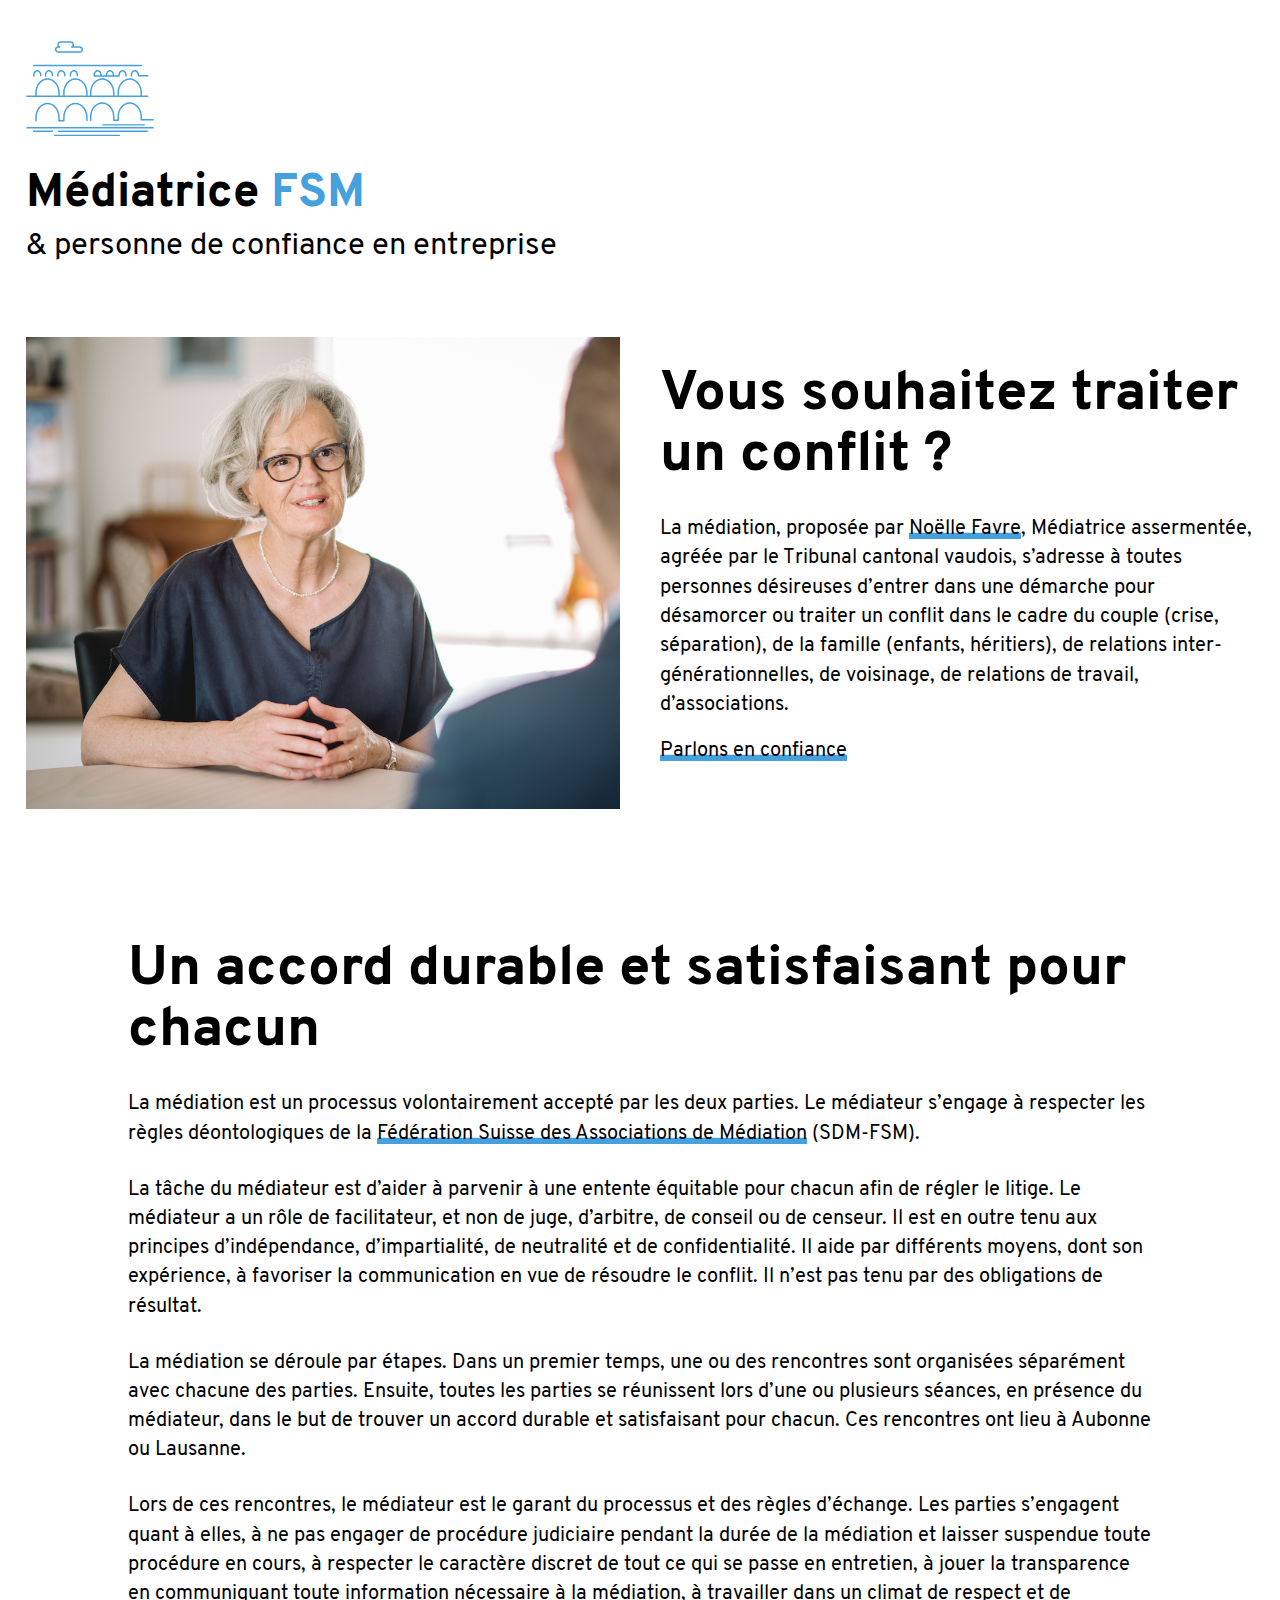
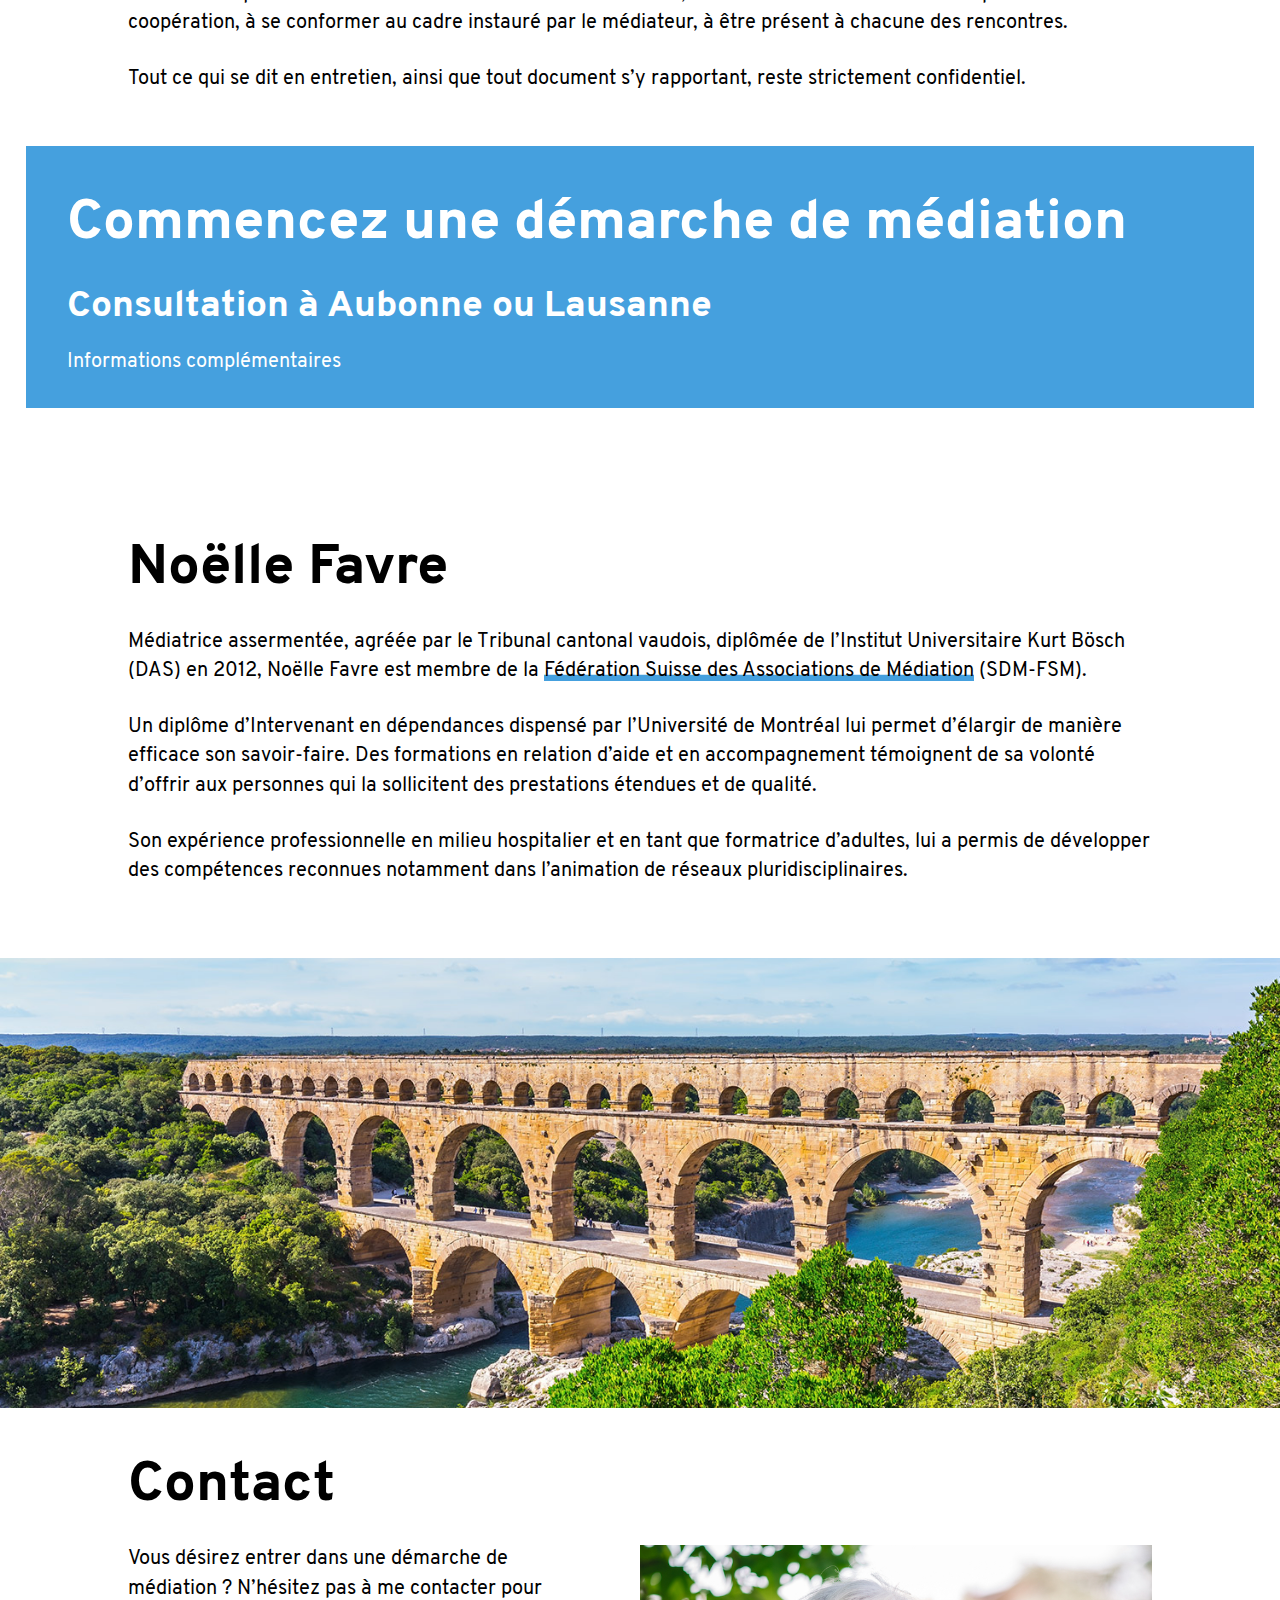
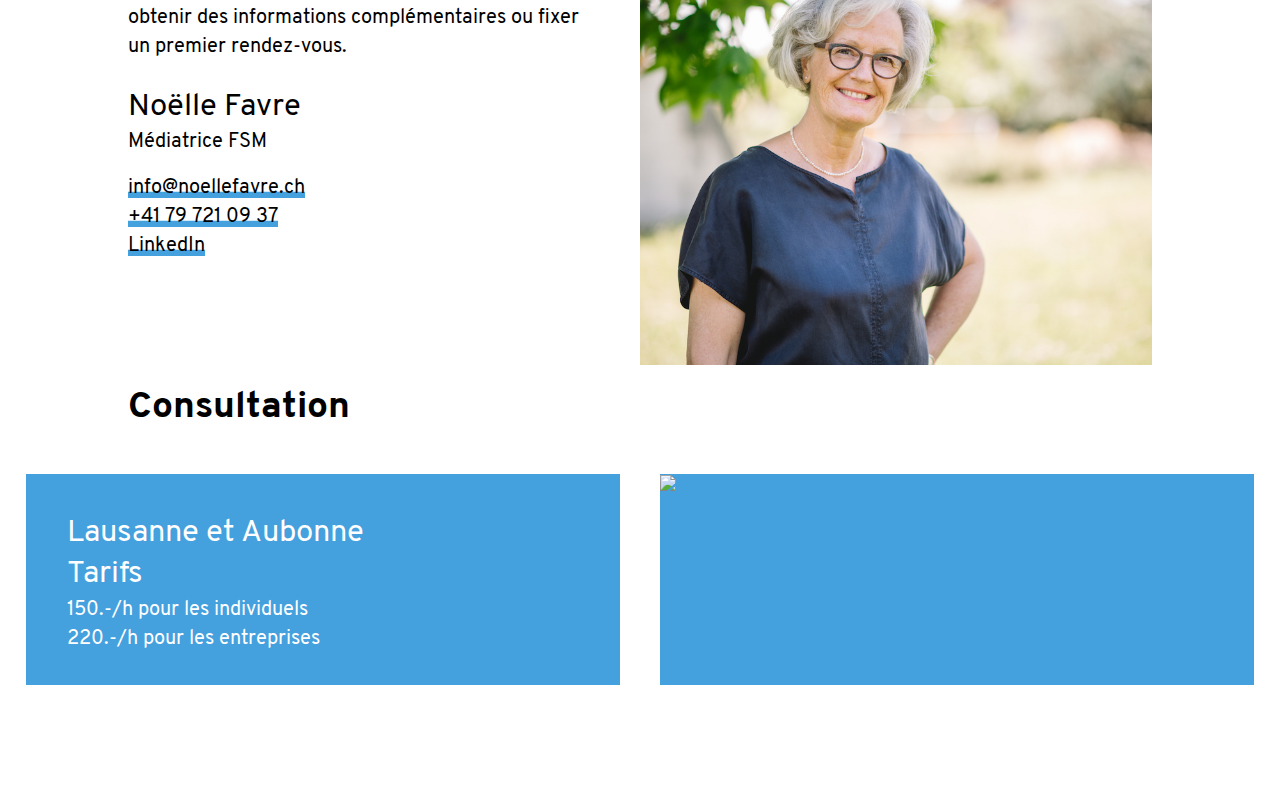
==== index.html @ 78459a6c "deploy: ff7f4605b491bc7affff8b97a0ee8b13fed5c97e" ====
<!doctype html><html lang=fr-ch><head><meta name=generator content="Hugo 0.79.1"><meta charset=utf-8><meta name=viewport content="width=device-width,initial-scale=1"><meta http-equiv=x-ua-compatible content="IE=edge"><title>Un accord durable et satisfaisant pour chacun</title><link rel=stylesheet href=/css/style.css><link rel=apple-touch-icon sizes=57x57 href=/apple-icon-57x57.png><link rel=apple-touch-icon sizes=60x60 href=/apple-icon-60x60.png><link rel=apple-touch-icon sizes=72x72 href=/apple-icon-72x72.png><link rel=apple-touch-icon sizes=76x76 href=/apple-icon-76x76.png><link rel=apple-touch-icon sizes=114x114 href=/apple-icon-114x114.png><link rel=apple-touch-icon sizes=120x120 href=/apple-icon-120x120.png><link rel=apple-touch-icon sizes=144x144 href=/apple-icon-144x144.png><link rel=apple-touch-icon sizes=152x152 href=/apple-icon-152x152.png><link rel=apple-touch-icon sizes=180x180 href=/apple-icon-180x180.png><link rel=icon type=image/png sizes=192x192 href=/android-icon-192x192.png><link rel=icon type=image/png sizes=32x32 href=/favicon-32x32.png><link rel=icon type=image/png sizes=96x96 href=/favicon-96x96.png><link rel=icon type=image/png sizes=16x16 href=/favicon-16x16.png><link rel=manifest href=/manifest.json><meta name=msapplication-TileColor content="#000000"><meta name=msapplication-TileImage content="/ms-icon-144x144.png"><meta name=theme-color content="#000000"><meta property="og:url" content="https://noellefavre.ch"><meta property="og:title" content="Un accord durable et satisfaisant pour chacun"></head><body><header><svg width="367" height="273" viewBox="0 0 367 273" xmlns="http://www.w3.org/2000/svg" xmlns:xlink="http://www.w3.org/1999/xlink" class="logo"><g id="Page-1" stroke="none" stroke-width="1" fill="none" fill-rule="evenodd"><g id="LOGO_nf" transform="translate(-116.000000, -140.000000)" fill="#45a0de"><path d="M144.6548 300.8271C143.4888 300.8271 142.5438 299.8821 142.5438 298.7161V289.2491C142.5438 266.0291 158.3188 247.1371 177.7098 247.1371S212.8758 266.0291 212.8758 289.2491L212.8588 297.5881C212.8558 298.7531 211.9108 299.6961 210.7468 299.6961H210.7428C209.5768 299.6931 208.6338 298.7461 208.6358 297.5801L208.6528 289.2451C208.6528 268.3571 194.7718 251.3601 177.7098 251.3601S146.7658 268.3571 146.7658 289.2491V298.7161C146.7658 299.8821 145.8208 300.8271 144.6548 300.8271" id="Fill-1"/><path d="M224.5542 300.8271C223.3882 300.8271 222.4432 299.8821 222.4432 298.7161V289.2491C222.4432 266.0291 238.2192 247.1371 257.6092 247.1371 277.0012 247.1371 292.7762 266.0291 292.7762 289.2491L292.7582 297.5891C292.7562 298.7531 291.8112 299.6961 290.6472 299.6961H290.6422C289.4772 299.6931 288.5332 298.7461 288.5352 297.5791L288.5542 289.2441C288.5542 268.3571 274.6722 251.3601 257.6092 251.3601 240.5472 251.3601 226.6662 268.3571 226.6662 289.2491V298.7161C226.6662 299.8821 225.7212 300.8271 224.5542 300.8271" id="Fill-3"/><path d="M301.6211 300.8271C300.4541 300.8271 299.5091 299.8821 299.5091 298.7161V289.2491C299.5091 266.0291 315.2851 247.1371 334.6761 247.1371 354.0671 247.1371 369.8431 266.0291 369.8431 289.2491L369.8241 297.5891C369.8221 298.7531 368.8771 299.6961 367.7131 299.6961H367.7081C366.5431 299.6931 365.5991 298.7461 365.6011 297.5791L365.6201 289.2441C365.6201 268.3571 351.7391 251.3601 334.6761 251.3601 317.6141 251.3601 303.7321 268.3571 303.7321 289.2491V298.7161C303.7321 299.8821 302.7871 300.8271 301.6211 300.8271" id="Fill-5"/><path d="M380.3867 300.8271C379.2197 300.8271 378.2757 299.8821 378.2757 298.7161V289.2491C378.2757 266.0291 394.0507 247.1371 413.4437 247.1371 432.8327 247.1371 448.6097 266.0291 448.6097 289.2491L448.5907 297.5891C448.5877 298.7531 447.6427 299.6961 446.4787 299.6961H446.4737C445.3087 299.6931 444.3657 298.7461 444.3677 297.5791L444.3857 289.2441C444.3857 268.3571 430.5047 251.3601 413.4437 251.3601 396.3797 251.3601 382.4977 268.3571 382.4977 289.2491V298.7161C382.4977 299.8821 381.5527 300.8271 380.3867 300.8271" id="Fill-7"/><path d="M144.6548 370.9043C143.4888 370.9043 142.5438 369.9593 142.5438 368.7933V359.3263C142.5438 336.1063 158.3188 317.2143 177.7098 317.2143S212.8758 336.1063 212.8758 359.3263L212.8588 367.6653C212.8558 368.8303 211.9108 369.7733 210.7468 369.7733H210.7428C209.5768 369.7693 208.6338 368.8233 208.6358 367.6573L208.6528 359.3223C208.6528 338.4333 194.7718 321.4373 177.7098 321.4373S146.7658 338.4333 146.7658 359.3263V368.7933C146.7658 369.9593 145.8208 370.9043 144.6548 370.9043" id="Fill-9"/><path d="M224.5542 370.9043H210.7652C209.5992 370.9043 208.6532 369.9593 208.6532 368.7933S209.5992 366.6803 210.7652 366.6803H222.4432V359.3263C222.4432 336.1063 238.2192 317.2143 257.6092 317.2143 277.0012 317.2143 292.7762 336.1063 292.7762 359.3263L292.7582 367.6663C292.7562 368.8313 291.8112 369.7733 290.6472 369.7733H290.6422C289.4772 369.7693 288.5332 368.8233 288.5352 367.6563L288.5542 359.3213C288.5542 338.4333 274.6722 321.4373 257.6092 321.4373 240.5472 321.4373 226.6662 338.4333 226.6662 359.3263V368.7933C226.6662 369.9593 225.7212 370.9043 224.5542 370.9043" id="Fill-11"/><path d="M301.6211 369.3252C300.4541 369.3252 299.5091 368.3802 299.5091 367.2132V357.7462C299.5091 334.5262 315.2851 315.6342 334.6761 315.6342 354.0671 315.6342 369.8431 334.5262 369.8431 357.7462L369.8241 366.0872C369.8221 367.2512 368.8771 368.1932 367.7131 368.1932H367.7081C366.5431 368.1912 365.5991 367.2432 365.6011 366.0772L365.6201 357.7412C365.6201 336.8532 351.7391 319.8572 334.6761 319.8572 317.6141 319.8572 303.7321 336.8532 303.7321 357.7462V367.2132C303.7321 368.3802 302.7871 369.3252 301.6211 369.3252" id="Fill-13"/><path d="M380.3867 369.3252H367.7317C366.5657 369.3252 365.6197 368.3802 365.6197 367.2132 365.6197 366.0472 366.5657 365.1012 367.7317 365.1012H378.2757V357.7462C378.2757 334.5262 394.0507 315.6342 413.4437 315.6342 432.8327 315.6342 448.6097 334.5262 448.6097 357.7462L448.5957 363.9702H480.4697C481.6367 363.9702 482.5817 364.9162 482.5817 366.0822S481.6367 368.1932 480.4697 368.1932H446.4787C445.9177 368.1932 445.3807 367.9712 444.9857 367.5732 444.5887 367.1762 444.3667 366.6372 444.3677 366.0772L444.3857 357.7412C444.3857 336.8532 430.5047 319.8572 413.4437 319.8572 396.3797 319.8572 382.4977 336.8532 382.4977 357.7462V367.2132C382.4977 368.3802 381.5527 369.3252 380.3867 369.3252" id="Fill-15"/><path d="M138.4331 242.2759C137.2671 242.2759 136.3211 241.3309 136.3211 240.1649V237.3359C136.3211 229.5839 141.6981 223.2769 148.3061 223.2769 154.9141 223.2769 160.2911 229.5839 160.2911 237.3359L160.2851 239.8309C160.2831 240.9959 159.3381 241.9379 158.1741 241.9379H158.1691C157.0031 241.9349 156.0601 240.9879 156.0631 239.8209L156.0681 237.3309C156.0681 231.9119 152.5861 227.4999 148.3061 227.4999 144.0271 227.4999 140.5441 231.9119 140.5441 237.3359V240.1649C140.5441 241.3309 139.5991 242.2759 138.4331 242.2759" id="Fill-17"/><path d="M172.0122 242.2759C170.8462 242.2759 169.9012 241.3309 169.9012 240.1649V237.3359C169.9012 229.5839 175.2782 223.2769 181.8862 223.2769S193.8712 229.5839 193.8712 237.3359L193.8662 239.8299C193.8632 240.9949 192.9182 241.9379 191.7542 241.9379H191.7502C190.5842 241.9349 189.6402 240.9879 189.6432 239.8219L189.6482 237.3319C189.6482 231.9119 186.1662 227.4999 181.8862 227.4999S174.1242 231.9119 174.1242 237.3359V240.1649C174.1242 241.3309 173.1792 242.2759 172.0122 242.2759" id="Fill-19"/><path d="M207.3979 242.2759C206.2319 242.2759 205.2869 241.3309 205.2869 240.1649V237.3359C205.2869 229.5839 210.6629 223.2769 217.2719 223.2769 223.8799 223.2769 229.2569 229.5839 229.2569 237.3359L229.2509 239.8309C229.2479 240.9959 228.3029 241.9379 227.1389 241.9379H227.1339C225.9679 241.9349 225.0249 240.9879 225.0279 239.8209L225.0339 237.3309C225.0339 231.9119 221.5509 227.4999 217.2719 227.4999 212.9919 227.4999 209.5089 231.9119 209.5089 237.3359V240.1649C209.5089 241.3309 208.5639 242.2759 207.3979 242.2759" id="Fill-21"/><path d="M243.4771 242.2759C242.3111 242.2759 241.3661 241.3309 241.3661 240.1649V237.3359C241.3661 229.5839 246.7431 223.2769 253.3511 223.2769 259.9591 223.2769 265.3361 229.5839 265.3361 237.3359L265.3301 239.8309C265.3281 240.9959 264.3821 241.9379 263.2191 241.9379H263.2141C262.0471 241.9349 261.1051 240.9879 261.1071 239.8209L261.1131 237.3309C261.1131 231.9119 257.6311 227.4999 253.3511 227.4999S245.5891 231.9119 245.5891 237.3359V240.1649C245.5891 241.3309 244.6441 242.2759 243.4771 242.2759" id="Fill-23"/><path d="M313.584 238.0532H329.107L329.108 237.3322C329.108 231.9122 325.626 227.5002 321.346 227.5002 317.066 227.5002 313.584 231.9122 313.584 237.3362V238.0532zM382.938 242.2762H311.473C310.306 242.2762 309.361 241.3312 309.361 240.1652V237.3362C309.361 229.5842 314.738 223.2772 321.346 223.2772S333.331 229.5842 333.331 237.3362L333.329 238.0532H380.826V237.3362C380.826 229.5842 386.203 223.2772 392.811 223.2772S404.796 229.5842 404.796 237.3362L404.79 239.8312C404.788 240.9962 403.843 241.9382 402.679 241.9382H402.674C401.508 241.9352 400.565 240.9882 400.568 239.8212L400.573 237.3312C400.573 231.9122 397.091 227.5002 392.811 227.5002 388.531 227.5002 385.049 231.9122 385.049 237.3362V240.1652C385.049 241.3312 384.104 242.2762 382.938 242.2762z" id="Fill-25"/><path d="M346.8584 242.2759C345.6924 242.2759 344.7474 241.3309 344.7474 240.1649V237.3359C344.7474 229.5839 350.1244 223.2769 356.7324 223.2769 363.3394 223.2769 368.7164 229.5839 368.7164 237.3359L368.7114 239.8309C368.7094 240.9959 367.7624 241.9379 366.5994 241.9379H366.5944C365.4274 241.9349 364.4864 240.9879 364.4884 239.8209L364.4944 237.3309C364.4944 231.9119 361.0114 227.4999 356.7324 227.4999 352.4524 227.4999 348.9694 231.9119 348.9694 237.3359V240.1649C348.9694 241.3309 348.0254 242.2759 346.8584 242.2759" id="Fill-27"/><path d="M418.3232 242.2759C417.1562 242.2759 416.2112 241.3309 416.2112 240.1649V237.3359C416.2112 229.5839 421.5882 223.2769 428.1962 223.2769 434.8032 223.2769 440.1802 229.5839 440.1802 237.3359L440.1792 237.7149H465.2352C466.4012 237.7149 467.3452 238.6599 467.3452 239.8259S466.4012 241.9379 465.2352 241.9379H438.0652C437.5042 241.9379 436.9662 241.7149 436.5702 241.3179 436.1742 240.9209 435.9532 240.3829 435.9532 239.8219L435.9582 237.3319C435.9582 231.9119 432.4752 227.4999 428.1962 227.4999 423.9162 227.4999 420.4332 231.9119 420.4332 237.3359V240.1649C420.4332 241.3309 419.4892 242.2759 418.3232 242.2759" id="Fill-29"/><path d="M208.3472 159.0908C205.5182 159.0908 203.2172 161.3918 203.2172 164.2208S205.5182 169.3508 208.3472 169.3508h61.94C273.1162 169.3508 275.4172 167.0498 275.4172 164.2208S273.1162 159.0908 270.2872 159.0908H247.0652C246.0522 159.0908 245.1822 158.3708 244.9912 157.3768 244.8012 156.3818 245.3432 155.3918 246.2852 155.0168 248.2322 154.2428 249.5402 152.3268 249.5402 150.2508 249.5402 147.4218 247.2392 145.1198 244.4102 145.1198H214.8262C211.9972 145.1198 209.6962 147.4218 209.6962 150.2508 209.6962 152.3268 211.0042 154.2428 212.9522 155.0168 213.8932 155.3918 214.4352 156.3818 214.2452 157.3768 214.0542 158.3708 213.1842 159.0908 212.1712 159.0908H208.3472zM270.2872 173.5738h-61.94C203.1892 173.5738 198.9942 169.3778 198.9942 164.2208 198.9942 159.6018 202.3592 155.7548 206.7662 155.0008 205.9352 153.5958 205.4732 151.9668 205.4732 150.2508 205.4732 145.0928 209.6692 140.8978 214.8262 140.8978H244.4102C249.5672 140.8978 253.7632 145.0928 253.7632 150.2508 253.7632 151.9128 253.3302 153.4928 252.5482 154.8678H270.2872C275.4452 154.8678 279.6402 159.0628 279.6402 164.2208 279.6402 169.3778 275.4452 173.5738 270.2872 173.5738z" id="Fill-31"/><path d="M455.0293 382.5889H336.3233C335.1563 382.5889 334.2113 381.6439 334.2113 380.4779 334.2113 379.3109 335.1563 378.3659 336.3233 378.3659H455.0293C456.1953 378.3659 457.1393 379.3109 457.1393 380.4779 457.1393 381.6439 456.1953 382.5889 455.0293 382.5889" id="Fill-33"/><path d="M480.4697 391.0488H119.1037C117.9987 391.0488 116.9917 390.2538 116.8817 389.1548 116.7557 387.8918 117.7437 386.8258 118.9827 386.8258H480.3227C481.4437 386.8258 482.4787 387.6328 482.5737 388.7498 482.6817 390.0018 481.6987 391.0488 480.4697 391.0488" id="Fill-35"/><path d="M463.8184 400.7617H208.9544C207.7884 400.7617 206.8424 399.8177 206.8424 398.6517S207.7884 396.5387 208.9544 396.5387h254.864C464.9844 396.5387 465.9284 397.4857 465.9284 398.6517S464.9844 400.7617 463.8184 400.7617" id="Fill-37"/><path d="M191.6089 400.7617h-53.893C136.5499 400.7617 135.6049 399.8177 135.6049 398.6517S136.5499 396.5387 137.7159 396.5387h53.893C192.7749 396.5387 193.7209 397.4857 193.7209 398.6517S192.7749 400.7617 191.6089 400.7617" id="Fill-39"/><path d="M383.71 412.79H198.179C197.012 412.79 196.067 411.845 196.067 410.679 196.067 409.512 197.012 408.567 198.179 408.567H383.71C384.876 408.567 385.821 409.512 385.821 410.679 385.821 411.845 384.876 412.79 383.71 412.79" id="Fill-41"/><path d="M447.4375 212.063H137.7155C136.5495 212.063 135.6045 211.118 135.6045 209.952 135.6045 208.785 136.5495 207.84 137.7155 207.84h309.722C448.6055 207.84 449.5495 208.785 449.5495 209.952 449.5495 211.118 448.6055 212.063 447.4375 212.063" id="Fill-43"/><path d="M465.2354 300.8271H118.2974C117.1314 300.8271 116.1864 299.8821 116.1864 298.7161S117.1314 296.6041 118.2974 296.6041H465.2354C466.4014 296.6041 467.3454 297.5501 467.3454 298.7161S466.4014 300.8271 465.2354 300.8271" id="Fill-45"/></g></g></svg><h1><strong>Médiatrice <span>FSM</span></strong>
<i>& personne de confiance en entreprise</i></h1></header><main class=container><div class=container-full><div class=teaser><img src=/images/noelle_favre_web.jpg alt="Noëlle Favre"><div><h1 id=vous-souhaitez-traiter-un-conflit>Vous souhaitez traiter un conflit ?</h1><p>La médiation, proposée par <a href=#no%C3%ABlle-favre>Noëlle Favre</a>, Médiatrice assermentée, agréée par le Tribunal cantonal vaudois, s’adresse à toutes personnes désireuses d’entrer dans une démarche pour désamorcer ou traiter un conflit dans le cadre du couple (crise, séparation), de la famille (enfants, héritiers), de relations inter-générationnelles, de voisinage, de relations de travail, d’associations.</p><p><a href=#no%C3%ABlle-favre>Parlons en confiance</a></p></div></div></div><h1 id=un-accord-durable-et-satisfaisant-pour-chacun>Un accord durable et satisfaisant pour chacun</h1><p>La médiation est un processus volontairement accepté par les deux parties. Le médiateur s’engage à respecter les règles déontologiques de la <a href=https://www.mediation-ch.org/cms3/fr/>Fédération Suisse des Associations de Médiation</a> (SDM-FSM).</p><p>La tâche du médiateur est d’aider à parvenir à une entente équitable pour chacun afin de régler le litige. Le médiateur a un rôle de facilitateur, et non de juge, d’arbitre, de conseil ou de censeur. Il est en outre tenu aux principes d’indépendance, d’impartialité, de neutralité et de confidentialité. Il aide par différents moyens, dont son expérience, à favoriser la communication en vue de résoudre le conflit. Il n’est pas tenu par des obligations de résultat.</p><p>La médiation se déroule par étapes. Dans un premier temps, une ou des rencontres sont organisées séparément avec chacune des parties. Ensuite, toutes les parties se réunissent lors d’une ou plusieurs séances, en présence du médiateur, dans le but de trouver un accord durable et satisfaisant pour chacun. Ces rencontres ont lieu à Aubonne ou Lausanne.</p><p>Lors de ces rencontres, le médiateur est le garant du processus et des règles d’échange. Les parties s’engagent quant à elles, à ne pas engager de procédure judiciaire pendant la durée de la médiation et laisser suspendue toute procédure en cours, à respecter le caractère discret de tout ce qui se passe en entretien, à jouer la transparence en communiquant toute information nécessaire à la médiation, à travailler dans un climat de respect et de coopération, à se conformer au cadre instauré par le médiateur, à être présent à chacune des rencontres.</p><p>Tout ce qui se dit en entretien, ainsi que tout document s’y rapportant, reste strictement confidentiel.</p><div class=container-full><div class=boxes><div class=box><h1 id=commencez-une-démarche-de-médiation>Commencez une démarche de médiation</h1><h2 id=consultation-à-aubonne-ou-lausanne>Consultation à Aubonne ou Lausanne</h2><p><a href=#contact>Informations complémentaires</a></p></div></div></div><h1 id=noëlle-favre>Noëlle Favre</h1><p>Médiatrice assermentée, agréée par le Tribunal cantonal vaudois, diplômée de l’Institut Universitaire Kurt Bösch (DAS) en 2012, Noëlle Favre est membre de la <a href=https://www.mediation-ch.org/cms3/fr/>Fédération Suisse des Associations de Médiation</a> (SDM-FSM).</p><p>Un diplôme d’Intervenant en dépendances dispensé par l’Université de Montréal lui permet d’élargir de manière efficace son savoir-faire. Des formations en relation d’aide et en accompagnement témoignent de sa volonté d’offrir aux personnes qui la sollicitent des prestations étendues et de qualité.</p><p>Son expérience professionnelle en milieu hospitalier et en tant que formatrice d’adultes, lui a permis de développer des compétences reconnues notamment dans l’animation de réseaux pluridisciplinaires.</p><div class="container-full image-full"><p><img src=/images/banner.jpg alt="Pont du Gard"></p></div><div class=contact><h1 id=contact>Contact</h1><p><img src=/images/noelle_favre_portrait.jpg alt="Noëlle Favre - Médiatrice FSM"></p><p>Vous désirez entrer dans une démarche de médiation ? N’hésitez pas à me contacter pour obtenir des informations complémentaires ou fixer un premier rendez-vous.</p><h3 id=noëlle-favre-1>Noëlle Favre</h3><p>Médiatrice FSM<br></p><p><a href=mailto:info@noellefavre.ch>info@noellefavre.ch</a><br><a href=tel:0041797210937>+41 79 721 09 37</a><br><a href="https://www.linkedin.com/in/no%C3%ABlle-favre-durand-gasselin-26262842/?ppe=1">LinkedIn</a></p></div><h2 id=consultation>Consultation</h2><div class=container-full><div class=boxes><div class=box style=padding-top:2em><h3 id=lausanne-et-aubonne>Lausanne et Aubonne</h3><h3 id=tarifs>Tarifs</h3><p>150.-/h pour les individuels<br>220.-/h pour les entreprises</p></div><div class="box map"><img src="https://maps.googleapis.com/maps/api/staticmap?center=monnaz&zoom=11&scale=1&size=800x400&maptype=roadmap&key=AIzaSyB7WmbGqFkkJ9Nl-58evxfLgAVDPZ8qcfE&format=png&visual_refresh=true&markers=size:mid%7Ccolor:0xff2600%7Clabel:%7CLausanne&markers=size:mid%7Ccolor:0xff0000%7Clabel:%7CAubonne"></div></div></div></main></body></html>
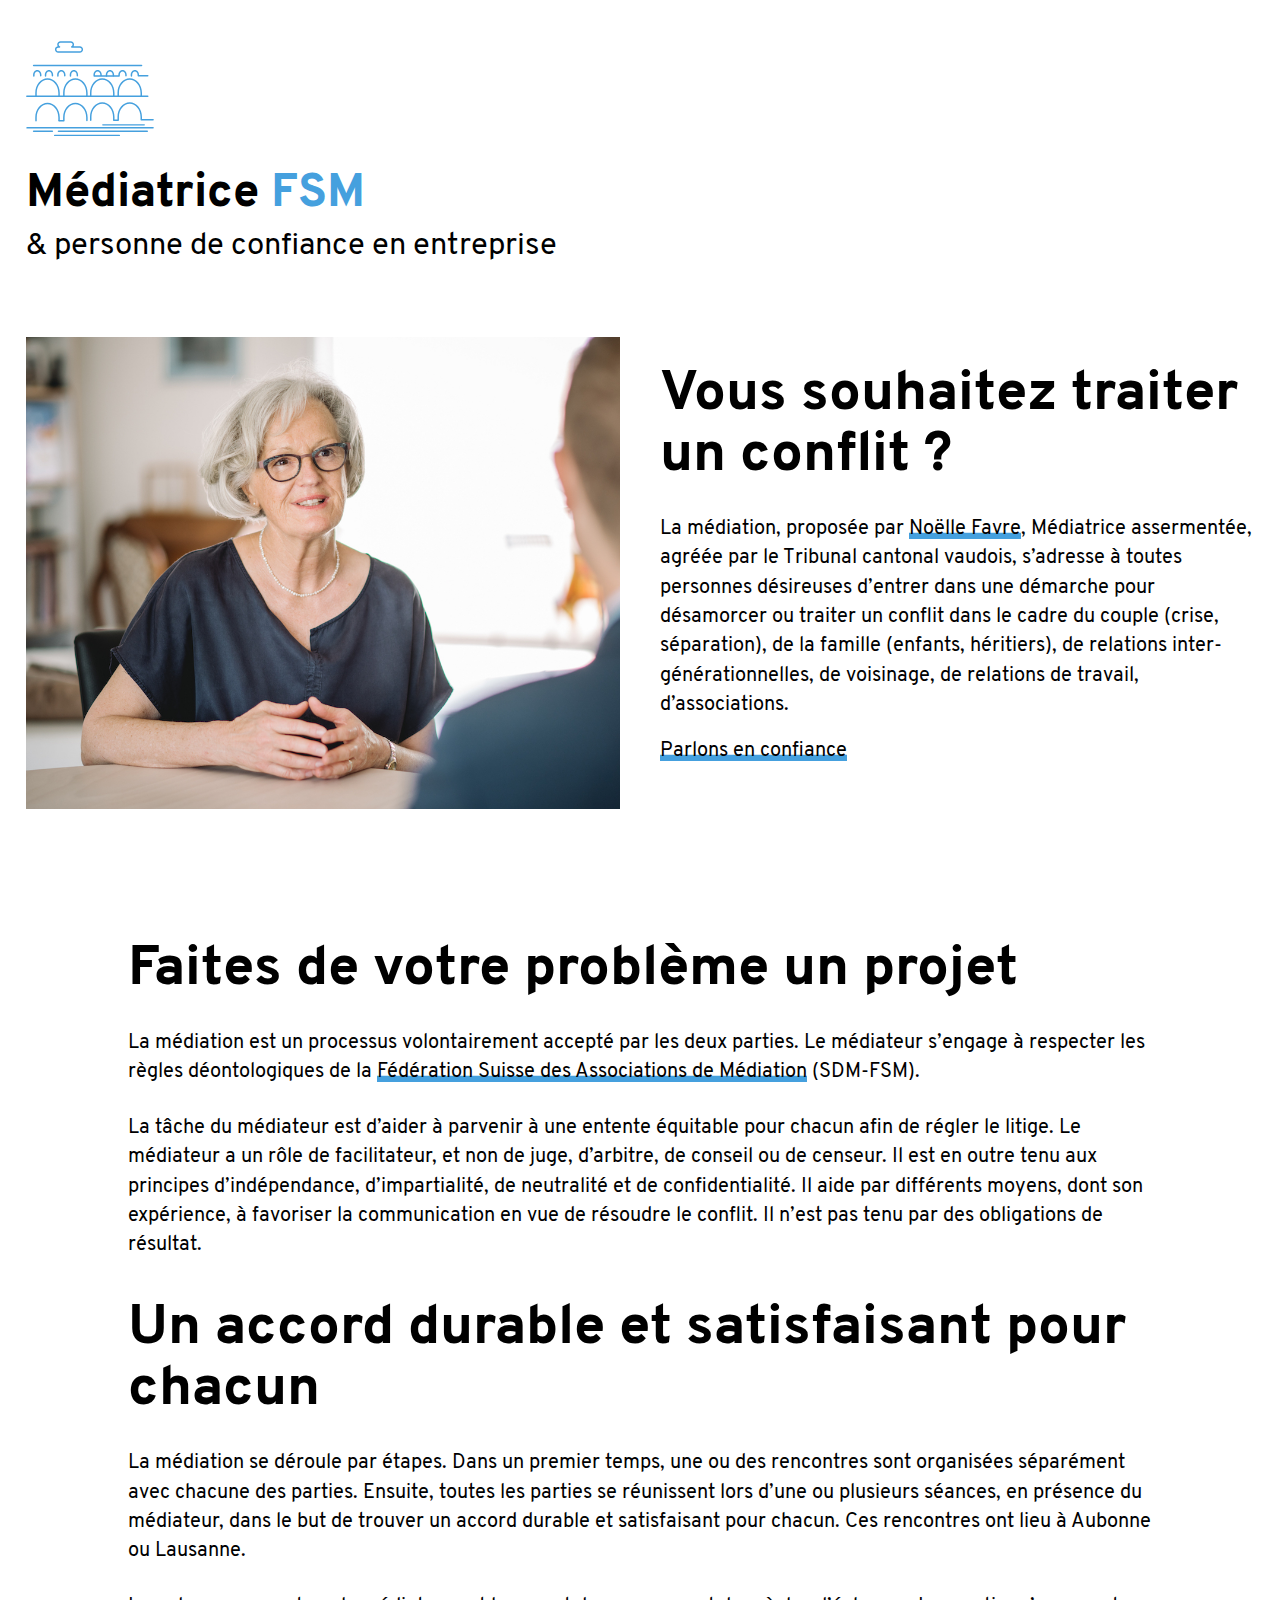
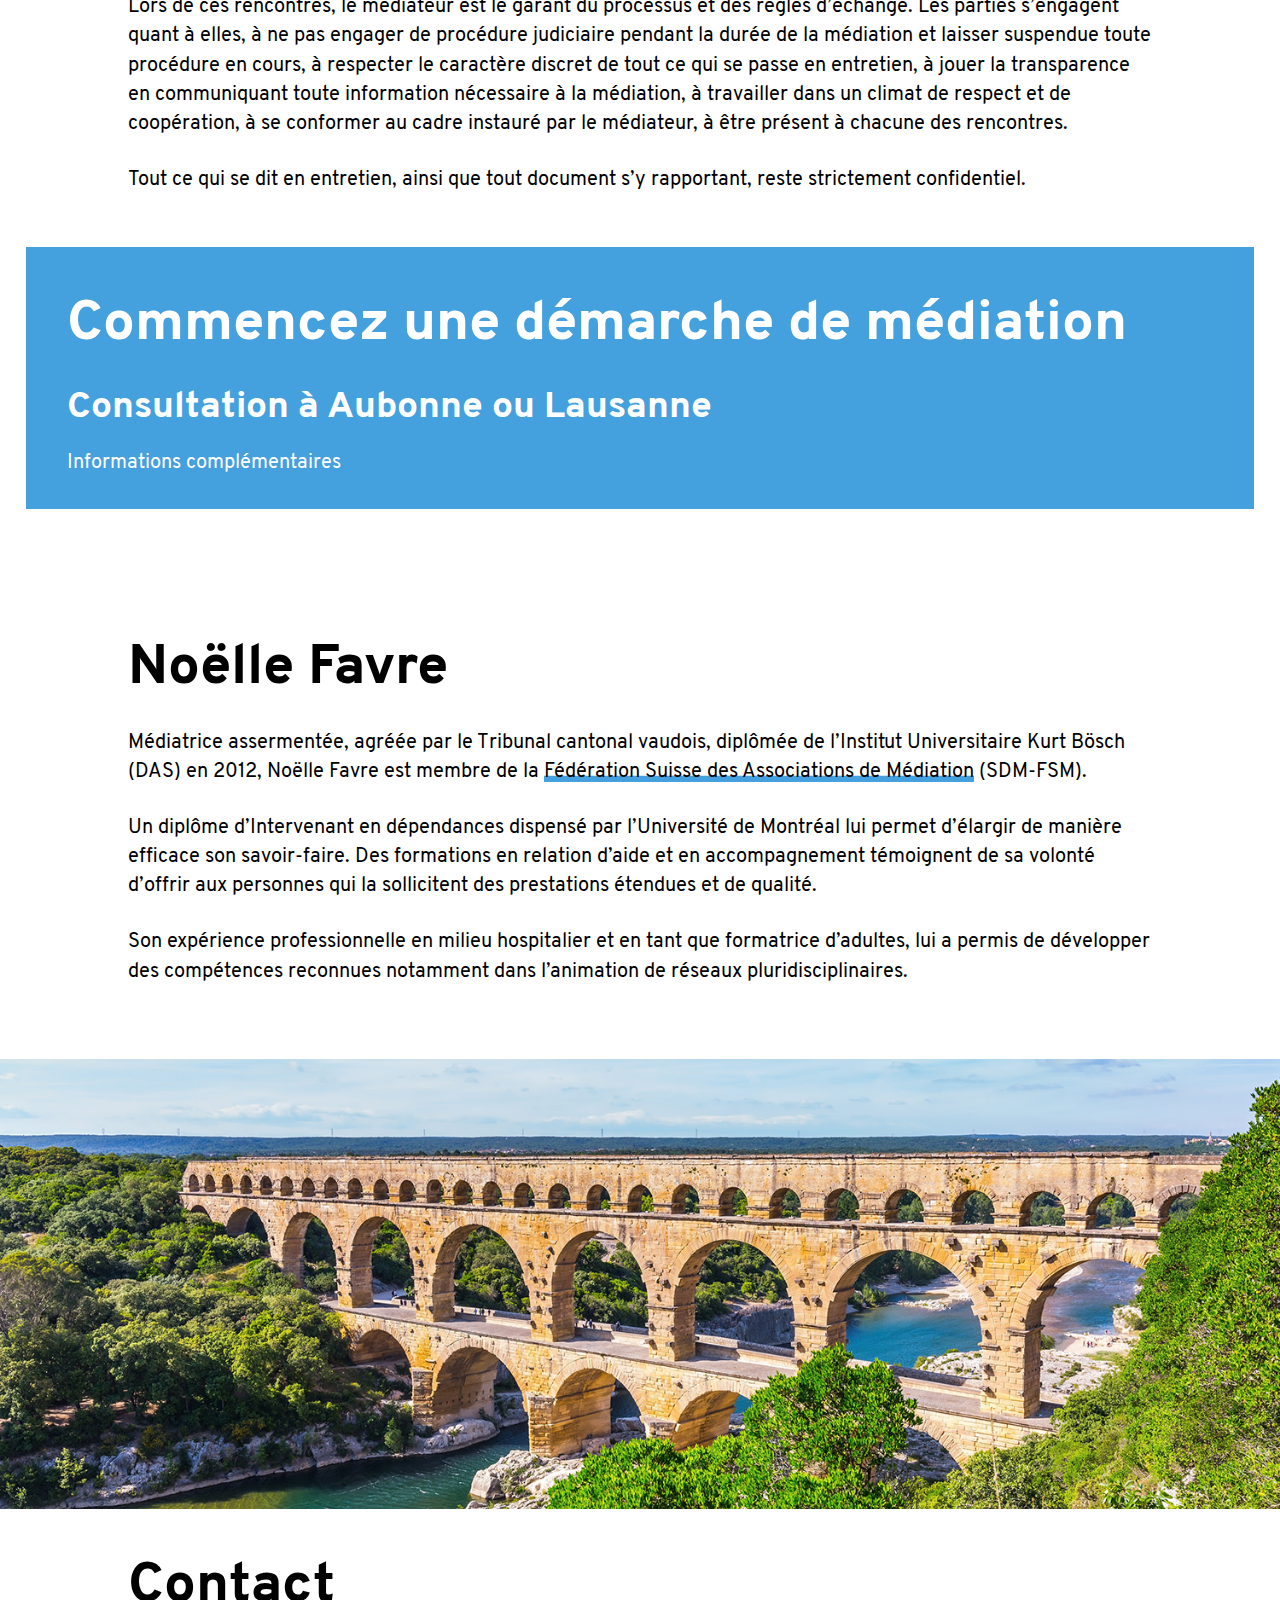
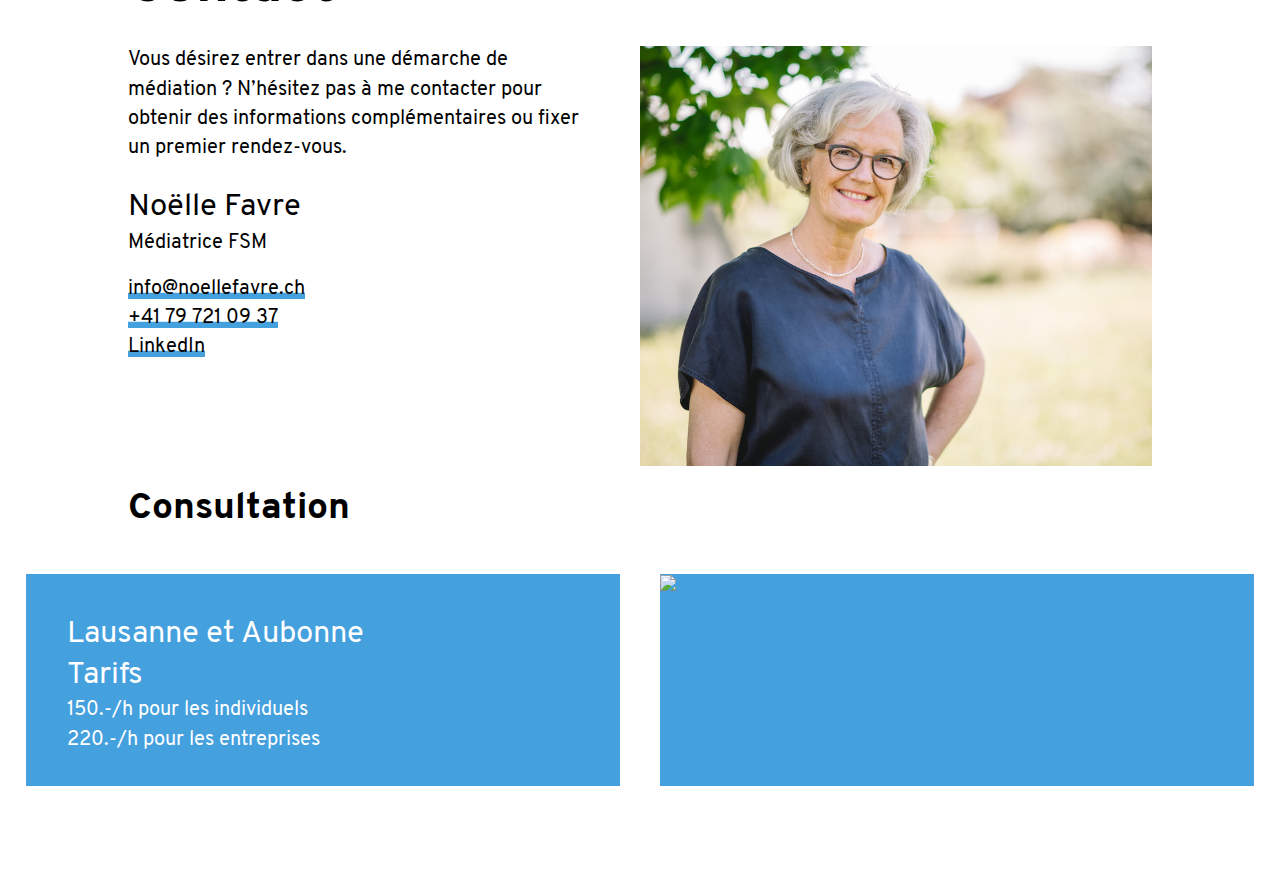
==== commit 2e6565ac: "deploy: 30dd1fa96fff4443317281953a886b246fb65794" ====
--- a/index.html
+++ b/index.html
@@ -1,2 +1,2 @@
 <!doctype html><html lang=fr-ch><head><meta name=generator content="Hugo 0.79.1"><meta charset=utf-8><meta name=viewport content="width=device-width,initial-scale=1"><meta http-equiv=x-ua-compatible content="IE=edge"><title>Un accord durable et satisfaisant pour chacun</title><link rel=stylesheet href=/css/style.css><link rel=apple-touch-icon sizes=57x57 href=/apple-icon-57x57.png><link rel=apple-touch-icon sizes=60x60 href=/apple-icon-60x60.png><link rel=apple-touch-icon sizes=72x72 href=/apple-icon-72x72.png><link rel=apple-touch-icon sizes=76x76 href=/apple-icon-76x76.png><link rel=apple-touch-icon sizes=114x114 href=/apple-icon-114x114.png><link rel=apple-touch-icon sizes=120x120 href=/apple-icon-120x120.png><link rel=apple-touch-icon sizes=144x144 href=/apple-icon-144x144.png><link rel=apple-touch-icon sizes=152x152 href=/apple-icon-152x152.png><link rel=apple-touch-icon sizes=180x180 href=/apple-icon-180x180.png><link rel=icon type=image/png sizes=192x192 href=/android-icon-192x192.png><link rel=icon type=image/png sizes=32x32 href=/favicon-32x32.png><link rel=icon type=image/png sizes=96x96 href=/favicon-96x96.png><link rel=icon type=image/png sizes=16x16 href=/favicon-16x16.png><link rel=manifest href=/manifest.json><meta name=msapplication-TileColor content="#000000"><meta name=msapplication-TileImage content="/ms-icon-144x144.png"><meta name=theme-color content="#000000"><meta property="og:url" content="https://noellefavre.ch"><meta property="og:title" content="Un accord durable et satisfaisant pour chacun"></head><body><header><svg width="367" height="273" viewBox="0 0 367 273" xmlns="http://www.w3.org/2000/svg" xmlns:xlink="http://www.w3.org/1999/xlink" class="logo"><g id="Page-1" stroke="none" stroke-width="1" fill="none" fill-rule="evenodd"><g id="LOGO_nf" transform="translate(-116.000000, -140.000000)" fill="#45a0de"><path d="M144.6548 300.8271C143.4888 300.8271 142.5438 299.8821 142.5438 298.7161V289.2491C142.5438 266.0291 158.3188 247.1371 177.7098 247.1371S212.8758 266.0291 212.8758 289.2491L212.8588 297.5881C212.8558 298.7531 211.9108 299.6961 210.7468 299.6961H210.7428C209.5768 299.6931 208.6338 298.7461 208.6358 297.5801L208.6528 289.2451C208.6528 268.3571 194.7718 251.3601 177.7098 251.3601S146.7658 268.3571 146.7658 289.2491V298.7161C146.7658 299.8821 145.8208 300.8271 144.6548 300.8271" id="Fill-1"/><path d="M224.5542 300.8271C223.3882 300.8271 222.4432 299.8821 222.4432 298.7161V289.2491C222.4432 266.0291 238.2192 247.1371 257.6092 247.1371 277.0012 247.1371 292.7762 266.0291 292.7762 289.2491L292.7582 297.5891C292.7562 298.7531 291.8112 299.6961 290.6472 299.6961H290.6422C289.4772 299.6931 288.5332 298.7461 288.5352 297.5791L288.5542 289.2441C288.5542 268.3571 274.6722 251.3601 257.6092 251.3601 240.5472 251.3601 226.6662 268.3571 226.6662 289.2491V298.7161C226.6662 299.8821 225.7212 300.8271 224.5542 300.8271" id="Fill-3"/><path d="M301.6211 300.8271C300.4541 300.8271 299.5091 299.8821 299.5091 298.7161V289.2491C299.5091 266.0291 315.2851 247.1371 334.6761 247.1371 354.0671 247.1371 369.8431 266.0291 369.8431 289.2491L369.8241 297.5891C369.8221 298.7531 368.8771 299.6961 367.7131 299.6961H367.7081C366.5431 299.6931 365.5991 298.7461 365.6011 297.5791L365.6201 289.2441C365.6201 268.3571 351.7391 251.3601 334.6761 251.3601 317.6141 251.3601 303.7321 268.3571 303.7321 289.2491V298.7161C303.7321 299.8821 302.7871 300.8271 301.6211 300.8271" id="Fill-5"/><path d="M380.3867 300.8271C379.2197 300.8271 378.2757 299.8821 378.2757 298.7161V289.2491C378.2757 266.0291 394.0507 247.1371 413.4437 247.1371 432.8327 247.1371 448.6097 266.0291 448.6097 289.2491L448.5907 297.5891C448.5877 298.7531 447.6427 299.6961 446.4787 299.6961H446.4737C445.3087 299.6931 444.3657 298.7461 444.3677 297.5791L444.3857 289.2441C444.3857 268.3571 430.5047 251.3601 413.4437 251.3601 396.3797 251.3601 382.4977 268.3571 382.4977 289.2491V298.7161C382.4977 299.8821 381.5527 300.8271 380.3867 300.8271" id="Fill-7"/><path d="M144.6548 370.9043C143.4888 370.9043 142.5438 369.9593 142.5438 368.7933V359.3263C142.5438 336.1063 158.3188 317.2143 177.7098 317.2143S212.8758 336.1063 212.8758 359.3263L212.8588 367.6653C212.8558 368.8303 211.9108 369.7733 210.7468 369.7733H210.7428C209.5768 369.7693 208.6338 368.8233 208.6358 367.6573L208.6528 359.3223C208.6528 338.4333 194.7718 321.4373 177.7098 321.4373S146.7658 338.4333 146.7658 359.3263V368.7933C146.7658 369.9593 145.8208 370.9043 144.6548 370.9043" id="Fill-9"/><path d="M224.5542 370.9043H210.7652C209.5992 370.9043 208.6532 369.9593 208.6532 368.7933S209.5992 366.6803 210.7652 366.6803H222.4432V359.3263C222.4432 336.1063 238.2192 317.2143 257.6092 317.2143 277.0012 317.2143 292.7762 336.1063 292.7762 359.3263L292.7582 367.6663C292.7562 368.8313 291.8112 369.7733 290.6472 369.7733H290.6422C289.4772 369.7693 288.5332 368.8233 288.5352 367.6563L288.5542 359.3213C288.5542 338.4333 274.6722 321.4373 257.6092 321.4373 240.5472 321.4373 226.6662 338.4333 226.6662 359.3263V368.7933C226.6662 369.9593 225.7212 370.9043 224.5542 370.9043" id="Fill-11"/><path d="M301.6211 369.3252C300.4541 369.3252 299.5091 368.3802 299.5091 367.2132V357.7462C299.5091 334.5262 315.2851 315.6342 334.6761 315.6342 354.0671 315.6342 369.8431 334.5262 369.8431 357.7462L369.8241 366.0872C369.8221 367.2512 368.8771 368.1932 367.7131 368.1932H367.7081C366.5431 368.1912 365.5991 367.2432 365.6011 366.0772L365.6201 357.7412C365.6201 336.8532 351.7391 319.8572 334.6761 319.8572 317.6141 319.8572 303.7321 336.8532 303.7321 357.7462V367.2132C303.7321 368.3802 302.7871 369.3252 301.6211 369.3252" id="Fill-13"/><path d="M380.3867 369.3252H367.7317C366.5657 369.3252 365.6197 368.3802 365.6197 367.2132 365.6197 366.0472 366.5657 365.1012 367.7317 365.1012H378.2757V357.7462C378.2757 334.5262 394.0507 315.6342 413.4437 315.6342 432.8327 315.6342 448.6097 334.5262 448.6097 357.7462L448.5957 363.9702H480.4697C481.6367 363.9702 482.5817 364.9162 482.5817 366.0822S481.6367 368.1932 480.4697 368.1932H446.4787C445.9177 368.1932 445.3807 367.9712 444.9857 367.5732 444.5887 367.1762 444.3667 366.6372 444.3677 366.0772L444.3857 357.7412C444.3857 336.8532 430.5047 319.8572 413.4437 319.8572 396.3797 319.8572 382.4977 336.8532 382.4977 357.7462V367.2132C382.4977 368.3802 381.5527 369.3252 380.3867 369.3252" id="Fill-15"/><path d="M138.4331 242.2759C137.2671 242.2759 136.3211 241.3309 136.3211 240.1649V237.3359C136.3211 229.5839 141.6981 223.2769 148.3061 223.2769 154.9141 223.2769 160.2911 229.5839 160.2911 237.3359L160.2851 239.8309C160.2831 240.9959 159.3381 241.9379 158.1741 241.9379H158.1691C157.0031 241.9349 156.0601 240.9879 156.0631 239.8209L156.0681 237.3309C156.0681 231.9119 152.5861 227.4999 148.3061 227.4999 144.0271 227.4999 140.5441 231.9119 140.5441 237.3359V240.1649C140.5441 241.3309 139.5991 242.2759 138.4331 242.2759" id="Fill-17"/><path d="M172.0122 242.2759C170.8462 242.2759 169.9012 241.3309 169.9012 240.1649V237.3359C169.9012 229.5839 175.2782 223.2769 181.8862 223.2769S193.8712 229.5839 193.8712 237.3359L193.8662 239.8299C193.8632 240.9949 192.9182 241.9379 191.7542 241.9379H191.7502C190.5842 241.9349 189.6402 240.9879 189.6432 239.8219L189.6482 237.3319C189.6482 231.9119 186.1662 227.4999 181.8862 227.4999S174.1242 231.9119 174.1242 237.3359V240.1649C174.1242 241.3309 173.1792 242.2759 172.0122 242.2759" id="Fill-19"/><path d="M207.3979 242.2759C206.2319 242.2759 205.2869 241.3309 205.2869 240.1649V237.3359C205.2869 229.5839 210.6629 223.2769 217.2719 223.2769 223.8799 223.2769 229.2569 229.5839 229.2569 237.3359L229.2509 239.8309C229.2479 240.9959 228.3029 241.9379 227.1389 241.9379H227.1339C225.9679 241.9349 225.0249 240.9879 225.0279 239.8209L225.0339 237.3309C225.0339 231.9119 221.5509 227.4999 217.2719 227.4999 212.9919 227.4999 209.5089 231.9119 209.5089 237.3359V240.1649C209.5089 241.3309 208.5639 242.2759 207.3979 242.2759" id="Fill-21"/><path d="M243.4771 242.2759C242.3111 242.2759 241.3661 241.3309 241.3661 240.1649V237.3359C241.3661 229.5839 246.7431 223.2769 253.3511 223.2769 259.9591 223.2769 265.3361 229.5839 265.3361 237.3359L265.3301 239.8309C265.3281 240.9959 264.3821 241.9379 263.2191 241.9379H263.2141C262.0471 241.9349 261.1051 240.9879 261.1071 239.8209L261.1131 237.3309C261.1131 231.9119 257.6311 227.4999 253.3511 227.4999S245.5891 231.9119 245.5891 237.3359V240.1649C245.5891 241.3309 244.6441 242.2759 243.4771 242.2759" id="Fill-23"/><path d="M313.584 238.0532H329.107L329.108 237.3322C329.108 231.9122 325.626 227.5002 321.346 227.5002 317.066 227.5002 313.584 231.9122 313.584 237.3362V238.0532zM382.938 242.2762H311.473C310.306 242.2762 309.361 241.3312 309.361 240.1652V237.3362C309.361 229.5842 314.738 223.2772 321.346 223.2772S333.331 229.5842 333.331 237.3362L333.329 238.0532H380.826V237.3362C380.826 229.5842 386.203 223.2772 392.811 223.2772S404.796 229.5842 404.796 237.3362L404.79 239.8312C404.788 240.9962 403.843 241.9382 402.679 241.9382H402.674C401.508 241.9352 400.565 240.9882 400.568 239.8212L400.573 237.3312C400.573 231.9122 397.091 227.5002 392.811 227.5002 388.531 227.5002 385.049 231.9122 385.049 237.3362V240.1652C385.049 241.3312 384.104 242.2762 382.938 242.2762z" id="Fill-25"/><path d="M346.8584 242.2759C345.6924 242.2759 344.7474 241.3309 344.7474 240.1649V237.3359C344.7474 229.5839 350.1244 223.2769 356.7324 223.2769 363.3394 223.2769 368.7164 229.5839 368.7164 237.3359L368.7114 239.8309C368.7094 240.9959 367.7624 241.9379 366.5994 241.9379H366.5944C365.4274 241.9349 364.4864 240.9879 364.4884 239.8209L364.4944 237.3309C364.4944 231.9119 361.0114 227.4999 356.7324 227.4999 352.4524 227.4999 348.9694 231.9119 348.9694 237.3359V240.1649C348.9694 241.3309 348.0254 242.2759 346.8584 242.2759" id="Fill-27"/><path d="M418.3232 242.2759C417.1562 242.2759 416.2112 241.3309 416.2112 240.1649V237.3359C416.2112 229.5839 421.5882 223.2769 428.1962 223.2769 434.8032 223.2769 440.1802 229.5839 440.1802 237.3359L440.1792 237.7149H465.2352C466.4012 237.7149 467.3452 238.6599 467.3452 239.8259S466.4012 241.9379 465.2352 241.9379H438.0652C437.5042 241.9379 436.9662 241.7149 436.5702 241.3179 436.1742 240.9209 435.9532 240.3829 435.9532 239.8219L435.9582 237.3319C435.9582 231.9119 432.4752 227.4999 428.1962 227.4999 423.9162 227.4999 420.4332 231.9119 420.4332 237.3359V240.1649C420.4332 241.3309 419.4892 242.2759 418.3232 242.2759" id="Fill-29"/><path d="M208.3472 159.0908C205.5182 159.0908 203.2172 161.3918 203.2172 164.2208S205.5182 169.3508 208.3472 169.3508h61.94C273.1162 169.3508 275.4172 167.0498 275.4172 164.2208S273.1162 159.0908 270.2872 159.0908H247.0652C246.0522 159.0908 245.1822 158.3708 244.9912 157.3768 244.8012 156.3818 245.3432 155.3918 246.2852 155.0168 248.2322 154.2428 249.5402 152.3268 249.5402 150.2508 249.5402 147.4218 247.2392 145.1198 244.4102 145.1198H214.8262C211.9972 145.1198 209.6962 147.4218 209.6962 150.2508 209.6962 152.3268 211.0042 154.2428 212.9522 155.0168 213.8932 155.3918 214.4352 156.3818 214.2452 157.3768 214.0542 158.3708 213.1842 159.0908 212.1712 159.0908H208.3472zM270.2872 173.5738h-61.94C203.1892 173.5738 198.9942 169.3778 198.9942 164.2208 198.9942 159.6018 202.3592 155.7548 206.7662 155.0008 205.9352 153.5958 205.4732 151.9668 205.4732 150.2508 205.4732 145.0928 209.6692 140.8978 214.8262 140.8978H244.4102C249.5672 140.8978 253.7632 145.0928 253.7632 150.2508 253.7632 151.9128 253.3302 153.4928 252.5482 154.8678H270.2872C275.4452 154.8678 279.6402 159.0628 279.6402 164.2208 279.6402 169.3778 275.4452 173.5738 270.2872 173.5738z" id="Fill-31"/><path d="M455.0293 382.5889H336.3233C335.1563 382.5889 334.2113 381.6439 334.2113 380.4779 334.2113 379.3109 335.1563 378.3659 336.3233 378.3659H455.0293C456.1953 378.3659 457.1393 379.3109 457.1393 380.4779 457.1393 381.6439 456.1953 382.5889 455.0293 382.5889" id="Fill-33"/><path d="M480.4697 391.0488H119.1037C117.9987 391.0488 116.9917 390.2538 116.8817 389.1548 116.7557 387.8918 117.7437 386.8258 118.9827 386.8258H480.3227C481.4437 386.8258 482.4787 387.6328 482.5737 388.7498 482.6817 390.0018 481.6987 391.0488 480.4697 391.0488" id="Fill-35"/><path d="M463.8184 400.7617H208.9544C207.7884 400.7617 206.8424 399.8177 206.8424 398.6517S207.7884 396.5387 208.9544 396.5387h254.864C464.9844 396.5387 465.9284 397.4857 465.9284 398.6517S464.9844 400.7617 463.8184 400.7617" id="Fill-37"/><path d="M191.6089 400.7617h-53.893C136.5499 400.7617 135.6049 399.8177 135.6049 398.6517S136.5499 396.5387 137.7159 396.5387h53.893C192.7749 396.5387 193.7209 397.4857 193.7209 398.6517S192.7749 400.7617 191.6089 400.7617" id="Fill-39"/><path d="M383.71 412.79H198.179C197.012 412.79 196.067 411.845 196.067 410.679 196.067 409.512 197.012 408.567 198.179 408.567H383.71C384.876 408.567 385.821 409.512 385.821 410.679 385.821 411.845 384.876 412.79 383.71 412.79" id="Fill-41"/><path d="M447.4375 212.063H137.7155C136.5495 212.063 135.6045 211.118 135.6045 209.952 135.6045 208.785 136.5495 207.84 137.7155 207.84h309.722C448.6055 207.84 449.5495 208.785 449.5495 209.952 449.5495 211.118 448.6055 212.063 447.4375 212.063" id="Fill-43"/><path d="M465.2354 300.8271H118.2974C117.1314 300.8271 116.1864 299.8821 116.1864 298.7161S117.1314 296.6041 118.2974 296.6041H465.2354C466.4014 296.6041 467.3454 297.5501 467.3454 298.7161S466.4014 300.8271 465.2354 300.8271" id="Fill-45"/></g></g></svg><h1><strong>Médiatrice <span>FSM</span></strong>
-<i>& personne de confiance en entreprise</i></h1></header><main class=container><div class=container-full><div class=teaser><img src=/images/noelle_favre_web.jpg alt="Noëlle Favre"><div><h1 id=vous-souhaitez-traiter-un-conflit>Vous souhaitez traiter un conflit ?</h1><p>La médiation, proposée par <a href=#no%C3%ABlle-favre>Noëlle Favre</a>, Médiatrice assermentée, agréée par le Tribunal cantonal vaudois, s’adresse à toutes personnes désireuses d’entrer dans une démarche pour désamorcer ou traiter un conflit dans le cadre du couple (crise, séparation), de la famille (enfants, héritiers), de relations inter-générationnelles, de voisinage, de relations de travail, d’associations.</p><p><a href=#no%C3%ABlle-favre>Parlons en confiance</a></p></div></div></div><h1 id=un-accord-durable-et-satisfaisant-pour-chacun>Un accord durable et satisfaisant pour chacun</h1><p>La médiation est un processus volontairement accepté par les deux parties. Le médiateur s’engage à respecter les règles déontologiques de la <a href=https://www.mediation-ch.org/cms3/fr/>Fédération Suisse des Associations de Médiation</a> (SDM-FSM).</p><p>La tâche du médiateur est d’aider à parvenir à une entente équitable pour chacun afin de régler le litige. Le médiateur a un rôle de facilitateur, et non de juge, d’arbitre, de conseil ou de censeur. Il est en outre tenu aux principes d’indépendance, d’impartialité, de neutralité et de confidentialité. Il aide par différents moyens, dont son expérience, à favoriser la communication en vue de résoudre le conflit. Il n’est pas tenu par des obligations de résultat.</p><p>La médiation se déroule par étapes. Dans un premier temps, une ou des rencontres sont organisées séparément avec chacune des parties. Ensuite, toutes les parties se réunissent lors d’une ou plusieurs séances, en présence du médiateur, dans le but de trouver un accord durable et satisfaisant pour chacun. Ces rencontres ont lieu à Aubonne ou Lausanne.</p><p>Lors de ces rencontres, le médiateur est le garant du processus et des règles d’échange. Les parties s’engagent quant à elles, à ne pas engager de procédure judiciaire pendant la durée de la médiation et laisser suspendue toute procédure en cours, à respecter le caractère discret de tout ce qui se passe en entretien, à jouer la transparence en communiquant toute information nécessaire à la médiation, à travailler dans un climat de respect et de coopération, à se conformer au cadre instauré par le médiateur, à être présent à chacune des rencontres.</p><p>Tout ce qui se dit en entretien, ainsi que tout document s’y rapportant, reste strictement confidentiel.</p><div class=container-full><div class=boxes><div class=box><h1 id=commencez-une-démarche-de-médiation>Commencez une démarche de médiation</h1><h2 id=consultation-à-aubonne-ou-lausanne>Consultation à Aubonne ou Lausanne</h2><p><a href=#contact>Informations complémentaires</a></p></div></div></div><h1 id=noëlle-favre>Noëlle Favre</h1><p>Médiatrice assermentée, agréée par le Tribunal cantonal vaudois, diplômée de l’Institut Universitaire Kurt Bösch (DAS) en 2012, Noëlle Favre est membre de la <a href=https://www.mediation-ch.org/cms3/fr/>Fédération Suisse des Associations de Médiation</a> (SDM-FSM).</p><p>Un diplôme d’Intervenant en dépendances dispensé par l’Université de Montréal lui permet d’élargir de manière efficace son savoir-faire. Des formations en relation d’aide et en accompagnement témoignent de sa volonté d’offrir aux personnes qui la sollicitent des prestations étendues et de qualité.</p><p>Son expérience professionnelle en milieu hospitalier et en tant que formatrice d’adultes, lui a permis de développer des compétences reconnues notamment dans l’animation de réseaux pluridisciplinaires.</p><div class="container-full image-full"><p><img src=/images/banner.jpg alt="Pont du Gard"></p></div><div class=contact><h1 id=contact>Contact</h1><p><img src=/images/noelle_favre_portrait.jpg alt="Noëlle Favre - Médiatrice FSM"></p><p>Vous désirez entrer dans une démarche de médiation ? N’hésitez pas à me contacter pour obtenir des informations complémentaires ou fixer un premier rendez-vous.</p><h3 id=noëlle-favre-1>Noëlle Favre</h3><p>Médiatrice FSM<br></p><p><a href=mailto:info@noellefavre.ch>info@noellefavre.ch</a><br><a href=tel:0041797210937>+41 79 721 09 37</a><br><a href="https://www.linkedin.com/in/no%C3%ABlle-favre-durand-gasselin-26262842/?ppe=1">LinkedIn</a></p></div><h2 id=consultation>Consultation</h2><div class=container-full><div class=boxes><div class=box style=padding-top:2em><h3 id=lausanne-et-aubonne>Lausanne et Aubonne</h3><h3 id=tarifs>Tarifs</h3><p>150.-/h pour les individuels<br>220.-/h pour les entreprises</p></div><div class="box map"><img src="https://maps.googleapis.com/maps/api/staticmap?center=monnaz&zoom=11&scale=1&size=800x400&maptype=roadmap&key=AIzaSyB7WmbGqFkkJ9Nl-58evxfLgAVDPZ8qcfE&format=png&visual_refresh=true&markers=size:mid%7Ccolor:0xff2600%7Clabel:%7CLausanne&markers=size:mid%7Ccolor:0xff0000%7Clabel:%7CAubonne"></div></div></div></main></body></html>+<i>& personne de confiance en entreprise</i></h1></header><main class=container><div class=container-full><div class=teaser><img src=/images/noelle_favre_web.jpg alt="Noëlle Favre"><div><h1 id=vous-souhaitez-traiter-un-conflit>Vous souhaitez traiter un conflit ?</h1><p>La médiation, proposée par <a href=#no%C3%ABlle-favre>Noëlle Favre</a>, Médiatrice assermentée, agréée par le Tribunal cantonal vaudois, s’adresse à toutes personnes désireuses d’entrer dans une démarche pour désamorcer ou traiter un conflit dans le cadre du couple (crise, séparation), de la famille (enfants, héritiers), de relations inter-générationnelles, de voisinage, de relations de travail, d’associations.</p><p><a href=#no%C3%ABlle-favre>Parlons en confiance</a></p></div></div></div><h1 id=faites-de-votre-problème-un-projet>Faites de votre problème un projet</h1><p>La médiation est un processus volontairement accepté par les deux parties. Le médiateur s’engage à respecter les règles déontologiques de la <a href=https://www.mediation-ch.org/cms3/fr/>Fédération Suisse des Associations de Médiation</a> (SDM-FSM).</p><p>La tâche du médiateur est d’aider à parvenir à une entente équitable pour chacun afin de régler le litige. Le médiateur a un rôle de facilitateur, et non de juge, d’arbitre, de conseil ou de censeur. Il est en outre tenu aux principes d’indépendance, d’impartialité, de neutralité et de confidentialité. Il aide par différents moyens, dont son expérience, à favoriser la communication en vue de résoudre le conflit. Il n’est pas tenu par des obligations de résultat.</p><h1 id=un-accord-durable-et-satisfaisant-pour-chacun>Un accord durable et satisfaisant pour chacun</h1><p>La médiation se déroule par étapes. Dans un premier temps, une ou des rencontres sont organisées séparément avec chacune des parties. Ensuite, toutes les parties se réunissent lors d’une ou plusieurs séances, en présence du médiateur, dans le but de trouver un accord durable et satisfaisant pour chacun. Ces rencontres ont lieu à Aubonne ou Lausanne.</p><p>Lors de ces rencontres, le médiateur est le garant du processus et des règles d’échange. Les parties s’engagent quant à elles, à ne pas engager de procédure judiciaire pendant la durée de la médiation et laisser suspendue toute procédure en cours, à respecter le caractère discret de tout ce qui se passe en entretien, à jouer la transparence en communiquant toute information nécessaire à la médiation, à travailler dans un climat de respect et de coopération, à se conformer au cadre instauré par le médiateur, à être présent à chacune des rencontres.</p><p>Tout ce qui se dit en entretien, ainsi que tout document s’y rapportant, reste strictement confidentiel.</p><div class=container-full><div class=boxes><div class=box><h1 id=commencez-une-démarche-de-médiation>Commencez une démarche de médiation</h1><h2 id=consultation-à-aubonne-ou-lausanne>Consultation à Aubonne ou Lausanne</h2><p><a href=#contact>Informations complémentaires</a></p></div></div></div><h1 id=noëlle-favre>Noëlle Favre</h1><p>Médiatrice assermentée, agréée par le Tribunal cantonal vaudois, diplômée de l’Institut Universitaire Kurt Bösch (DAS) en 2012, Noëlle Favre est membre de la <a href=https://www.mediation-ch.org/cms3/fr/>Fédération Suisse des Associations de Médiation</a> (SDM-FSM).</p><p>Un diplôme d’Intervenant en dépendances dispensé par l’Université de Montréal lui permet d’élargir de manière efficace son savoir-faire. Des formations en relation d’aide et en accompagnement témoignent de sa volonté d’offrir aux personnes qui la sollicitent des prestations étendues et de qualité.</p><p>Son expérience professionnelle en milieu hospitalier et en tant que formatrice d’adultes, lui a permis de développer des compétences reconnues notamment dans l’animation de réseaux pluridisciplinaires.</p><div class="container-full image-full"><p><img src=/images/banner.jpg alt="Pont du Gard"></p></div><div class=contact><h1 id=contact>Contact</h1><p><img src=/images/noelle_favre_portrait.jpg alt="Noëlle Favre - Médiatrice FSM"></p><p>Vous désirez entrer dans une démarche de médiation ? N’hésitez pas à me contacter pour obtenir des informations complémentaires ou fixer un premier rendez-vous.</p><h3 id=noëlle-favre-1>Noëlle Favre</h3><p>Médiatrice FSM<br></p><p><a href=mailto:info@noellefavre.ch>info@noellefavre.ch</a><br><a href=tel:0041797210937>+41 79 721 09 37</a><br><a href="https://www.linkedin.com/in/no%C3%ABlle-favre-durand-gasselin-26262842/?ppe=1">LinkedIn</a></p></div><h2 id=consultation>Consultation</h2><div class=container-full><div class=boxes><div class=box style=padding-top:2em><h3 id=lausanne-et-aubonne>Lausanne et Aubonne</h3><h3 id=tarifs>Tarifs</h3><p>150.-/h pour les individuels<br>220.-/h pour les entreprises</p></div><div class="box map"><img src="https://maps.googleapis.com/maps/api/staticmap?center=monnaz&zoom=11&scale=1&size=800x400&maptype=roadmap&key=AIzaSyB7WmbGqFkkJ9Nl-58evxfLgAVDPZ8qcfE&format=png&visual_refresh=true&markers=size:mid%7Ccolor:0xff2600%7Clabel:%7CLausanne&markers=size:mid%7Ccolor:0xff0000%7Clabel:%7CAubonne"></div></div></div></main></body></html>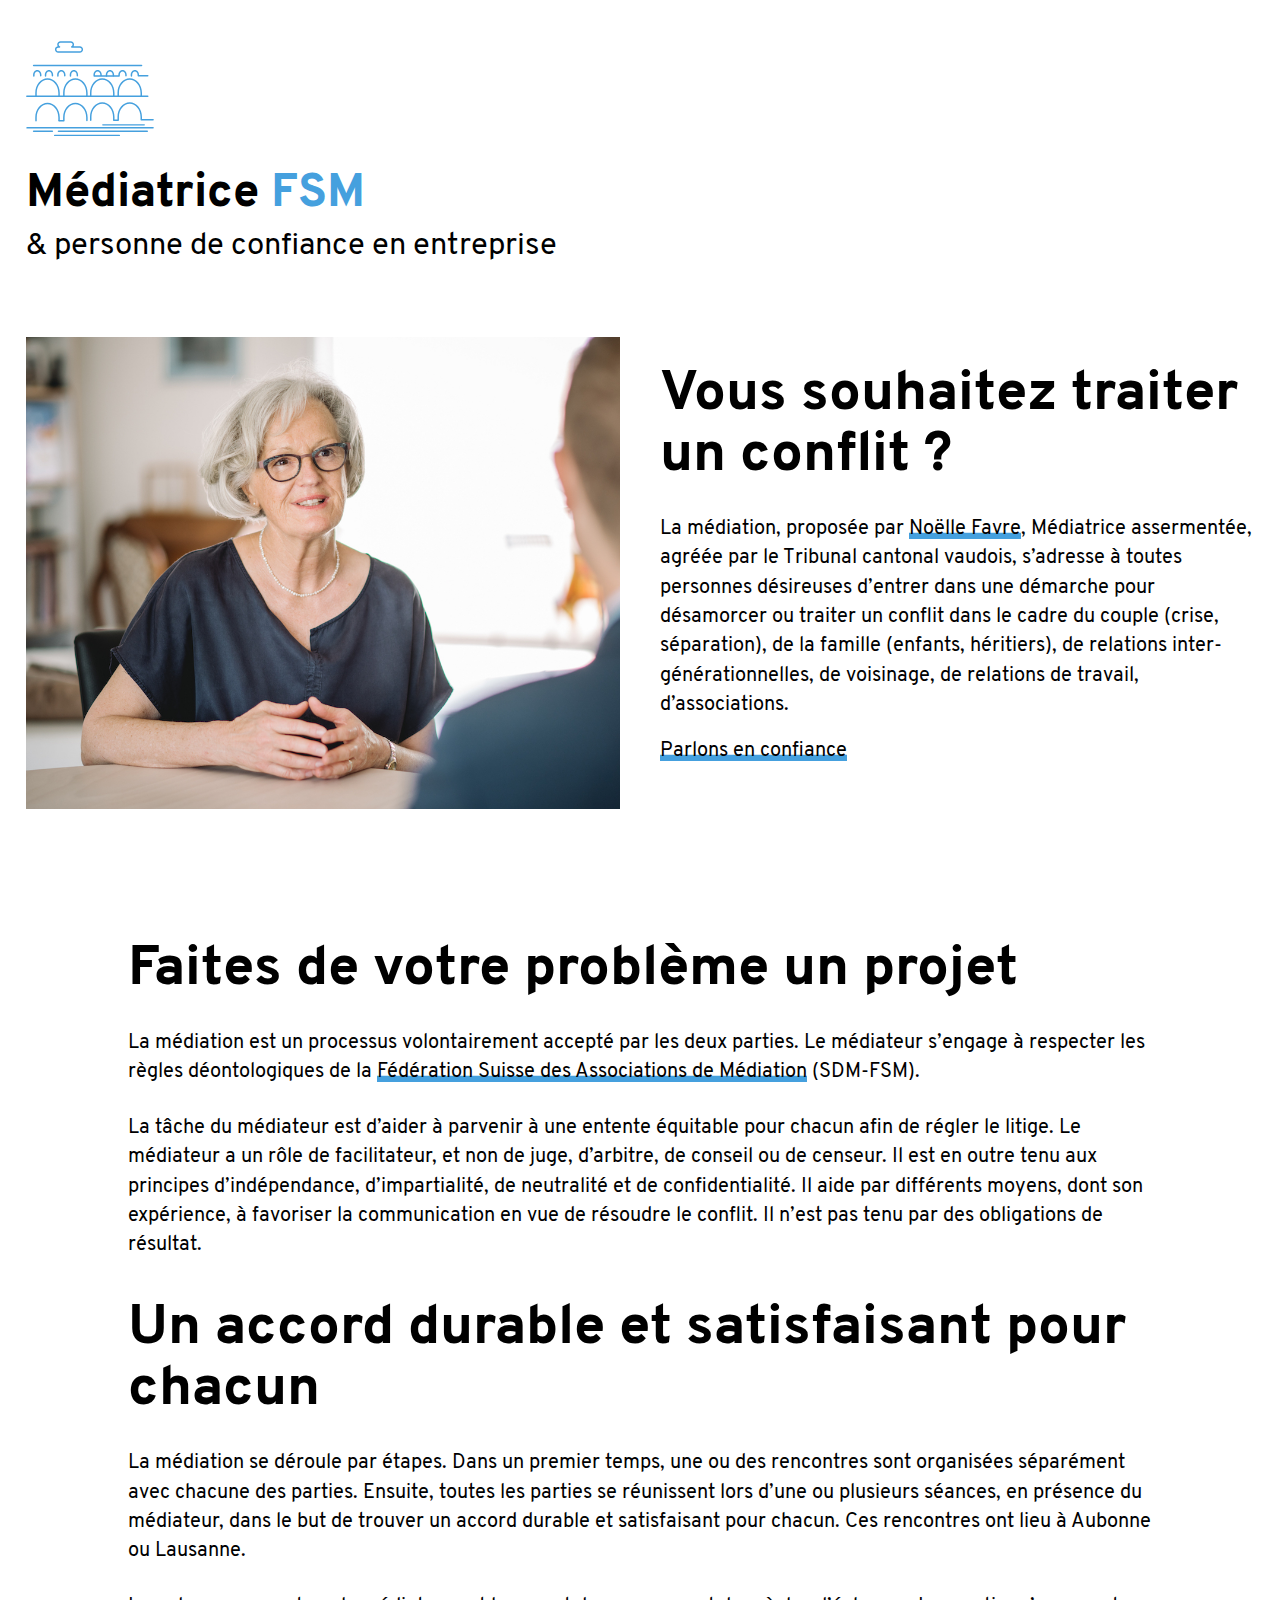
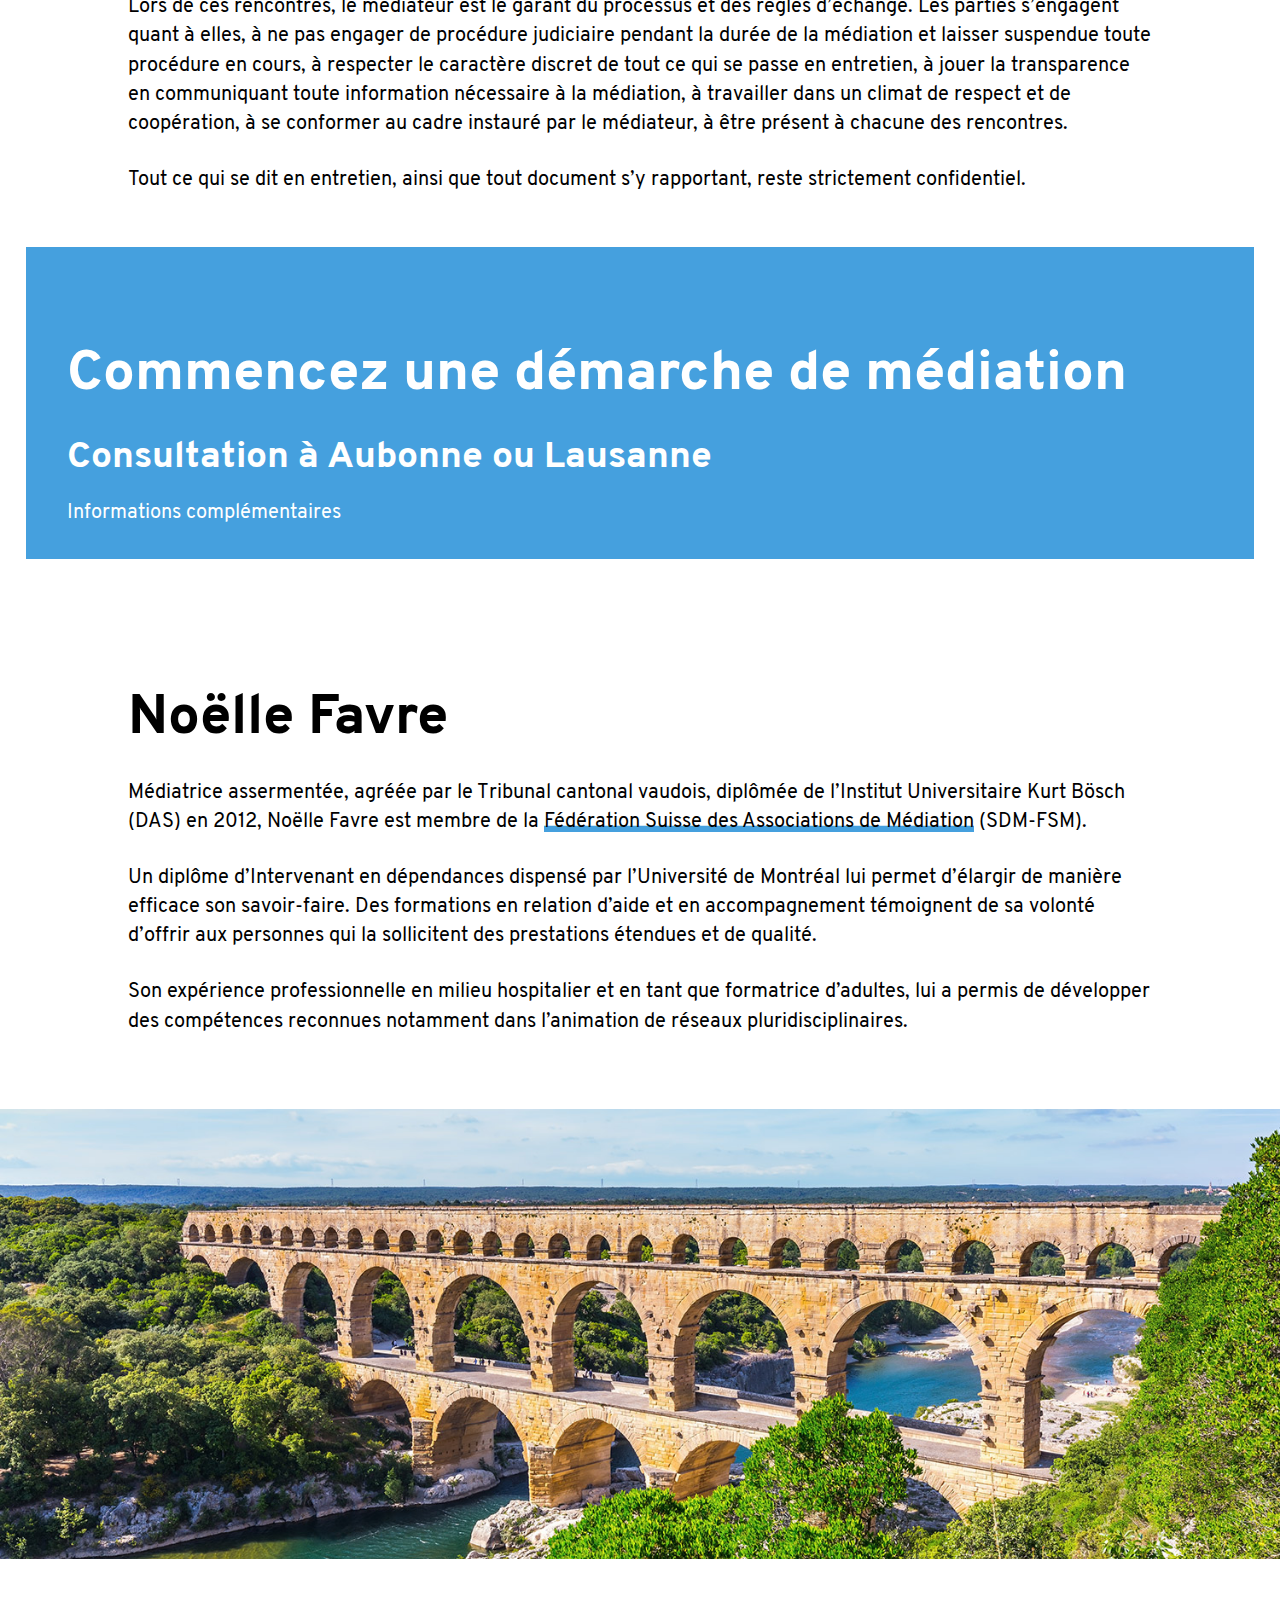
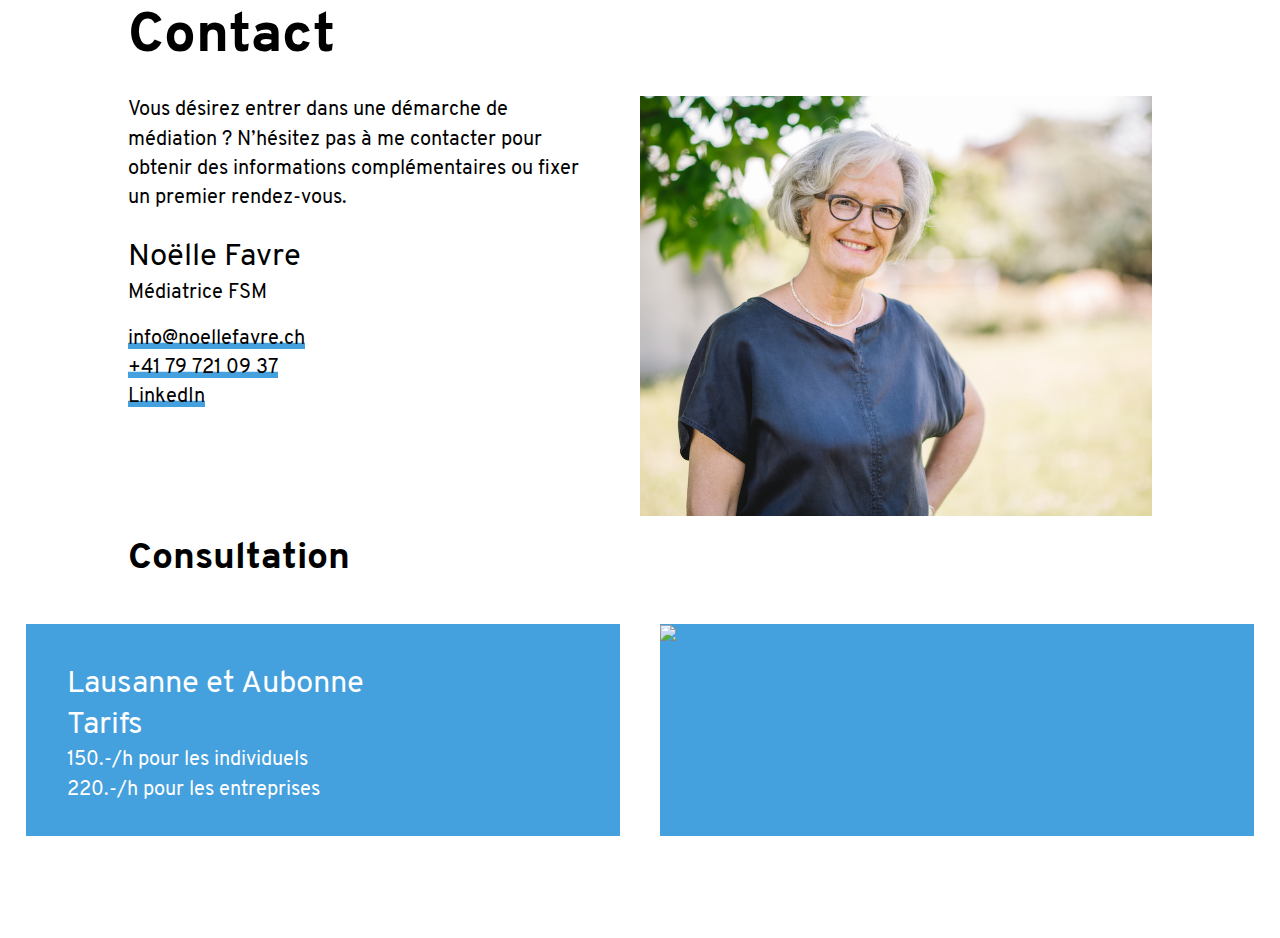
==== commit 404cd93d: "deploy: dc688de9b93727ddfcd1af585f4dadbebe2ae6f9" ====
--- a/index.html
+++ b/index.html
@@ -1,2 +1,2 @@
 <!doctype html><html lang=fr-ch><head><meta name=generator content="Hugo 0.79.1"><meta charset=utf-8><meta name=viewport content="width=device-width,initial-scale=1"><meta http-equiv=x-ua-compatible content="IE=edge"><title>Un accord durable et satisfaisant pour chacun</title><link rel=stylesheet href=/css/style.css><link rel=apple-touch-icon sizes=57x57 href=/apple-icon-57x57.png><link rel=apple-touch-icon sizes=60x60 href=/apple-icon-60x60.png><link rel=apple-touch-icon sizes=72x72 href=/apple-icon-72x72.png><link rel=apple-touch-icon sizes=76x76 href=/apple-icon-76x76.png><link rel=apple-touch-icon sizes=114x114 href=/apple-icon-114x114.png><link rel=apple-touch-icon sizes=120x120 href=/apple-icon-120x120.png><link rel=apple-touch-icon sizes=144x144 href=/apple-icon-144x144.png><link rel=apple-touch-icon sizes=152x152 href=/apple-icon-152x152.png><link rel=apple-touch-icon sizes=180x180 href=/apple-icon-180x180.png><link rel=icon type=image/png sizes=192x192 href=/android-icon-192x192.png><link rel=icon type=image/png sizes=32x32 href=/favicon-32x32.png><link rel=icon type=image/png sizes=96x96 href=/favicon-96x96.png><link rel=icon type=image/png sizes=16x16 href=/favicon-16x16.png><link rel=manifest href=/manifest.json><meta name=msapplication-TileColor content="#000000"><meta name=msapplication-TileImage content="/ms-icon-144x144.png"><meta name=theme-color content="#000000"><meta property="og:url" content="https://noellefavre.ch"><meta property="og:title" content="Un accord durable et satisfaisant pour chacun"></head><body><header><svg width="367" height="273" viewBox="0 0 367 273" xmlns="http://www.w3.org/2000/svg" xmlns:xlink="http://www.w3.org/1999/xlink" class="logo"><g id="Page-1" stroke="none" stroke-width="1" fill="none" fill-rule="evenodd"><g id="LOGO_nf" transform="translate(-116.000000, -140.000000)" fill="#45a0de"><path d="M144.6548 300.8271C143.4888 300.8271 142.5438 299.8821 142.5438 298.7161V289.2491C142.5438 266.0291 158.3188 247.1371 177.7098 247.1371S212.8758 266.0291 212.8758 289.2491L212.8588 297.5881C212.8558 298.7531 211.9108 299.6961 210.7468 299.6961H210.7428C209.5768 299.6931 208.6338 298.7461 208.6358 297.5801L208.6528 289.2451C208.6528 268.3571 194.7718 251.3601 177.7098 251.3601S146.7658 268.3571 146.7658 289.2491V298.7161C146.7658 299.8821 145.8208 300.8271 144.6548 300.8271" id="Fill-1"/><path d="M224.5542 300.8271C223.3882 300.8271 222.4432 299.8821 222.4432 298.7161V289.2491C222.4432 266.0291 238.2192 247.1371 257.6092 247.1371 277.0012 247.1371 292.7762 266.0291 292.7762 289.2491L292.7582 297.5891C292.7562 298.7531 291.8112 299.6961 290.6472 299.6961H290.6422C289.4772 299.6931 288.5332 298.7461 288.5352 297.5791L288.5542 289.2441C288.5542 268.3571 274.6722 251.3601 257.6092 251.3601 240.5472 251.3601 226.6662 268.3571 226.6662 289.2491V298.7161C226.6662 299.8821 225.7212 300.8271 224.5542 300.8271" id="Fill-3"/><path d="M301.6211 300.8271C300.4541 300.8271 299.5091 299.8821 299.5091 298.7161V289.2491C299.5091 266.0291 315.2851 247.1371 334.6761 247.1371 354.0671 247.1371 369.8431 266.0291 369.8431 289.2491L369.8241 297.5891C369.8221 298.7531 368.8771 299.6961 367.7131 299.6961H367.7081C366.5431 299.6931 365.5991 298.7461 365.6011 297.5791L365.6201 289.2441C365.6201 268.3571 351.7391 251.3601 334.6761 251.3601 317.6141 251.3601 303.7321 268.3571 303.7321 289.2491V298.7161C303.7321 299.8821 302.7871 300.8271 301.6211 300.8271" id="Fill-5"/><path d="M380.3867 300.8271C379.2197 300.8271 378.2757 299.8821 378.2757 298.7161V289.2491C378.2757 266.0291 394.0507 247.1371 413.4437 247.1371 432.8327 247.1371 448.6097 266.0291 448.6097 289.2491L448.5907 297.5891C448.5877 298.7531 447.6427 299.6961 446.4787 299.6961H446.4737C445.3087 299.6931 444.3657 298.7461 444.3677 297.5791L444.3857 289.2441C444.3857 268.3571 430.5047 251.3601 413.4437 251.3601 396.3797 251.3601 382.4977 268.3571 382.4977 289.2491V298.7161C382.4977 299.8821 381.5527 300.8271 380.3867 300.8271" id="Fill-7"/><path d="M144.6548 370.9043C143.4888 370.9043 142.5438 369.9593 142.5438 368.7933V359.3263C142.5438 336.1063 158.3188 317.2143 177.7098 317.2143S212.8758 336.1063 212.8758 359.3263L212.8588 367.6653C212.8558 368.8303 211.9108 369.7733 210.7468 369.7733H210.7428C209.5768 369.7693 208.6338 368.8233 208.6358 367.6573L208.6528 359.3223C208.6528 338.4333 194.7718 321.4373 177.7098 321.4373S146.7658 338.4333 146.7658 359.3263V368.7933C146.7658 369.9593 145.8208 370.9043 144.6548 370.9043" id="Fill-9"/><path d="M224.5542 370.9043H210.7652C209.5992 370.9043 208.6532 369.9593 208.6532 368.7933S209.5992 366.6803 210.7652 366.6803H222.4432V359.3263C222.4432 336.1063 238.2192 317.2143 257.6092 317.2143 277.0012 317.2143 292.7762 336.1063 292.7762 359.3263L292.7582 367.6663C292.7562 368.8313 291.8112 369.7733 290.6472 369.7733H290.6422C289.4772 369.7693 288.5332 368.8233 288.5352 367.6563L288.5542 359.3213C288.5542 338.4333 274.6722 321.4373 257.6092 321.4373 240.5472 321.4373 226.6662 338.4333 226.6662 359.3263V368.7933C226.6662 369.9593 225.7212 370.9043 224.5542 370.9043" id="Fill-11"/><path d="M301.6211 369.3252C300.4541 369.3252 299.5091 368.3802 299.5091 367.2132V357.7462C299.5091 334.5262 315.2851 315.6342 334.6761 315.6342 354.0671 315.6342 369.8431 334.5262 369.8431 357.7462L369.8241 366.0872C369.8221 367.2512 368.8771 368.1932 367.7131 368.1932H367.7081C366.5431 368.1912 365.5991 367.2432 365.6011 366.0772L365.6201 357.7412C365.6201 336.8532 351.7391 319.8572 334.6761 319.8572 317.6141 319.8572 303.7321 336.8532 303.7321 357.7462V367.2132C303.7321 368.3802 302.7871 369.3252 301.6211 369.3252" id="Fill-13"/><path d="M380.3867 369.3252H367.7317C366.5657 369.3252 365.6197 368.3802 365.6197 367.2132 365.6197 366.0472 366.5657 365.1012 367.7317 365.1012H378.2757V357.7462C378.2757 334.5262 394.0507 315.6342 413.4437 315.6342 432.8327 315.6342 448.6097 334.5262 448.6097 357.7462L448.5957 363.9702H480.4697C481.6367 363.9702 482.5817 364.9162 482.5817 366.0822S481.6367 368.1932 480.4697 368.1932H446.4787C445.9177 368.1932 445.3807 367.9712 444.9857 367.5732 444.5887 367.1762 444.3667 366.6372 444.3677 366.0772L444.3857 357.7412C444.3857 336.8532 430.5047 319.8572 413.4437 319.8572 396.3797 319.8572 382.4977 336.8532 382.4977 357.7462V367.2132C382.4977 368.3802 381.5527 369.3252 380.3867 369.3252" id="Fill-15"/><path d="M138.4331 242.2759C137.2671 242.2759 136.3211 241.3309 136.3211 240.1649V237.3359C136.3211 229.5839 141.6981 223.2769 148.3061 223.2769 154.9141 223.2769 160.2911 229.5839 160.2911 237.3359L160.2851 239.8309C160.2831 240.9959 159.3381 241.9379 158.1741 241.9379H158.1691C157.0031 241.9349 156.0601 240.9879 156.0631 239.8209L156.0681 237.3309C156.0681 231.9119 152.5861 227.4999 148.3061 227.4999 144.0271 227.4999 140.5441 231.9119 140.5441 237.3359V240.1649C140.5441 241.3309 139.5991 242.2759 138.4331 242.2759" id="Fill-17"/><path d="M172.0122 242.2759C170.8462 242.2759 169.9012 241.3309 169.9012 240.1649V237.3359C169.9012 229.5839 175.2782 223.2769 181.8862 223.2769S193.8712 229.5839 193.8712 237.3359L193.8662 239.8299C193.8632 240.9949 192.9182 241.9379 191.7542 241.9379H191.7502C190.5842 241.9349 189.6402 240.9879 189.6432 239.8219L189.6482 237.3319C189.6482 231.9119 186.1662 227.4999 181.8862 227.4999S174.1242 231.9119 174.1242 237.3359V240.1649C174.1242 241.3309 173.1792 242.2759 172.0122 242.2759" id="Fill-19"/><path d="M207.3979 242.2759C206.2319 242.2759 205.2869 241.3309 205.2869 240.1649V237.3359C205.2869 229.5839 210.6629 223.2769 217.2719 223.2769 223.8799 223.2769 229.2569 229.5839 229.2569 237.3359L229.2509 239.8309C229.2479 240.9959 228.3029 241.9379 227.1389 241.9379H227.1339C225.9679 241.9349 225.0249 240.9879 225.0279 239.8209L225.0339 237.3309C225.0339 231.9119 221.5509 227.4999 217.2719 227.4999 212.9919 227.4999 209.5089 231.9119 209.5089 237.3359V240.1649C209.5089 241.3309 208.5639 242.2759 207.3979 242.2759" id="Fill-21"/><path d="M243.4771 242.2759C242.3111 242.2759 241.3661 241.3309 241.3661 240.1649V237.3359C241.3661 229.5839 246.7431 223.2769 253.3511 223.2769 259.9591 223.2769 265.3361 229.5839 265.3361 237.3359L265.3301 239.8309C265.3281 240.9959 264.3821 241.9379 263.2191 241.9379H263.2141C262.0471 241.9349 261.1051 240.9879 261.1071 239.8209L261.1131 237.3309C261.1131 231.9119 257.6311 227.4999 253.3511 227.4999S245.5891 231.9119 245.5891 237.3359V240.1649C245.5891 241.3309 244.6441 242.2759 243.4771 242.2759" id="Fill-23"/><path d="M313.584 238.0532H329.107L329.108 237.3322C329.108 231.9122 325.626 227.5002 321.346 227.5002 317.066 227.5002 313.584 231.9122 313.584 237.3362V238.0532zM382.938 242.2762H311.473C310.306 242.2762 309.361 241.3312 309.361 240.1652V237.3362C309.361 229.5842 314.738 223.2772 321.346 223.2772S333.331 229.5842 333.331 237.3362L333.329 238.0532H380.826V237.3362C380.826 229.5842 386.203 223.2772 392.811 223.2772S404.796 229.5842 404.796 237.3362L404.79 239.8312C404.788 240.9962 403.843 241.9382 402.679 241.9382H402.674C401.508 241.9352 400.565 240.9882 400.568 239.8212L400.573 237.3312C400.573 231.9122 397.091 227.5002 392.811 227.5002 388.531 227.5002 385.049 231.9122 385.049 237.3362V240.1652C385.049 241.3312 384.104 242.2762 382.938 242.2762z" id="Fill-25"/><path d="M346.8584 242.2759C345.6924 242.2759 344.7474 241.3309 344.7474 240.1649V237.3359C344.7474 229.5839 350.1244 223.2769 356.7324 223.2769 363.3394 223.2769 368.7164 229.5839 368.7164 237.3359L368.7114 239.8309C368.7094 240.9959 367.7624 241.9379 366.5994 241.9379H366.5944C365.4274 241.9349 364.4864 240.9879 364.4884 239.8209L364.4944 237.3309C364.4944 231.9119 361.0114 227.4999 356.7324 227.4999 352.4524 227.4999 348.9694 231.9119 348.9694 237.3359V240.1649C348.9694 241.3309 348.0254 242.2759 346.8584 242.2759" id="Fill-27"/><path d="M418.3232 242.2759C417.1562 242.2759 416.2112 241.3309 416.2112 240.1649V237.3359C416.2112 229.5839 421.5882 223.2769 428.1962 223.2769 434.8032 223.2769 440.1802 229.5839 440.1802 237.3359L440.1792 237.7149H465.2352C466.4012 237.7149 467.3452 238.6599 467.3452 239.8259S466.4012 241.9379 465.2352 241.9379H438.0652C437.5042 241.9379 436.9662 241.7149 436.5702 241.3179 436.1742 240.9209 435.9532 240.3829 435.9532 239.8219L435.9582 237.3319C435.9582 231.9119 432.4752 227.4999 428.1962 227.4999 423.9162 227.4999 420.4332 231.9119 420.4332 237.3359V240.1649C420.4332 241.3309 419.4892 242.2759 418.3232 242.2759" id="Fill-29"/><path d="M208.3472 159.0908C205.5182 159.0908 203.2172 161.3918 203.2172 164.2208S205.5182 169.3508 208.3472 169.3508h61.94C273.1162 169.3508 275.4172 167.0498 275.4172 164.2208S273.1162 159.0908 270.2872 159.0908H247.0652C246.0522 159.0908 245.1822 158.3708 244.9912 157.3768 244.8012 156.3818 245.3432 155.3918 246.2852 155.0168 248.2322 154.2428 249.5402 152.3268 249.5402 150.2508 249.5402 147.4218 247.2392 145.1198 244.4102 145.1198H214.8262C211.9972 145.1198 209.6962 147.4218 209.6962 150.2508 209.6962 152.3268 211.0042 154.2428 212.9522 155.0168 213.8932 155.3918 214.4352 156.3818 214.2452 157.3768 214.0542 158.3708 213.1842 159.0908 212.1712 159.0908H208.3472zM270.2872 173.5738h-61.94C203.1892 173.5738 198.9942 169.3778 198.9942 164.2208 198.9942 159.6018 202.3592 155.7548 206.7662 155.0008 205.9352 153.5958 205.4732 151.9668 205.4732 150.2508 205.4732 145.0928 209.6692 140.8978 214.8262 140.8978H244.4102C249.5672 140.8978 253.7632 145.0928 253.7632 150.2508 253.7632 151.9128 253.3302 153.4928 252.5482 154.8678H270.2872C275.4452 154.8678 279.6402 159.0628 279.6402 164.2208 279.6402 169.3778 275.4452 173.5738 270.2872 173.5738z" id="Fill-31"/><path d="M455.0293 382.5889H336.3233C335.1563 382.5889 334.2113 381.6439 334.2113 380.4779 334.2113 379.3109 335.1563 378.3659 336.3233 378.3659H455.0293C456.1953 378.3659 457.1393 379.3109 457.1393 380.4779 457.1393 381.6439 456.1953 382.5889 455.0293 382.5889" id="Fill-33"/><path d="M480.4697 391.0488H119.1037C117.9987 391.0488 116.9917 390.2538 116.8817 389.1548 116.7557 387.8918 117.7437 386.8258 118.9827 386.8258H480.3227C481.4437 386.8258 482.4787 387.6328 482.5737 388.7498 482.6817 390.0018 481.6987 391.0488 480.4697 391.0488" id="Fill-35"/><path d="M463.8184 400.7617H208.9544C207.7884 400.7617 206.8424 399.8177 206.8424 398.6517S207.7884 396.5387 208.9544 396.5387h254.864C464.9844 396.5387 465.9284 397.4857 465.9284 398.6517S464.9844 400.7617 463.8184 400.7617" id="Fill-37"/><path d="M191.6089 400.7617h-53.893C136.5499 400.7617 135.6049 399.8177 135.6049 398.6517S136.5499 396.5387 137.7159 396.5387h53.893C192.7749 396.5387 193.7209 397.4857 193.7209 398.6517S192.7749 400.7617 191.6089 400.7617" id="Fill-39"/><path d="M383.71 412.79H198.179C197.012 412.79 196.067 411.845 196.067 410.679 196.067 409.512 197.012 408.567 198.179 408.567H383.71C384.876 408.567 385.821 409.512 385.821 410.679 385.821 411.845 384.876 412.79 383.71 412.79" id="Fill-41"/><path d="M447.4375 212.063H137.7155C136.5495 212.063 135.6045 211.118 135.6045 209.952 135.6045 208.785 136.5495 207.84 137.7155 207.84h309.722C448.6055 207.84 449.5495 208.785 449.5495 209.952 449.5495 211.118 448.6055 212.063 447.4375 212.063" id="Fill-43"/><path d="M465.2354 300.8271H118.2974C117.1314 300.8271 116.1864 299.8821 116.1864 298.7161S117.1314 296.6041 118.2974 296.6041H465.2354C466.4014 296.6041 467.3454 297.5501 467.3454 298.7161S466.4014 300.8271 465.2354 300.8271" id="Fill-45"/></g></g></svg><h1><strong>Médiatrice <span>FSM</span></strong>
-<i>& personne de confiance en entreprise</i></h1></header><main class=container><div class=container-full><div class=teaser><img src=/images/noelle_favre_web.jpg alt="Noëlle Favre"><div><h1 id=vous-souhaitez-traiter-un-conflit>Vous souhaitez traiter un conflit ?</h1><p>La médiation, proposée par <a href=#no%C3%ABlle-favre>Noëlle Favre</a>, Médiatrice assermentée, agréée par le Tribunal cantonal vaudois, s’adresse à toutes personnes désireuses d’entrer dans une démarche pour désamorcer ou traiter un conflit dans le cadre du couple (crise, séparation), de la famille (enfants, héritiers), de relations inter-générationnelles, de voisinage, de relations de travail, d’associations.</p><p><a href=#no%C3%ABlle-favre>Parlons en confiance</a></p></div></div></div><h1 id=faites-de-votre-problème-un-projet>Faites de votre problème un projet</h1><p>La médiation est un processus volontairement accepté par les deux parties. Le médiateur s’engage à respecter les règles déontologiques de la <a href=https://www.mediation-ch.org/cms3/fr/>Fédération Suisse des Associations de Médiation</a> (SDM-FSM).</p><p>La tâche du médiateur est d’aider à parvenir à une entente équitable pour chacun afin de régler le litige. Le médiateur a un rôle de facilitateur, et non de juge, d’arbitre, de conseil ou de censeur. Il est en outre tenu aux principes d’indépendance, d’impartialité, de neutralité et de confidentialité. Il aide par différents moyens, dont son expérience, à favoriser la communication en vue de résoudre le conflit. Il n’est pas tenu par des obligations de résultat.</p><h1 id=un-accord-durable-et-satisfaisant-pour-chacun>Un accord durable et satisfaisant pour chacun</h1><p>La médiation se déroule par étapes. Dans un premier temps, une ou des rencontres sont organisées séparément avec chacune des parties. Ensuite, toutes les parties se réunissent lors d’une ou plusieurs séances, en présence du médiateur, dans le but de trouver un accord durable et satisfaisant pour chacun. Ces rencontres ont lieu à Aubonne ou Lausanne.</p><p>Lors de ces rencontres, le médiateur est le garant du processus et des règles d’échange. Les parties s’engagent quant à elles, à ne pas engager de procédure judiciaire pendant la durée de la médiation et laisser suspendue toute procédure en cours, à respecter le caractère discret de tout ce qui se passe en entretien, à jouer la transparence en communiquant toute information nécessaire à la médiation, à travailler dans un climat de respect et de coopération, à se conformer au cadre instauré par le médiateur, à être présent à chacune des rencontres.</p><p>Tout ce qui se dit en entretien, ainsi que tout document s’y rapportant, reste strictement confidentiel.</p><div class=container-full><div class=boxes><div class=box><h1 id=commencez-une-démarche-de-médiation>Commencez une démarche de médiation</h1><h2 id=consultation-à-aubonne-ou-lausanne>Consultation à Aubonne ou Lausanne</h2><p><a href=#contact>Informations complémentaires</a></p></div></div></div><h1 id=noëlle-favre>Noëlle Favre</h1><p>Médiatrice assermentée, agréée par le Tribunal cantonal vaudois, diplômée de l’Institut Universitaire Kurt Bösch (DAS) en 2012, Noëlle Favre est membre de la <a href=https://www.mediation-ch.org/cms3/fr/>Fédération Suisse des Associations de Médiation</a> (SDM-FSM).</p><p>Un diplôme d’Intervenant en dépendances dispensé par l’Université de Montréal lui permet d’élargir de manière efficace son savoir-faire. Des formations en relation d’aide et en accompagnement témoignent de sa volonté d’offrir aux personnes qui la sollicitent des prestations étendues et de qualité.</p><p>Son expérience professionnelle en milieu hospitalier et en tant que formatrice d’adultes, lui a permis de développer des compétences reconnues notamment dans l’animation de réseaux pluridisciplinaires.</p><div class="container-full image-full"><p><img src=/images/banner.jpg alt="Pont du Gard"></p></div><div class=contact><h1 id=contact>Contact</h1><p><img src=/images/noelle_favre_portrait.jpg alt="Noëlle Favre - Médiatrice FSM"></p><p>Vous désirez entrer dans une démarche de médiation ? N’hésitez pas à me contacter pour obtenir des informations complémentaires ou fixer un premier rendez-vous.</p><h3 id=noëlle-favre-1>Noëlle Favre</h3><p>Médiatrice FSM<br></p><p><a href=mailto:info@noellefavre.ch>info@noellefavre.ch</a><br><a href=tel:0041797210937>+41 79 721 09 37</a><br><a href="https://www.linkedin.com/in/no%C3%ABlle-favre-durand-gasselin-26262842/?ppe=1">LinkedIn</a></p></div><h2 id=consultation>Consultation</h2><div class=container-full><div class=boxes><div class=box style=padding-top:2em><h3 id=lausanne-et-aubonne>Lausanne et Aubonne</h3><h3 id=tarifs>Tarifs</h3><p>150.-/h pour les individuels<br>220.-/h pour les entreprises</p></div><div class="box map"><img src="https://maps.googleapis.com/maps/api/staticmap?center=monnaz&zoom=11&scale=1&size=800x400&maptype=roadmap&key=AIzaSyB7WmbGqFkkJ9Nl-58evxfLgAVDPZ8qcfE&format=png&visual_refresh=true&markers=size:mid%7Ccolor:0xff2600%7Clabel:%7CLausanne&markers=size:mid%7Ccolor:0xff0000%7Clabel:%7CAubonne"></div></div></div></main></body></html>+<i>& personne de confiance en entreprise</i></h1></header><main class=container><div class=container-full><div class=teaser><img src=/images/noelle_favre_web.jpg alt="Noëlle Favre"><div><h1 id=vous-souhaitez-traiter-un-conflit>Vous souhaitez traiter un conflit ?</h1><p>La médiation, proposée par <a href=#no%C3%ABlle-favre>Noëlle Favre</a>, Médiatrice assermentée, agréée par le Tribunal cantonal vaudois, s’adresse à toutes personnes désireuses d’entrer dans une démarche pour désamorcer ou traiter un conflit dans le cadre du couple (crise, séparation), de la famille (enfants, héritiers), de relations inter-générationnelles, de voisinage, de relations de travail, d’associations.</p><p><a href=#no%C3%ABlle-favre>Parlons en confiance</a></p></div></div></div><h1 id=faites-de-votre-problème-un-projet>Faites de votre problème un projet</h1><p>La médiation est un processus volontairement accepté par les deux parties. Le médiateur s’engage à respecter les règles déontologiques de la <a href=https://www.mediation-ch.org/cms3/fr/>Fédération Suisse des Associations de Médiation</a> (SDM-FSM).</p><p>La tâche du médiateur est d’aider à parvenir à une entente équitable pour chacun afin de régler le litige. Le médiateur a un rôle de facilitateur, et non de juge, d’arbitre, de conseil ou de censeur. Il est en outre tenu aux principes d’indépendance, d’impartialité, de neutralité et de confidentialité. Il aide par différents moyens, dont son expérience, à favoriser la communication en vue de résoudre le conflit. Il n’est pas tenu par des obligations de résultat.</p></br></br><h1 id=un-accord-durable-et-satisfaisant-pour-chacun>Un accord durable et satisfaisant pour chacun</h1><p>La médiation se déroule par étapes. Dans un premier temps, une ou des rencontres sont organisées séparément avec chacune des parties. Ensuite, toutes les parties se réunissent lors d’une ou plusieurs séances, en présence du médiateur, dans le but de trouver un accord durable et satisfaisant pour chacun. Ces rencontres ont lieu à Aubonne ou Lausanne.</p><p>Lors de ces rencontres, le médiateur est le garant du processus et des règles d’échange. Les parties s’engagent quant à elles, à ne pas engager de procédure judiciaire pendant la durée de la médiation et laisser suspendue toute procédure en cours, à respecter le caractère discret de tout ce qui se passe en entretien, à jouer la transparence en communiquant toute information nécessaire à la médiation, à travailler dans un climat de respect et de coopération, à se conformer au cadre instauré par le médiateur, à être présent à chacune des rencontres.</p><p>Tout ce qui se dit en entretien, ainsi que tout document s’y rapportant, reste strictement confidentiel.</p><div class=container-full><div class=boxes><div class=box></br></br><h1 id=commencez-une-démarche-de-médiation>Commencez une démarche de médiation</h1><h2 id=consultation-à-aubonne-ou-lausanne>Consultation à Aubonne ou Lausanne</h2><p><a href=#contact>Informations complémentaires</a></p></div></div></div><h1 id=noëlle-favre>Noëlle Favre</h1><p>Médiatrice assermentée, agréée par le Tribunal cantonal vaudois, diplômée de l’Institut Universitaire Kurt Bösch (DAS) en 2012, Noëlle Favre est membre de la <a href=https://www.mediation-ch.org/cms3/fr/>Fédération Suisse des Associations de Médiation</a> (SDM-FSM).</p><p>Un diplôme d’Intervenant en dépendances dispensé par l’Université de Montréal lui permet d’élargir de manière efficace son savoir-faire. Des formations en relation d’aide et en accompagnement témoignent de sa volonté d’offrir aux personnes qui la sollicitent des prestations étendues et de qualité.</p><p>Son expérience professionnelle en milieu hospitalier et en tant que formatrice d’adultes, lui a permis de développer des compétences reconnues notamment dans l’animation de réseaux pluridisciplinaires.</p><div class="container-full image-full"><p><img src=/images/banner.jpg alt="Pont du Gard"></p></div><div class=contact><h1 id=contact>Contact</h1><p><img src=/images/noelle_favre_portrait.jpg alt="Noëlle Favre - Médiatrice FSM"></p><p>Vous désirez entrer dans une démarche de médiation ? N’hésitez pas à me contacter pour obtenir des informations complémentaires ou fixer un premier rendez-vous.</p><h3 id=noëlle-favre-1>Noëlle Favre</h3><p>Médiatrice FSM<br></p><p><a href=mailto:info@noellefavre.ch>info@noellefavre.ch</a><br><a href=tel:0041797210937>+41 79 721 09 37</a><br><a href="https://www.linkedin.com/in/no%C3%ABlle-favre-durand-gasselin-26262842/?ppe=1">LinkedIn</a></p></div><h2 id=consultation>Consultation</h2><div class=container-full><div class=boxes><div class=box style=padding-top:2em><h3 id=lausanne-et-aubonne>Lausanne et Aubonne</h3><h3 id=tarifs>Tarifs</h3><p>150.-/h pour les individuels<br>220.-/h pour les entreprises</p></div><div class="box map"><img src="https://maps.googleapis.com/maps/api/staticmap?center=monnaz&zoom=11&scale=1&size=800x400&maptype=roadmap&key=AIzaSyB7WmbGqFkkJ9Nl-58evxfLgAVDPZ8qcfE&format=png&visual_refresh=true&markers=size:mid%7Ccolor:0xff2600%7Clabel:%7CLausanne&markers=size:mid%7Ccolor:0xff0000%7Clabel:%7CAubonne"></div></div></div></main></body></html>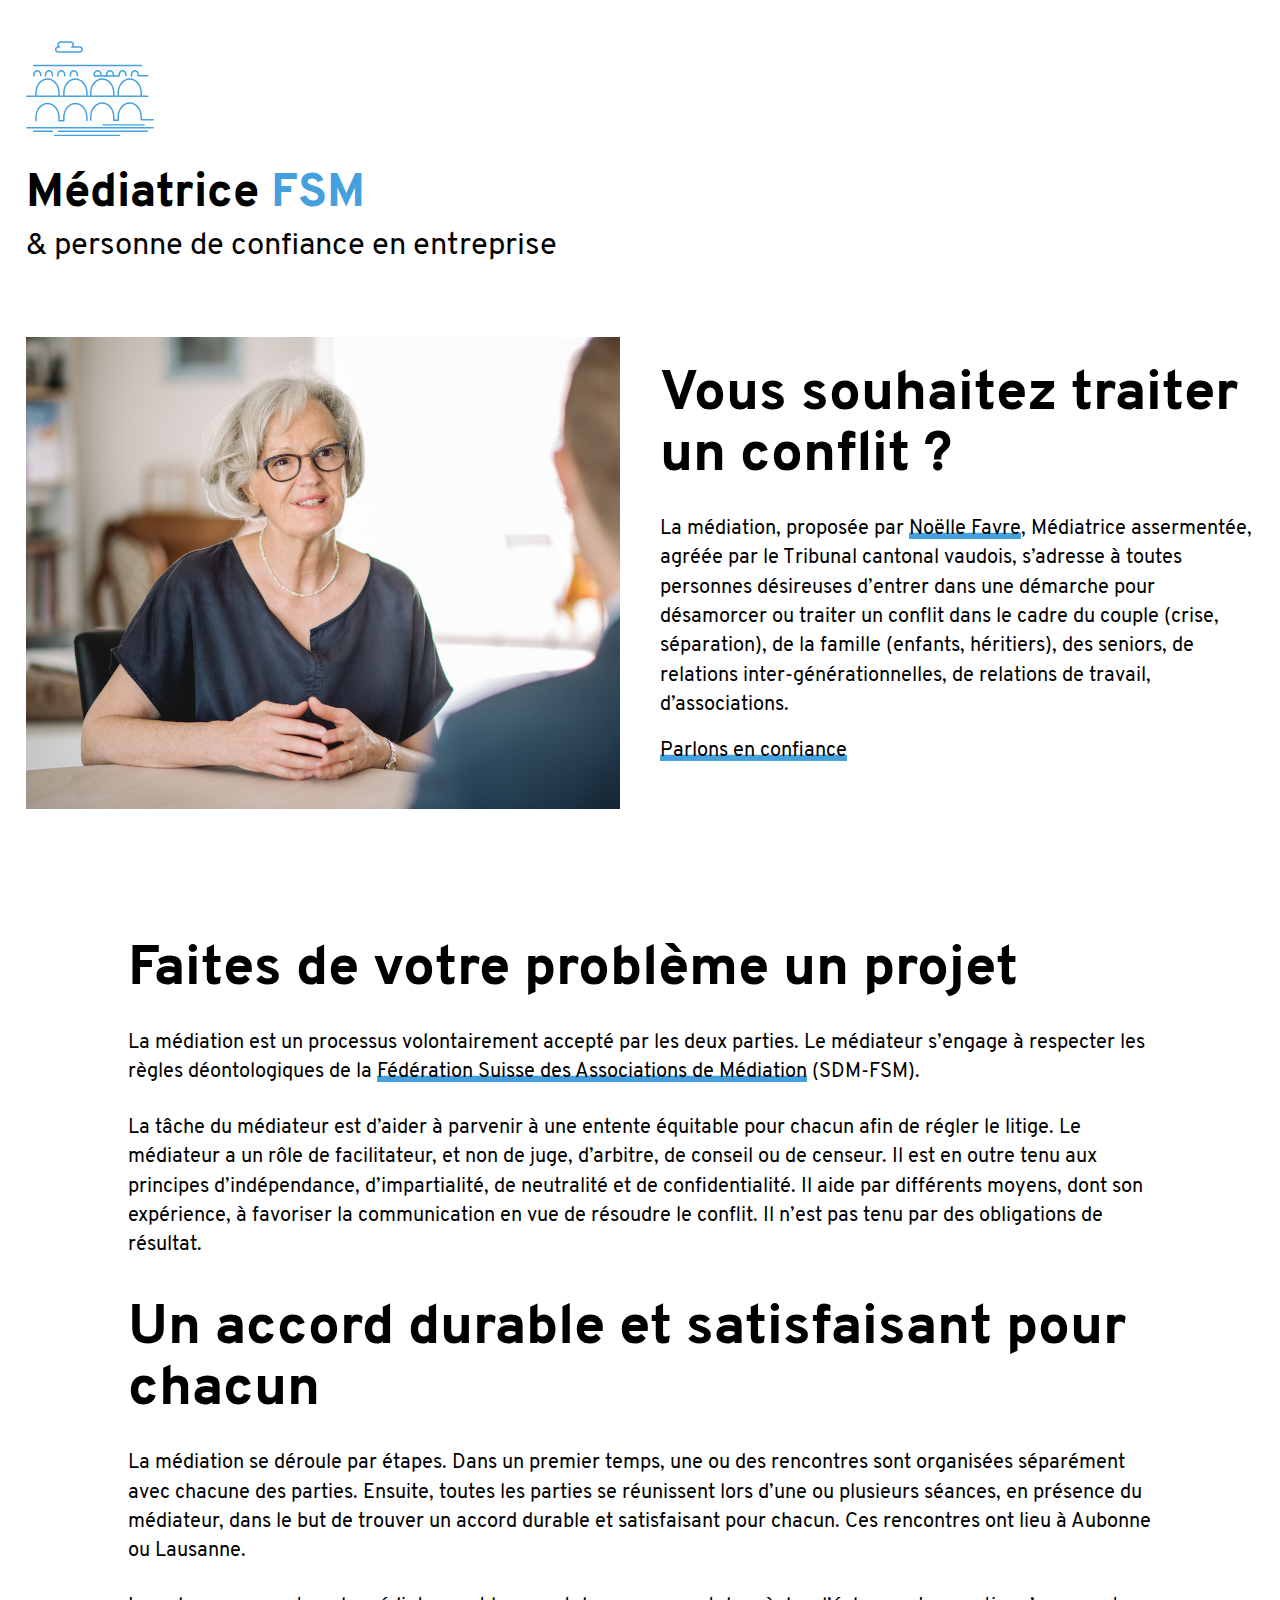
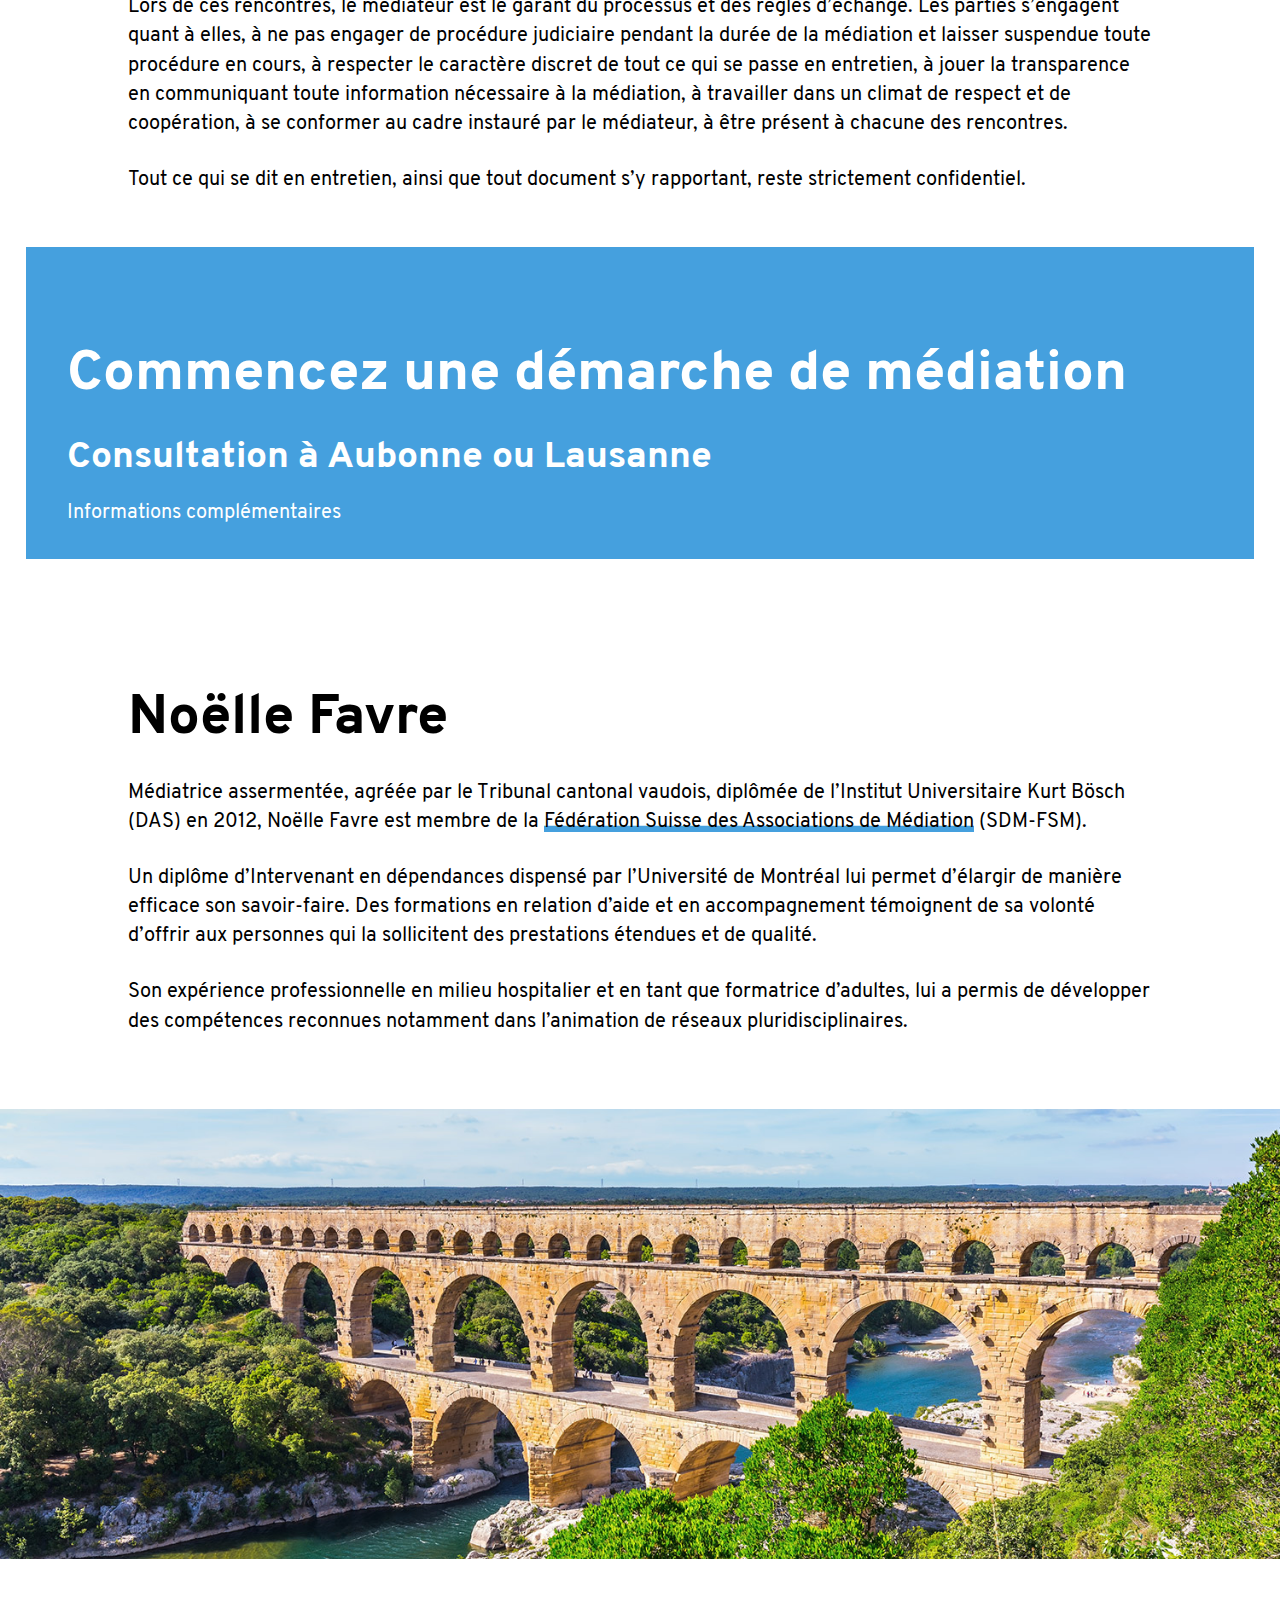
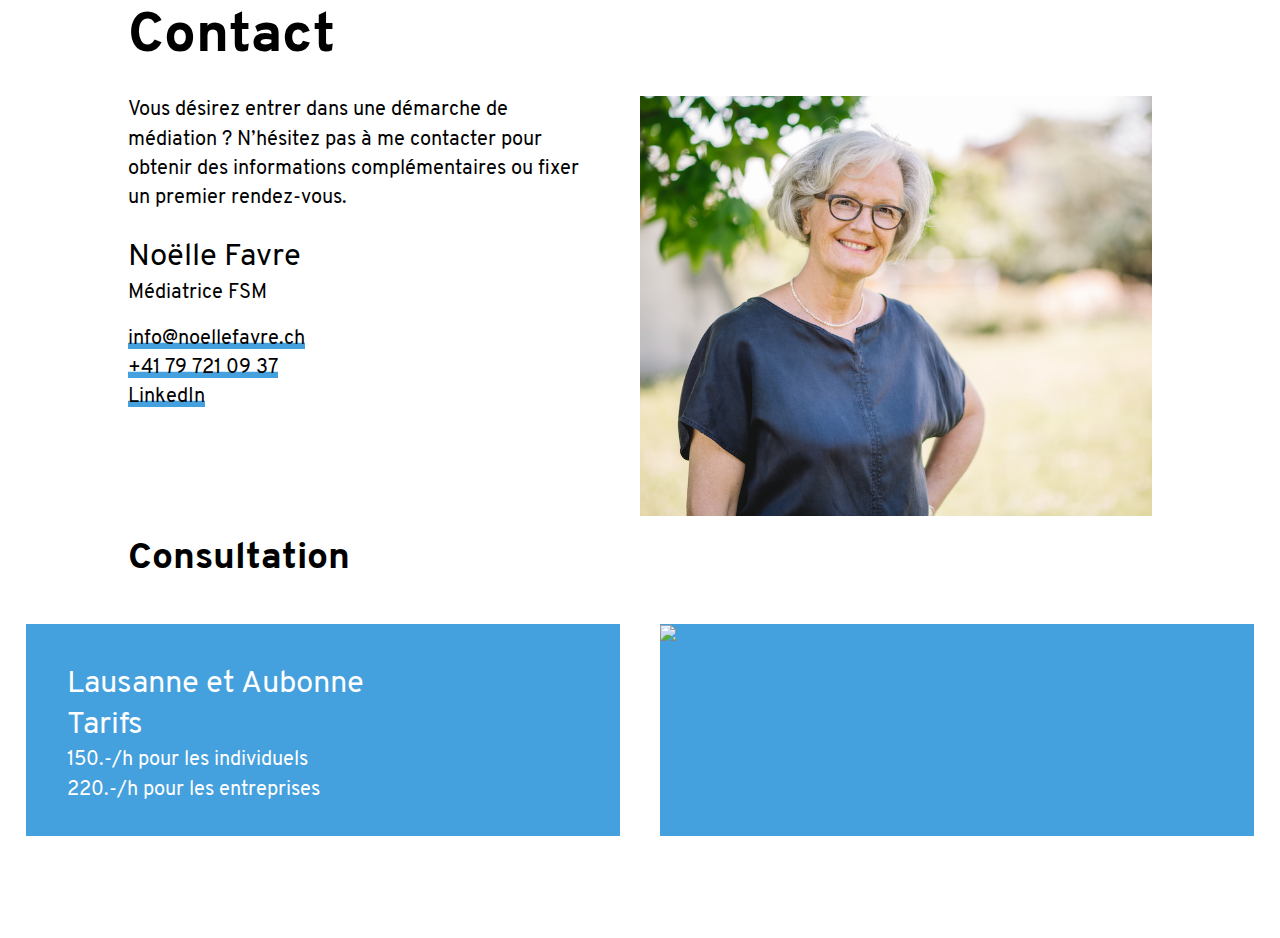
==== commit adceab29: "deploy: 523940c6d80056d7f7d66188356443be1e8995b1" ====
--- a/index.html
+++ b/index.html
@@ -1,2 +1,2 @@
 <!doctype html><html lang=fr-ch><head><meta name=generator content="Hugo 0.79.1"><meta charset=utf-8><meta name=viewport content="width=device-width,initial-scale=1"><meta http-equiv=x-ua-compatible content="IE=edge"><title>Un accord durable et satisfaisant pour chacun</title><link rel=stylesheet href=/css/style.css><link rel=apple-touch-icon sizes=57x57 href=/apple-icon-57x57.png><link rel=apple-touch-icon sizes=60x60 href=/apple-icon-60x60.png><link rel=apple-touch-icon sizes=72x72 href=/apple-icon-72x72.png><link rel=apple-touch-icon sizes=76x76 href=/apple-icon-76x76.png><link rel=apple-touch-icon sizes=114x114 href=/apple-icon-114x114.png><link rel=apple-touch-icon sizes=120x120 href=/apple-icon-120x120.png><link rel=apple-touch-icon sizes=144x144 href=/apple-icon-144x144.png><link rel=apple-touch-icon sizes=152x152 href=/apple-icon-152x152.png><link rel=apple-touch-icon sizes=180x180 href=/apple-icon-180x180.png><link rel=icon type=image/png sizes=192x192 href=/android-icon-192x192.png><link rel=icon type=image/png sizes=32x32 href=/favicon-32x32.png><link rel=icon type=image/png sizes=96x96 href=/favicon-96x96.png><link rel=icon type=image/png sizes=16x16 href=/favicon-16x16.png><link rel=manifest href=/manifest.json><meta name=msapplication-TileColor content="#000000"><meta name=msapplication-TileImage content="/ms-icon-144x144.png"><meta name=theme-color content="#000000"><meta property="og:url" content="https://noellefavre.ch"><meta property="og:title" content="Un accord durable et satisfaisant pour chacun"></head><body><header><svg width="367" height="273" viewBox="0 0 367 273" xmlns="http://www.w3.org/2000/svg" xmlns:xlink="http://www.w3.org/1999/xlink" class="logo"><g id="Page-1" stroke="none" stroke-width="1" fill="none" fill-rule="evenodd"><g id="LOGO_nf" transform="translate(-116.000000, -140.000000)" fill="#45a0de"><path d="M144.6548 300.8271C143.4888 300.8271 142.5438 299.8821 142.5438 298.7161V289.2491C142.5438 266.0291 158.3188 247.1371 177.7098 247.1371S212.8758 266.0291 212.8758 289.2491L212.8588 297.5881C212.8558 298.7531 211.9108 299.6961 210.7468 299.6961H210.7428C209.5768 299.6931 208.6338 298.7461 208.6358 297.5801L208.6528 289.2451C208.6528 268.3571 194.7718 251.3601 177.7098 251.3601S146.7658 268.3571 146.7658 289.2491V298.7161C146.7658 299.8821 145.8208 300.8271 144.6548 300.8271" id="Fill-1"/><path d="M224.5542 300.8271C223.3882 300.8271 222.4432 299.8821 222.4432 298.7161V289.2491C222.4432 266.0291 238.2192 247.1371 257.6092 247.1371 277.0012 247.1371 292.7762 266.0291 292.7762 289.2491L292.7582 297.5891C292.7562 298.7531 291.8112 299.6961 290.6472 299.6961H290.6422C289.4772 299.6931 288.5332 298.7461 288.5352 297.5791L288.5542 289.2441C288.5542 268.3571 274.6722 251.3601 257.6092 251.3601 240.5472 251.3601 226.6662 268.3571 226.6662 289.2491V298.7161C226.6662 299.8821 225.7212 300.8271 224.5542 300.8271" id="Fill-3"/><path d="M301.6211 300.8271C300.4541 300.8271 299.5091 299.8821 299.5091 298.7161V289.2491C299.5091 266.0291 315.2851 247.1371 334.6761 247.1371 354.0671 247.1371 369.8431 266.0291 369.8431 289.2491L369.8241 297.5891C369.8221 298.7531 368.8771 299.6961 367.7131 299.6961H367.7081C366.5431 299.6931 365.5991 298.7461 365.6011 297.5791L365.6201 289.2441C365.6201 268.3571 351.7391 251.3601 334.6761 251.3601 317.6141 251.3601 303.7321 268.3571 303.7321 289.2491V298.7161C303.7321 299.8821 302.7871 300.8271 301.6211 300.8271" id="Fill-5"/><path d="M380.3867 300.8271C379.2197 300.8271 378.2757 299.8821 378.2757 298.7161V289.2491C378.2757 266.0291 394.0507 247.1371 413.4437 247.1371 432.8327 247.1371 448.6097 266.0291 448.6097 289.2491L448.5907 297.5891C448.5877 298.7531 447.6427 299.6961 446.4787 299.6961H446.4737C445.3087 299.6931 444.3657 298.7461 444.3677 297.5791L444.3857 289.2441C444.3857 268.3571 430.5047 251.3601 413.4437 251.3601 396.3797 251.3601 382.4977 268.3571 382.4977 289.2491V298.7161C382.4977 299.8821 381.5527 300.8271 380.3867 300.8271" id="Fill-7"/><path d="M144.6548 370.9043C143.4888 370.9043 142.5438 369.9593 142.5438 368.7933V359.3263C142.5438 336.1063 158.3188 317.2143 177.7098 317.2143S212.8758 336.1063 212.8758 359.3263L212.8588 367.6653C212.8558 368.8303 211.9108 369.7733 210.7468 369.7733H210.7428C209.5768 369.7693 208.6338 368.8233 208.6358 367.6573L208.6528 359.3223C208.6528 338.4333 194.7718 321.4373 177.7098 321.4373S146.7658 338.4333 146.7658 359.3263V368.7933C146.7658 369.9593 145.8208 370.9043 144.6548 370.9043" id="Fill-9"/><path d="M224.5542 370.9043H210.7652C209.5992 370.9043 208.6532 369.9593 208.6532 368.7933S209.5992 366.6803 210.7652 366.6803H222.4432V359.3263C222.4432 336.1063 238.2192 317.2143 257.6092 317.2143 277.0012 317.2143 292.7762 336.1063 292.7762 359.3263L292.7582 367.6663C292.7562 368.8313 291.8112 369.7733 290.6472 369.7733H290.6422C289.4772 369.7693 288.5332 368.8233 288.5352 367.6563L288.5542 359.3213C288.5542 338.4333 274.6722 321.4373 257.6092 321.4373 240.5472 321.4373 226.6662 338.4333 226.6662 359.3263V368.7933C226.6662 369.9593 225.7212 370.9043 224.5542 370.9043" id="Fill-11"/><path d="M301.6211 369.3252C300.4541 369.3252 299.5091 368.3802 299.5091 367.2132V357.7462C299.5091 334.5262 315.2851 315.6342 334.6761 315.6342 354.0671 315.6342 369.8431 334.5262 369.8431 357.7462L369.8241 366.0872C369.8221 367.2512 368.8771 368.1932 367.7131 368.1932H367.7081C366.5431 368.1912 365.5991 367.2432 365.6011 366.0772L365.6201 357.7412C365.6201 336.8532 351.7391 319.8572 334.6761 319.8572 317.6141 319.8572 303.7321 336.8532 303.7321 357.7462V367.2132C303.7321 368.3802 302.7871 369.3252 301.6211 369.3252" id="Fill-13"/><path d="M380.3867 369.3252H367.7317C366.5657 369.3252 365.6197 368.3802 365.6197 367.2132 365.6197 366.0472 366.5657 365.1012 367.7317 365.1012H378.2757V357.7462C378.2757 334.5262 394.0507 315.6342 413.4437 315.6342 432.8327 315.6342 448.6097 334.5262 448.6097 357.7462L448.5957 363.9702H480.4697C481.6367 363.9702 482.5817 364.9162 482.5817 366.0822S481.6367 368.1932 480.4697 368.1932H446.4787C445.9177 368.1932 445.3807 367.9712 444.9857 367.5732 444.5887 367.1762 444.3667 366.6372 444.3677 366.0772L444.3857 357.7412C444.3857 336.8532 430.5047 319.8572 413.4437 319.8572 396.3797 319.8572 382.4977 336.8532 382.4977 357.7462V367.2132C382.4977 368.3802 381.5527 369.3252 380.3867 369.3252" id="Fill-15"/><path d="M138.4331 242.2759C137.2671 242.2759 136.3211 241.3309 136.3211 240.1649V237.3359C136.3211 229.5839 141.6981 223.2769 148.3061 223.2769 154.9141 223.2769 160.2911 229.5839 160.2911 237.3359L160.2851 239.8309C160.2831 240.9959 159.3381 241.9379 158.1741 241.9379H158.1691C157.0031 241.9349 156.0601 240.9879 156.0631 239.8209L156.0681 237.3309C156.0681 231.9119 152.5861 227.4999 148.3061 227.4999 144.0271 227.4999 140.5441 231.9119 140.5441 237.3359V240.1649C140.5441 241.3309 139.5991 242.2759 138.4331 242.2759" id="Fill-17"/><path d="M172.0122 242.2759C170.8462 242.2759 169.9012 241.3309 169.9012 240.1649V237.3359C169.9012 229.5839 175.2782 223.2769 181.8862 223.2769S193.8712 229.5839 193.8712 237.3359L193.8662 239.8299C193.8632 240.9949 192.9182 241.9379 191.7542 241.9379H191.7502C190.5842 241.9349 189.6402 240.9879 189.6432 239.8219L189.6482 237.3319C189.6482 231.9119 186.1662 227.4999 181.8862 227.4999S174.1242 231.9119 174.1242 237.3359V240.1649C174.1242 241.3309 173.1792 242.2759 172.0122 242.2759" id="Fill-19"/><path d="M207.3979 242.2759C206.2319 242.2759 205.2869 241.3309 205.2869 240.1649V237.3359C205.2869 229.5839 210.6629 223.2769 217.2719 223.2769 223.8799 223.2769 229.2569 229.5839 229.2569 237.3359L229.2509 239.8309C229.2479 240.9959 228.3029 241.9379 227.1389 241.9379H227.1339C225.9679 241.9349 225.0249 240.9879 225.0279 239.8209L225.0339 237.3309C225.0339 231.9119 221.5509 227.4999 217.2719 227.4999 212.9919 227.4999 209.5089 231.9119 209.5089 237.3359V240.1649C209.5089 241.3309 208.5639 242.2759 207.3979 242.2759" id="Fill-21"/><path d="M243.4771 242.2759C242.3111 242.2759 241.3661 241.3309 241.3661 240.1649V237.3359C241.3661 229.5839 246.7431 223.2769 253.3511 223.2769 259.9591 223.2769 265.3361 229.5839 265.3361 237.3359L265.3301 239.8309C265.3281 240.9959 264.3821 241.9379 263.2191 241.9379H263.2141C262.0471 241.9349 261.1051 240.9879 261.1071 239.8209L261.1131 237.3309C261.1131 231.9119 257.6311 227.4999 253.3511 227.4999S245.5891 231.9119 245.5891 237.3359V240.1649C245.5891 241.3309 244.6441 242.2759 243.4771 242.2759" id="Fill-23"/><path d="M313.584 238.0532H329.107L329.108 237.3322C329.108 231.9122 325.626 227.5002 321.346 227.5002 317.066 227.5002 313.584 231.9122 313.584 237.3362V238.0532zM382.938 242.2762H311.473C310.306 242.2762 309.361 241.3312 309.361 240.1652V237.3362C309.361 229.5842 314.738 223.2772 321.346 223.2772S333.331 229.5842 333.331 237.3362L333.329 238.0532H380.826V237.3362C380.826 229.5842 386.203 223.2772 392.811 223.2772S404.796 229.5842 404.796 237.3362L404.79 239.8312C404.788 240.9962 403.843 241.9382 402.679 241.9382H402.674C401.508 241.9352 400.565 240.9882 400.568 239.8212L400.573 237.3312C400.573 231.9122 397.091 227.5002 392.811 227.5002 388.531 227.5002 385.049 231.9122 385.049 237.3362V240.1652C385.049 241.3312 384.104 242.2762 382.938 242.2762z" id="Fill-25"/><path d="M346.8584 242.2759C345.6924 242.2759 344.7474 241.3309 344.7474 240.1649V237.3359C344.7474 229.5839 350.1244 223.2769 356.7324 223.2769 363.3394 223.2769 368.7164 229.5839 368.7164 237.3359L368.7114 239.8309C368.7094 240.9959 367.7624 241.9379 366.5994 241.9379H366.5944C365.4274 241.9349 364.4864 240.9879 364.4884 239.8209L364.4944 237.3309C364.4944 231.9119 361.0114 227.4999 356.7324 227.4999 352.4524 227.4999 348.9694 231.9119 348.9694 237.3359V240.1649C348.9694 241.3309 348.0254 242.2759 346.8584 242.2759" id="Fill-27"/><path d="M418.3232 242.2759C417.1562 242.2759 416.2112 241.3309 416.2112 240.1649V237.3359C416.2112 229.5839 421.5882 223.2769 428.1962 223.2769 434.8032 223.2769 440.1802 229.5839 440.1802 237.3359L440.1792 237.7149H465.2352C466.4012 237.7149 467.3452 238.6599 467.3452 239.8259S466.4012 241.9379 465.2352 241.9379H438.0652C437.5042 241.9379 436.9662 241.7149 436.5702 241.3179 436.1742 240.9209 435.9532 240.3829 435.9532 239.8219L435.9582 237.3319C435.9582 231.9119 432.4752 227.4999 428.1962 227.4999 423.9162 227.4999 420.4332 231.9119 420.4332 237.3359V240.1649C420.4332 241.3309 419.4892 242.2759 418.3232 242.2759" id="Fill-29"/><path d="M208.3472 159.0908C205.5182 159.0908 203.2172 161.3918 203.2172 164.2208S205.5182 169.3508 208.3472 169.3508h61.94C273.1162 169.3508 275.4172 167.0498 275.4172 164.2208S273.1162 159.0908 270.2872 159.0908H247.0652C246.0522 159.0908 245.1822 158.3708 244.9912 157.3768 244.8012 156.3818 245.3432 155.3918 246.2852 155.0168 248.2322 154.2428 249.5402 152.3268 249.5402 150.2508 249.5402 147.4218 247.2392 145.1198 244.4102 145.1198H214.8262C211.9972 145.1198 209.6962 147.4218 209.6962 150.2508 209.6962 152.3268 211.0042 154.2428 212.9522 155.0168 213.8932 155.3918 214.4352 156.3818 214.2452 157.3768 214.0542 158.3708 213.1842 159.0908 212.1712 159.0908H208.3472zM270.2872 173.5738h-61.94C203.1892 173.5738 198.9942 169.3778 198.9942 164.2208 198.9942 159.6018 202.3592 155.7548 206.7662 155.0008 205.9352 153.5958 205.4732 151.9668 205.4732 150.2508 205.4732 145.0928 209.6692 140.8978 214.8262 140.8978H244.4102C249.5672 140.8978 253.7632 145.0928 253.7632 150.2508 253.7632 151.9128 253.3302 153.4928 252.5482 154.8678H270.2872C275.4452 154.8678 279.6402 159.0628 279.6402 164.2208 279.6402 169.3778 275.4452 173.5738 270.2872 173.5738z" id="Fill-31"/><path d="M455.0293 382.5889H336.3233C335.1563 382.5889 334.2113 381.6439 334.2113 380.4779 334.2113 379.3109 335.1563 378.3659 336.3233 378.3659H455.0293C456.1953 378.3659 457.1393 379.3109 457.1393 380.4779 457.1393 381.6439 456.1953 382.5889 455.0293 382.5889" id="Fill-33"/><path d="M480.4697 391.0488H119.1037C117.9987 391.0488 116.9917 390.2538 116.8817 389.1548 116.7557 387.8918 117.7437 386.8258 118.9827 386.8258H480.3227C481.4437 386.8258 482.4787 387.6328 482.5737 388.7498 482.6817 390.0018 481.6987 391.0488 480.4697 391.0488" id="Fill-35"/><path d="M463.8184 400.7617H208.9544C207.7884 400.7617 206.8424 399.8177 206.8424 398.6517S207.7884 396.5387 208.9544 396.5387h254.864C464.9844 396.5387 465.9284 397.4857 465.9284 398.6517S464.9844 400.7617 463.8184 400.7617" id="Fill-37"/><path d="M191.6089 400.7617h-53.893C136.5499 400.7617 135.6049 399.8177 135.6049 398.6517S136.5499 396.5387 137.7159 396.5387h53.893C192.7749 396.5387 193.7209 397.4857 193.7209 398.6517S192.7749 400.7617 191.6089 400.7617" id="Fill-39"/><path d="M383.71 412.79H198.179C197.012 412.79 196.067 411.845 196.067 410.679 196.067 409.512 197.012 408.567 198.179 408.567H383.71C384.876 408.567 385.821 409.512 385.821 410.679 385.821 411.845 384.876 412.79 383.71 412.79" id="Fill-41"/><path d="M447.4375 212.063H137.7155C136.5495 212.063 135.6045 211.118 135.6045 209.952 135.6045 208.785 136.5495 207.84 137.7155 207.84h309.722C448.6055 207.84 449.5495 208.785 449.5495 209.952 449.5495 211.118 448.6055 212.063 447.4375 212.063" id="Fill-43"/><path d="M465.2354 300.8271H118.2974C117.1314 300.8271 116.1864 299.8821 116.1864 298.7161S117.1314 296.6041 118.2974 296.6041H465.2354C466.4014 296.6041 467.3454 297.5501 467.3454 298.7161S466.4014 300.8271 465.2354 300.8271" id="Fill-45"/></g></g></svg><h1><strong>Médiatrice <span>FSM</span></strong>
-<i>& personne de confiance en entreprise</i></h1></header><main class=container><div class=container-full><div class=teaser><img src=/images/noelle_favre_web.jpg alt="Noëlle Favre"><div><h1 id=vous-souhaitez-traiter-un-conflit>Vous souhaitez traiter un conflit ?</h1><p>La médiation, proposée par <a href=#no%C3%ABlle-favre>Noëlle Favre</a>, Médiatrice assermentée, agréée par le Tribunal cantonal vaudois, s’adresse à toutes personnes désireuses d’entrer dans une démarche pour désamorcer ou traiter un conflit dans le cadre du couple (crise, séparation), de la famille (enfants, héritiers), de relations inter-générationnelles, de voisinage, de relations de travail, d’associations.</p><p><a href=#no%C3%ABlle-favre>Parlons en confiance</a></p></div></div></div><h1 id=faites-de-votre-problème-un-projet>Faites de votre problème un projet</h1><p>La médiation est un processus volontairement accepté par les deux parties. Le médiateur s’engage à respecter les règles déontologiques de la <a href=https://www.mediation-ch.org/cms3/fr/>Fédération Suisse des Associations de Médiation</a> (SDM-FSM).</p><p>La tâche du médiateur est d’aider à parvenir à une entente équitable pour chacun afin de régler le litige. Le médiateur a un rôle de facilitateur, et non de juge, d’arbitre, de conseil ou de censeur. Il est en outre tenu aux principes d’indépendance, d’impartialité, de neutralité et de confidentialité. Il aide par différents moyens, dont son expérience, à favoriser la communication en vue de résoudre le conflit. Il n’est pas tenu par des obligations de résultat.</p></br></br><h1 id=un-accord-durable-et-satisfaisant-pour-chacun>Un accord durable et satisfaisant pour chacun</h1><p>La médiation se déroule par étapes. Dans un premier temps, une ou des rencontres sont organisées séparément avec chacune des parties. Ensuite, toutes les parties se réunissent lors d’une ou plusieurs séances, en présence du médiateur, dans le but de trouver un accord durable et satisfaisant pour chacun. Ces rencontres ont lieu à Aubonne ou Lausanne.</p><p>Lors de ces rencontres, le médiateur est le garant du processus et des règles d’échange. Les parties s’engagent quant à elles, à ne pas engager de procédure judiciaire pendant la durée de la médiation et laisser suspendue toute procédure en cours, à respecter le caractère discret de tout ce qui se passe en entretien, à jouer la transparence en communiquant toute information nécessaire à la médiation, à travailler dans un climat de respect et de coopération, à se conformer au cadre instauré par le médiateur, à être présent à chacune des rencontres.</p><p>Tout ce qui se dit en entretien, ainsi que tout document s’y rapportant, reste strictement confidentiel.</p><div class=container-full><div class=boxes><div class=box></br></br><h1 id=commencez-une-démarche-de-médiation>Commencez une démarche de médiation</h1><h2 id=consultation-à-aubonne-ou-lausanne>Consultation à Aubonne ou Lausanne</h2><p><a href=#contact>Informations complémentaires</a></p></div></div></div><h1 id=noëlle-favre>Noëlle Favre</h1><p>Médiatrice assermentée, agréée par le Tribunal cantonal vaudois, diplômée de l’Institut Universitaire Kurt Bösch (DAS) en 2012, Noëlle Favre est membre de la <a href=https://www.mediation-ch.org/cms3/fr/>Fédération Suisse des Associations de Médiation</a> (SDM-FSM).</p><p>Un diplôme d’Intervenant en dépendances dispensé par l’Université de Montréal lui permet d’élargir de manière efficace son savoir-faire. Des formations en relation d’aide et en accompagnement témoignent de sa volonté d’offrir aux personnes qui la sollicitent des prestations étendues et de qualité.</p><p>Son expérience professionnelle en milieu hospitalier et en tant que formatrice d’adultes, lui a permis de développer des compétences reconnues notamment dans l’animation de réseaux pluridisciplinaires.</p><div class="container-full image-full"><p><img src=/images/banner.jpg alt="Pont du Gard"></p></div><div class=contact><h1 id=contact>Contact</h1><p><img src=/images/noelle_favre_portrait.jpg alt="Noëlle Favre - Médiatrice FSM"></p><p>Vous désirez entrer dans une démarche de médiation ? N’hésitez pas à me contacter pour obtenir des informations complémentaires ou fixer un premier rendez-vous.</p><h3 id=noëlle-favre-1>Noëlle Favre</h3><p>Médiatrice FSM<br></p><p><a href=mailto:info@noellefavre.ch>info@noellefavre.ch</a><br><a href=tel:0041797210937>+41 79 721 09 37</a><br><a href="https://www.linkedin.com/in/no%C3%ABlle-favre-durand-gasselin-26262842/?ppe=1">LinkedIn</a></p></div><h2 id=consultation>Consultation</h2><div class=container-full><div class=boxes><div class=box style=padding-top:2em><h3 id=lausanne-et-aubonne>Lausanne et Aubonne</h3><h3 id=tarifs>Tarifs</h3><p>150.-/h pour les individuels<br>220.-/h pour les entreprises</p></div><div class="box map"><img src="https://maps.googleapis.com/maps/api/staticmap?center=monnaz&zoom=11&scale=1&size=800x400&maptype=roadmap&key=AIzaSyB7WmbGqFkkJ9Nl-58evxfLgAVDPZ8qcfE&format=png&visual_refresh=true&markers=size:mid%7Ccolor:0xff2600%7Clabel:%7CLausanne&markers=size:mid%7Ccolor:0xff0000%7Clabel:%7CAubonne"></div></div></div></main></body></html>+<i>& personne de confiance en entreprise</i></h1></header><main class=container><div class=container-full><div class=teaser><img src=/images/noelle_favre_web.jpg alt="Noëlle Favre"><div><h1 id=vous-souhaitez-traiter-un-conflit>Vous souhaitez traiter un conflit ?</h1><p>La médiation, proposée par <a href=#no%C3%ABlle-favre>Noëlle Favre</a>, Médiatrice assermentée, agréée par le Tribunal cantonal vaudois, s’adresse à toutes personnes désireuses d’entrer dans une démarche pour désamorcer ou traiter un conflit dans le cadre du couple (crise, séparation), de la famille (enfants, héritiers), des seniors, de relations inter-générationnelles, de relations de travail, d’associations.</p><p><a href=#no%C3%ABlle-favre>Parlons en confiance</a></p></div></div></div><h1 id=faites-de-votre-problème-un-projet>Faites de votre problème un projet</h1><p>La médiation est un processus volontairement accepté par les deux parties. Le médiateur s’engage à respecter les règles déontologiques de la <a href=https://www.mediation-ch.org/cms3/fr/>Fédération Suisse des Associations de Médiation</a> (SDM-FSM).</p><p>La tâche du médiateur est d’aider à parvenir à une entente équitable pour chacun afin de régler le litige. Le médiateur a un rôle de facilitateur, et non de juge, d’arbitre, de conseil ou de censeur. Il est en outre tenu aux principes d’indépendance, d’impartialité, de neutralité et de confidentialité. Il aide par différents moyens, dont son expérience, à favoriser la communication en vue de résoudre le conflit. Il n’est pas tenu par des obligations de résultat.</p></br></br><h1 id=un-accord-durable-et-satisfaisant-pour-chacun>Un accord durable et satisfaisant pour chacun</h1><p>La médiation se déroule par étapes. Dans un premier temps, une ou des rencontres sont organisées séparément avec chacune des parties. Ensuite, toutes les parties se réunissent lors d’une ou plusieurs séances, en présence du médiateur, dans le but de trouver un accord durable et satisfaisant pour chacun. Ces rencontres ont lieu à Aubonne ou Lausanne.</p><p>Lors de ces rencontres, le médiateur est le garant du processus et des règles d’échange. Les parties s’engagent quant à elles, à ne pas engager de procédure judiciaire pendant la durée de la médiation et laisser suspendue toute procédure en cours, à respecter le caractère discret de tout ce qui se passe en entretien, à jouer la transparence en communiquant toute information nécessaire à la médiation, à travailler dans un climat de respect et de coopération, à se conformer au cadre instauré par le médiateur, à être présent à chacune des rencontres.</p><p>Tout ce qui se dit en entretien, ainsi que tout document s’y rapportant, reste strictement confidentiel.</p><div class=container-full><div class=boxes><div class=box></br></br><h1 id=commencez-une-démarche-de-médiation>Commencez une démarche de médiation</h1><h2 id=consultation-à-aubonne-ou-lausanne>Consultation à Aubonne ou Lausanne</h2><p><a href=#contact>Informations complémentaires</a></p></div></div></div><h1 id=noëlle-favre>Noëlle Favre</h1><p>Médiatrice assermentée, agréée par le Tribunal cantonal vaudois, diplômée de l’Institut Universitaire Kurt Bösch (DAS) en 2012, Noëlle Favre est membre de la <a href=https://www.mediation-ch.org/cms3/fr/>Fédération Suisse des Associations de Médiation</a> (SDM-FSM).</p><p>Un diplôme d’Intervenant en dépendances dispensé par l’Université de Montréal lui permet d’élargir de manière efficace son savoir-faire. Des formations en relation d’aide et en accompagnement témoignent de sa volonté d’offrir aux personnes qui la sollicitent des prestations étendues et de qualité.</p><p>Son expérience professionnelle en milieu hospitalier et en tant que formatrice d’adultes, lui a permis de développer des compétences reconnues notamment dans l’animation de réseaux pluridisciplinaires.</p><div class="container-full image-full"><p><img src=/images/banner.jpg alt="Pont du Gard"></p></div><div class=contact><h1 id=contact>Contact</h1><p><img src=/images/noelle_favre_portrait.jpg alt="Noëlle Favre - Médiatrice FSM"></p><p>Vous désirez entrer dans une démarche de médiation ? N’hésitez pas à me contacter pour obtenir des informations complémentaires ou fixer un premier rendez-vous.</p><h3 id=noëlle-favre-1>Noëlle Favre</h3><p>Médiatrice FSM<br></p><p><a href=mailto:info@noellefavre.ch>info@noellefavre.ch</a><br><a href=tel:0041797210937>+41 79 721 09 37</a><br><a href="https://www.linkedin.com/in/no%C3%ABlle-favre-durand-gasselin-26262842/?ppe=1">LinkedIn</a></p></div><h2 id=consultation>Consultation</h2><div class=container-full><div class=boxes><div class=box style=padding-top:2em><h3 id=lausanne-et-aubonne>Lausanne et Aubonne</h3><h3 id=tarifs>Tarifs</h3><p>150.-/h pour les individuels<br>220.-/h pour les entreprises</p></div><div class="box map"><img src="https://maps.googleapis.com/maps/api/staticmap?center=monnaz&zoom=11&scale=1&size=800x400&maptype=roadmap&key=AIzaSyB7WmbGqFkkJ9Nl-58evxfLgAVDPZ8qcfE&format=png&visual_refresh=true&markers=size:mid%7Ccolor:0xff2600%7Clabel:%7CLausanne&markers=size:mid%7Ccolor:0xff0000%7Clabel:%7CAubonne"></div></div></div></main></body></html>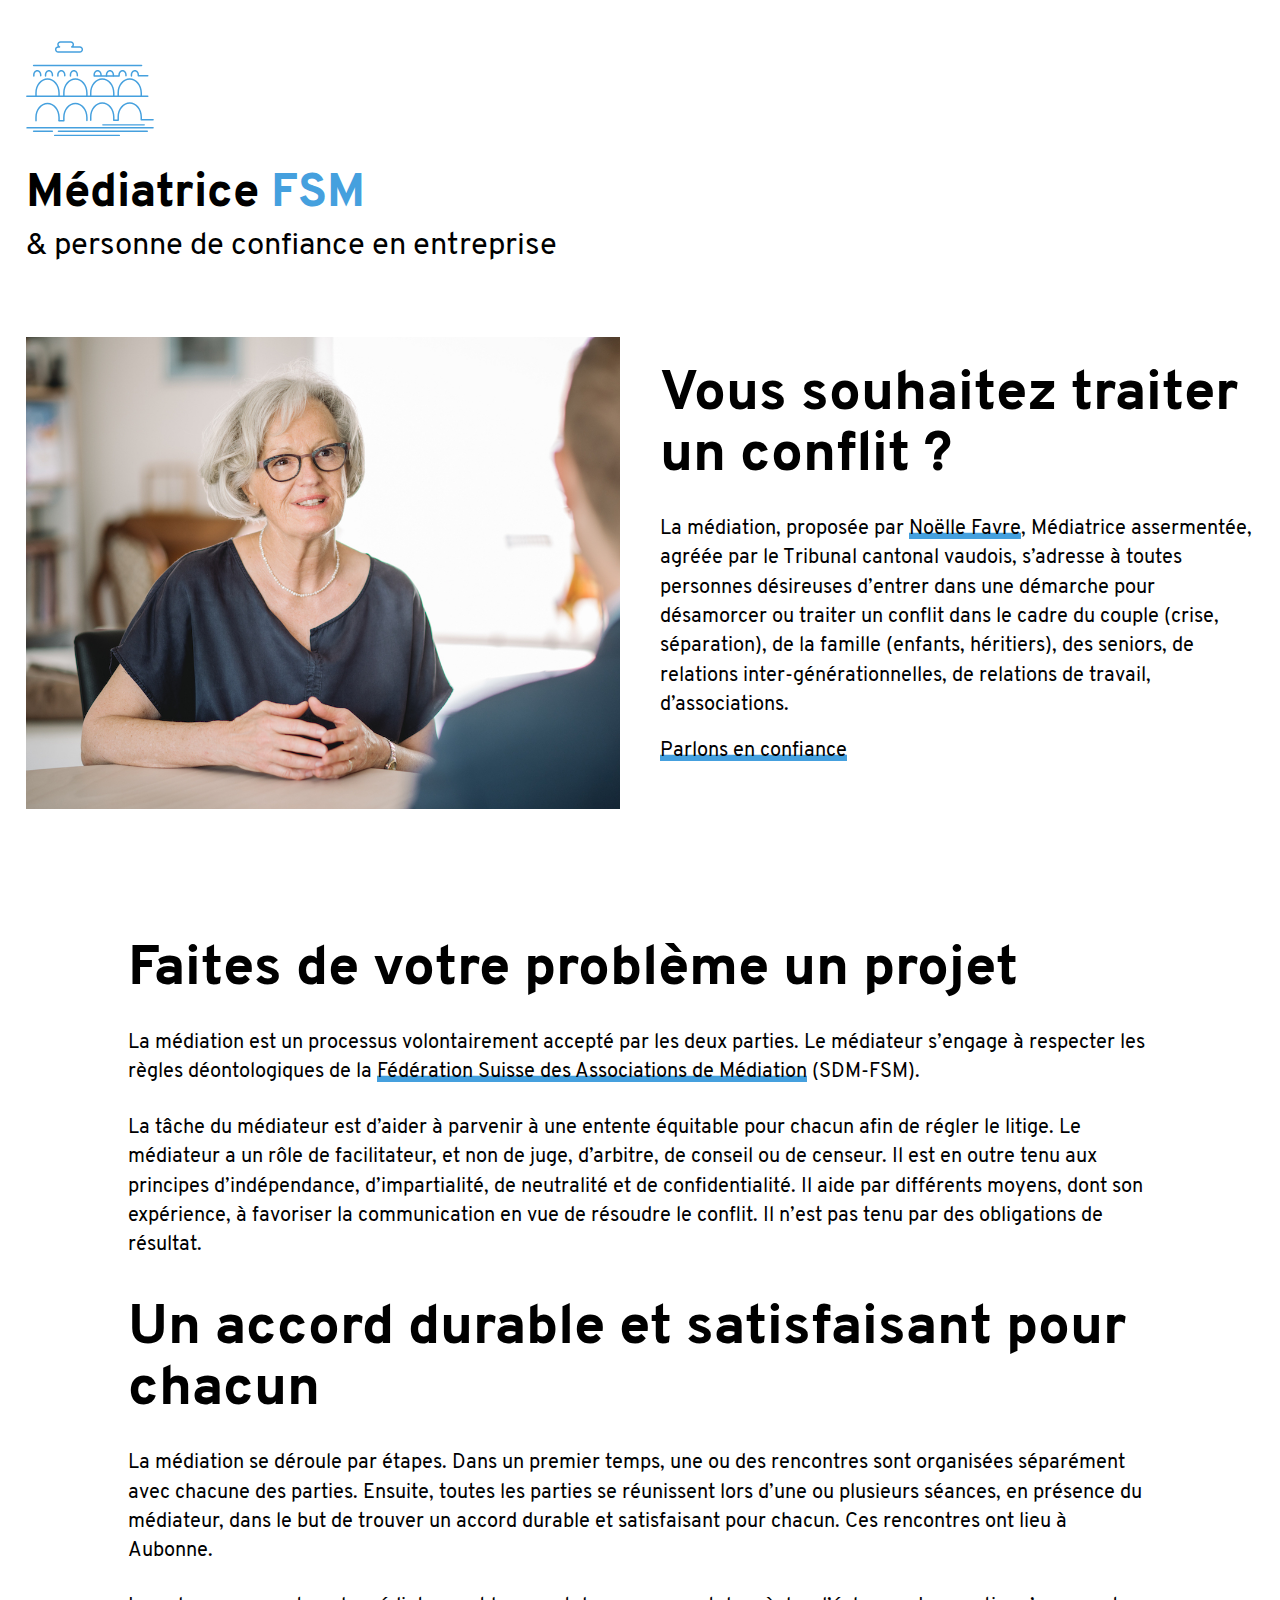
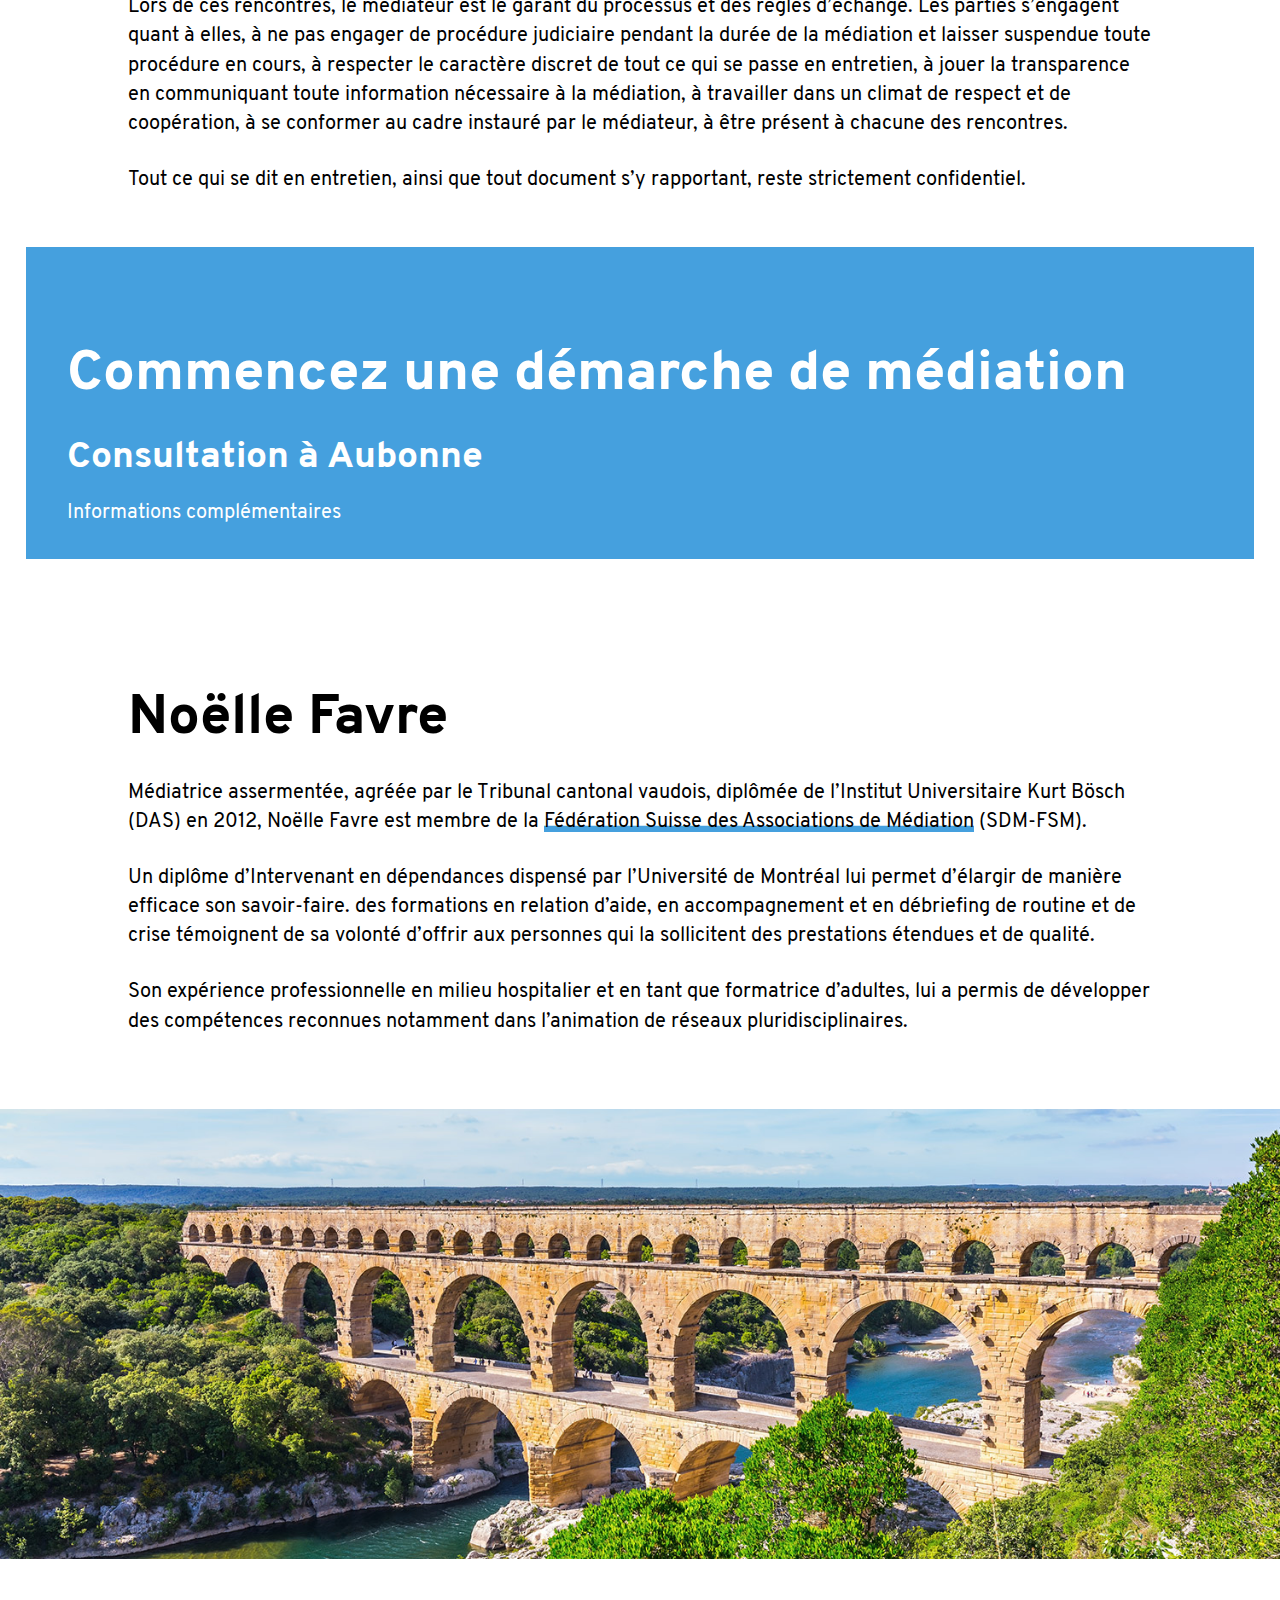
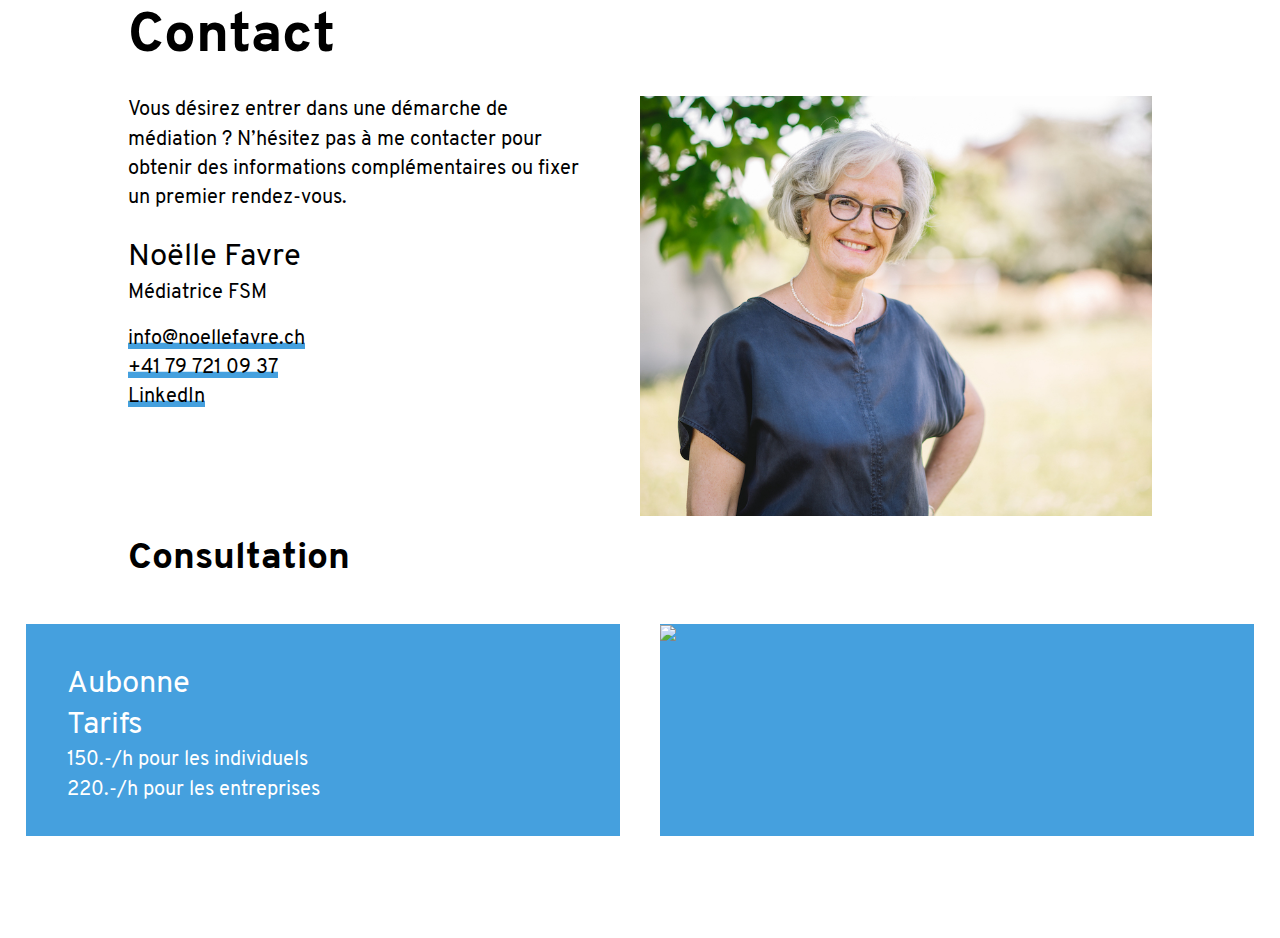
==== commit eeb00c20: "deploy: bba59da94416539ecd1b732a17f9cdaab3c35d94" ====
--- a/index.html
+++ b/index.html
@@ -1,2 +1,2 @@
 <!doctype html><html lang=fr-ch><head><meta name=generator content="Hugo 0.79.1"><meta charset=utf-8><meta name=viewport content="width=device-width,initial-scale=1"><meta http-equiv=x-ua-compatible content="IE=edge"><title>Un accord durable et satisfaisant pour chacun</title><link rel=stylesheet href=/css/style.css><link rel=apple-touch-icon sizes=57x57 href=/apple-icon-57x57.png><link rel=apple-touch-icon sizes=60x60 href=/apple-icon-60x60.png><link rel=apple-touch-icon sizes=72x72 href=/apple-icon-72x72.png><link rel=apple-touch-icon sizes=76x76 href=/apple-icon-76x76.png><link rel=apple-touch-icon sizes=114x114 href=/apple-icon-114x114.png><link rel=apple-touch-icon sizes=120x120 href=/apple-icon-120x120.png><link rel=apple-touch-icon sizes=144x144 href=/apple-icon-144x144.png><link rel=apple-touch-icon sizes=152x152 href=/apple-icon-152x152.png><link rel=apple-touch-icon sizes=180x180 href=/apple-icon-180x180.png><link rel=icon type=image/png sizes=192x192 href=/android-icon-192x192.png><link rel=icon type=image/png sizes=32x32 href=/favicon-32x32.png><link rel=icon type=image/png sizes=96x96 href=/favicon-96x96.png><link rel=icon type=image/png sizes=16x16 href=/favicon-16x16.png><link rel=manifest href=/manifest.json><meta name=msapplication-TileColor content="#000000"><meta name=msapplication-TileImage content="/ms-icon-144x144.png"><meta name=theme-color content="#000000"><meta property="og:url" content="https://noellefavre.ch"><meta property="og:title" content="Un accord durable et satisfaisant pour chacun"></head><body><header><svg width="367" height="273" viewBox="0 0 367 273" xmlns="http://www.w3.org/2000/svg" xmlns:xlink="http://www.w3.org/1999/xlink" class="logo"><g id="Page-1" stroke="none" stroke-width="1" fill="none" fill-rule="evenodd"><g id="LOGO_nf" transform="translate(-116.000000, -140.000000)" fill="#45a0de"><path d="M144.6548 300.8271C143.4888 300.8271 142.5438 299.8821 142.5438 298.7161V289.2491C142.5438 266.0291 158.3188 247.1371 177.7098 247.1371S212.8758 266.0291 212.8758 289.2491L212.8588 297.5881C212.8558 298.7531 211.9108 299.6961 210.7468 299.6961H210.7428C209.5768 299.6931 208.6338 298.7461 208.6358 297.5801L208.6528 289.2451C208.6528 268.3571 194.7718 251.3601 177.7098 251.3601S146.7658 268.3571 146.7658 289.2491V298.7161C146.7658 299.8821 145.8208 300.8271 144.6548 300.8271" id="Fill-1"/><path d="M224.5542 300.8271C223.3882 300.8271 222.4432 299.8821 222.4432 298.7161V289.2491C222.4432 266.0291 238.2192 247.1371 257.6092 247.1371 277.0012 247.1371 292.7762 266.0291 292.7762 289.2491L292.7582 297.5891C292.7562 298.7531 291.8112 299.6961 290.6472 299.6961H290.6422C289.4772 299.6931 288.5332 298.7461 288.5352 297.5791L288.5542 289.2441C288.5542 268.3571 274.6722 251.3601 257.6092 251.3601 240.5472 251.3601 226.6662 268.3571 226.6662 289.2491V298.7161C226.6662 299.8821 225.7212 300.8271 224.5542 300.8271" id="Fill-3"/><path d="M301.6211 300.8271C300.4541 300.8271 299.5091 299.8821 299.5091 298.7161V289.2491C299.5091 266.0291 315.2851 247.1371 334.6761 247.1371 354.0671 247.1371 369.8431 266.0291 369.8431 289.2491L369.8241 297.5891C369.8221 298.7531 368.8771 299.6961 367.7131 299.6961H367.7081C366.5431 299.6931 365.5991 298.7461 365.6011 297.5791L365.6201 289.2441C365.6201 268.3571 351.7391 251.3601 334.6761 251.3601 317.6141 251.3601 303.7321 268.3571 303.7321 289.2491V298.7161C303.7321 299.8821 302.7871 300.8271 301.6211 300.8271" id="Fill-5"/><path d="M380.3867 300.8271C379.2197 300.8271 378.2757 299.8821 378.2757 298.7161V289.2491C378.2757 266.0291 394.0507 247.1371 413.4437 247.1371 432.8327 247.1371 448.6097 266.0291 448.6097 289.2491L448.5907 297.5891C448.5877 298.7531 447.6427 299.6961 446.4787 299.6961H446.4737C445.3087 299.6931 444.3657 298.7461 444.3677 297.5791L444.3857 289.2441C444.3857 268.3571 430.5047 251.3601 413.4437 251.3601 396.3797 251.3601 382.4977 268.3571 382.4977 289.2491V298.7161C382.4977 299.8821 381.5527 300.8271 380.3867 300.8271" id="Fill-7"/><path d="M144.6548 370.9043C143.4888 370.9043 142.5438 369.9593 142.5438 368.7933V359.3263C142.5438 336.1063 158.3188 317.2143 177.7098 317.2143S212.8758 336.1063 212.8758 359.3263L212.8588 367.6653C212.8558 368.8303 211.9108 369.7733 210.7468 369.7733H210.7428C209.5768 369.7693 208.6338 368.8233 208.6358 367.6573L208.6528 359.3223C208.6528 338.4333 194.7718 321.4373 177.7098 321.4373S146.7658 338.4333 146.7658 359.3263V368.7933C146.7658 369.9593 145.8208 370.9043 144.6548 370.9043" id="Fill-9"/><path d="M224.5542 370.9043H210.7652C209.5992 370.9043 208.6532 369.9593 208.6532 368.7933S209.5992 366.6803 210.7652 366.6803H222.4432V359.3263C222.4432 336.1063 238.2192 317.2143 257.6092 317.2143 277.0012 317.2143 292.7762 336.1063 292.7762 359.3263L292.7582 367.6663C292.7562 368.8313 291.8112 369.7733 290.6472 369.7733H290.6422C289.4772 369.7693 288.5332 368.8233 288.5352 367.6563L288.5542 359.3213C288.5542 338.4333 274.6722 321.4373 257.6092 321.4373 240.5472 321.4373 226.6662 338.4333 226.6662 359.3263V368.7933C226.6662 369.9593 225.7212 370.9043 224.5542 370.9043" id="Fill-11"/><path d="M301.6211 369.3252C300.4541 369.3252 299.5091 368.3802 299.5091 367.2132V357.7462C299.5091 334.5262 315.2851 315.6342 334.6761 315.6342 354.0671 315.6342 369.8431 334.5262 369.8431 357.7462L369.8241 366.0872C369.8221 367.2512 368.8771 368.1932 367.7131 368.1932H367.7081C366.5431 368.1912 365.5991 367.2432 365.6011 366.0772L365.6201 357.7412C365.6201 336.8532 351.7391 319.8572 334.6761 319.8572 317.6141 319.8572 303.7321 336.8532 303.7321 357.7462V367.2132C303.7321 368.3802 302.7871 369.3252 301.6211 369.3252" id="Fill-13"/><path d="M380.3867 369.3252H367.7317C366.5657 369.3252 365.6197 368.3802 365.6197 367.2132 365.6197 366.0472 366.5657 365.1012 367.7317 365.1012H378.2757V357.7462C378.2757 334.5262 394.0507 315.6342 413.4437 315.6342 432.8327 315.6342 448.6097 334.5262 448.6097 357.7462L448.5957 363.9702H480.4697C481.6367 363.9702 482.5817 364.9162 482.5817 366.0822S481.6367 368.1932 480.4697 368.1932H446.4787C445.9177 368.1932 445.3807 367.9712 444.9857 367.5732 444.5887 367.1762 444.3667 366.6372 444.3677 366.0772L444.3857 357.7412C444.3857 336.8532 430.5047 319.8572 413.4437 319.8572 396.3797 319.8572 382.4977 336.8532 382.4977 357.7462V367.2132C382.4977 368.3802 381.5527 369.3252 380.3867 369.3252" id="Fill-15"/><path d="M138.4331 242.2759C137.2671 242.2759 136.3211 241.3309 136.3211 240.1649V237.3359C136.3211 229.5839 141.6981 223.2769 148.3061 223.2769 154.9141 223.2769 160.2911 229.5839 160.2911 237.3359L160.2851 239.8309C160.2831 240.9959 159.3381 241.9379 158.1741 241.9379H158.1691C157.0031 241.9349 156.0601 240.9879 156.0631 239.8209L156.0681 237.3309C156.0681 231.9119 152.5861 227.4999 148.3061 227.4999 144.0271 227.4999 140.5441 231.9119 140.5441 237.3359V240.1649C140.5441 241.3309 139.5991 242.2759 138.4331 242.2759" id="Fill-17"/><path d="M172.0122 242.2759C170.8462 242.2759 169.9012 241.3309 169.9012 240.1649V237.3359C169.9012 229.5839 175.2782 223.2769 181.8862 223.2769S193.8712 229.5839 193.8712 237.3359L193.8662 239.8299C193.8632 240.9949 192.9182 241.9379 191.7542 241.9379H191.7502C190.5842 241.9349 189.6402 240.9879 189.6432 239.8219L189.6482 237.3319C189.6482 231.9119 186.1662 227.4999 181.8862 227.4999S174.1242 231.9119 174.1242 237.3359V240.1649C174.1242 241.3309 173.1792 242.2759 172.0122 242.2759" id="Fill-19"/><path d="M207.3979 242.2759C206.2319 242.2759 205.2869 241.3309 205.2869 240.1649V237.3359C205.2869 229.5839 210.6629 223.2769 217.2719 223.2769 223.8799 223.2769 229.2569 229.5839 229.2569 237.3359L229.2509 239.8309C229.2479 240.9959 228.3029 241.9379 227.1389 241.9379H227.1339C225.9679 241.9349 225.0249 240.9879 225.0279 239.8209L225.0339 237.3309C225.0339 231.9119 221.5509 227.4999 217.2719 227.4999 212.9919 227.4999 209.5089 231.9119 209.5089 237.3359V240.1649C209.5089 241.3309 208.5639 242.2759 207.3979 242.2759" id="Fill-21"/><path d="M243.4771 242.2759C242.3111 242.2759 241.3661 241.3309 241.3661 240.1649V237.3359C241.3661 229.5839 246.7431 223.2769 253.3511 223.2769 259.9591 223.2769 265.3361 229.5839 265.3361 237.3359L265.3301 239.8309C265.3281 240.9959 264.3821 241.9379 263.2191 241.9379H263.2141C262.0471 241.9349 261.1051 240.9879 261.1071 239.8209L261.1131 237.3309C261.1131 231.9119 257.6311 227.4999 253.3511 227.4999S245.5891 231.9119 245.5891 237.3359V240.1649C245.5891 241.3309 244.6441 242.2759 243.4771 242.2759" id="Fill-23"/><path d="M313.584 238.0532H329.107L329.108 237.3322C329.108 231.9122 325.626 227.5002 321.346 227.5002 317.066 227.5002 313.584 231.9122 313.584 237.3362V238.0532zM382.938 242.2762H311.473C310.306 242.2762 309.361 241.3312 309.361 240.1652V237.3362C309.361 229.5842 314.738 223.2772 321.346 223.2772S333.331 229.5842 333.331 237.3362L333.329 238.0532H380.826V237.3362C380.826 229.5842 386.203 223.2772 392.811 223.2772S404.796 229.5842 404.796 237.3362L404.79 239.8312C404.788 240.9962 403.843 241.9382 402.679 241.9382H402.674C401.508 241.9352 400.565 240.9882 400.568 239.8212L400.573 237.3312C400.573 231.9122 397.091 227.5002 392.811 227.5002 388.531 227.5002 385.049 231.9122 385.049 237.3362V240.1652C385.049 241.3312 384.104 242.2762 382.938 242.2762z" id="Fill-25"/><path d="M346.8584 242.2759C345.6924 242.2759 344.7474 241.3309 344.7474 240.1649V237.3359C344.7474 229.5839 350.1244 223.2769 356.7324 223.2769 363.3394 223.2769 368.7164 229.5839 368.7164 237.3359L368.7114 239.8309C368.7094 240.9959 367.7624 241.9379 366.5994 241.9379H366.5944C365.4274 241.9349 364.4864 240.9879 364.4884 239.8209L364.4944 237.3309C364.4944 231.9119 361.0114 227.4999 356.7324 227.4999 352.4524 227.4999 348.9694 231.9119 348.9694 237.3359V240.1649C348.9694 241.3309 348.0254 242.2759 346.8584 242.2759" id="Fill-27"/><path d="M418.3232 242.2759C417.1562 242.2759 416.2112 241.3309 416.2112 240.1649V237.3359C416.2112 229.5839 421.5882 223.2769 428.1962 223.2769 434.8032 223.2769 440.1802 229.5839 440.1802 237.3359L440.1792 237.7149H465.2352C466.4012 237.7149 467.3452 238.6599 467.3452 239.8259S466.4012 241.9379 465.2352 241.9379H438.0652C437.5042 241.9379 436.9662 241.7149 436.5702 241.3179 436.1742 240.9209 435.9532 240.3829 435.9532 239.8219L435.9582 237.3319C435.9582 231.9119 432.4752 227.4999 428.1962 227.4999 423.9162 227.4999 420.4332 231.9119 420.4332 237.3359V240.1649C420.4332 241.3309 419.4892 242.2759 418.3232 242.2759" id="Fill-29"/><path d="M208.3472 159.0908C205.5182 159.0908 203.2172 161.3918 203.2172 164.2208S205.5182 169.3508 208.3472 169.3508h61.94C273.1162 169.3508 275.4172 167.0498 275.4172 164.2208S273.1162 159.0908 270.2872 159.0908H247.0652C246.0522 159.0908 245.1822 158.3708 244.9912 157.3768 244.8012 156.3818 245.3432 155.3918 246.2852 155.0168 248.2322 154.2428 249.5402 152.3268 249.5402 150.2508 249.5402 147.4218 247.2392 145.1198 244.4102 145.1198H214.8262C211.9972 145.1198 209.6962 147.4218 209.6962 150.2508 209.6962 152.3268 211.0042 154.2428 212.9522 155.0168 213.8932 155.3918 214.4352 156.3818 214.2452 157.3768 214.0542 158.3708 213.1842 159.0908 212.1712 159.0908H208.3472zM270.2872 173.5738h-61.94C203.1892 173.5738 198.9942 169.3778 198.9942 164.2208 198.9942 159.6018 202.3592 155.7548 206.7662 155.0008 205.9352 153.5958 205.4732 151.9668 205.4732 150.2508 205.4732 145.0928 209.6692 140.8978 214.8262 140.8978H244.4102C249.5672 140.8978 253.7632 145.0928 253.7632 150.2508 253.7632 151.9128 253.3302 153.4928 252.5482 154.8678H270.2872C275.4452 154.8678 279.6402 159.0628 279.6402 164.2208 279.6402 169.3778 275.4452 173.5738 270.2872 173.5738z" id="Fill-31"/><path d="M455.0293 382.5889H336.3233C335.1563 382.5889 334.2113 381.6439 334.2113 380.4779 334.2113 379.3109 335.1563 378.3659 336.3233 378.3659H455.0293C456.1953 378.3659 457.1393 379.3109 457.1393 380.4779 457.1393 381.6439 456.1953 382.5889 455.0293 382.5889" id="Fill-33"/><path d="M480.4697 391.0488H119.1037C117.9987 391.0488 116.9917 390.2538 116.8817 389.1548 116.7557 387.8918 117.7437 386.8258 118.9827 386.8258H480.3227C481.4437 386.8258 482.4787 387.6328 482.5737 388.7498 482.6817 390.0018 481.6987 391.0488 480.4697 391.0488" id="Fill-35"/><path d="M463.8184 400.7617H208.9544C207.7884 400.7617 206.8424 399.8177 206.8424 398.6517S207.7884 396.5387 208.9544 396.5387h254.864C464.9844 396.5387 465.9284 397.4857 465.9284 398.6517S464.9844 400.7617 463.8184 400.7617" id="Fill-37"/><path d="M191.6089 400.7617h-53.893C136.5499 400.7617 135.6049 399.8177 135.6049 398.6517S136.5499 396.5387 137.7159 396.5387h53.893C192.7749 396.5387 193.7209 397.4857 193.7209 398.6517S192.7749 400.7617 191.6089 400.7617" id="Fill-39"/><path d="M383.71 412.79H198.179C197.012 412.79 196.067 411.845 196.067 410.679 196.067 409.512 197.012 408.567 198.179 408.567H383.71C384.876 408.567 385.821 409.512 385.821 410.679 385.821 411.845 384.876 412.79 383.71 412.79" id="Fill-41"/><path d="M447.4375 212.063H137.7155C136.5495 212.063 135.6045 211.118 135.6045 209.952 135.6045 208.785 136.5495 207.84 137.7155 207.84h309.722C448.6055 207.84 449.5495 208.785 449.5495 209.952 449.5495 211.118 448.6055 212.063 447.4375 212.063" id="Fill-43"/><path d="M465.2354 300.8271H118.2974C117.1314 300.8271 116.1864 299.8821 116.1864 298.7161S117.1314 296.6041 118.2974 296.6041H465.2354C466.4014 296.6041 467.3454 297.5501 467.3454 298.7161S466.4014 300.8271 465.2354 300.8271" id="Fill-45"/></g></g></svg><h1><strong>Médiatrice <span>FSM</span></strong>
-<i>& personne de confiance en entreprise</i></h1></header><main class=container><div class=container-full><div class=teaser><img src=/images/noelle_favre_web.jpg alt="Noëlle Favre"><div><h1 id=vous-souhaitez-traiter-un-conflit>Vous souhaitez traiter un conflit ?</h1><p>La médiation, proposée par <a href=#no%C3%ABlle-favre>Noëlle Favre</a>, Médiatrice assermentée, agréée par le Tribunal cantonal vaudois, s’adresse à toutes personnes désireuses d’entrer dans une démarche pour désamorcer ou traiter un conflit dans le cadre du couple (crise, séparation), de la famille (enfants, héritiers), des seniors, de relations inter-générationnelles, de relations de travail, d’associations.</p><p><a href=#no%C3%ABlle-favre>Parlons en confiance</a></p></div></div></div><h1 id=faites-de-votre-problème-un-projet>Faites de votre problème un projet</h1><p>La médiation est un processus volontairement accepté par les deux parties. Le médiateur s’engage à respecter les règles déontologiques de la <a href=https://www.mediation-ch.org/cms3/fr/>Fédération Suisse des Associations de Médiation</a> (SDM-FSM).</p><p>La tâche du médiateur est d’aider à parvenir à une entente équitable pour chacun afin de régler le litige. Le médiateur a un rôle de facilitateur, et non de juge, d’arbitre, de conseil ou de censeur. Il est en outre tenu aux principes d’indépendance, d’impartialité, de neutralité et de confidentialité. Il aide par différents moyens, dont son expérience, à favoriser la communication en vue de résoudre le conflit. Il n’est pas tenu par des obligations de résultat.</p></br></br><h1 id=un-accord-durable-et-satisfaisant-pour-chacun>Un accord durable et satisfaisant pour chacun</h1><p>La médiation se déroule par étapes. Dans un premier temps, une ou des rencontres sont organisées séparément avec chacune des parties. Ensuite, toutes les parties se réunissent lors d’une ou plusieurs séances, en présence du médiateur, dans le but de trouver un accord durable et satisfaisant pour chacun. Ces rencontres ont lieu à Aubonne ou Lausanne.</p><p>Lors de ces rencontres, le médiateur est le garant du processus et des règles d’échange. Les parties s’engagent quant à elles, à ne pas engager de procédure judiciaire pendant la durée de la médiation et laisser suspendue toute procédure en cours, à respecter le caractère discret de tout ce qui se passe en entretien, à jouer la transparence en communiquant toute information nécessaire à la médiation, à travailler dans un climat de respect et de coopération, à se conformer au cadre instauré par le médiateur, à être présent à chacune des rencontres.</p><p>Tout ce qui se dit en entretien, ainsi que tout document s’y rapportant, reste strictement confidentiel.</p><div class=container-full><div class=boxes><div class=box></br></br><h1 id=commencez-une-démarche-de-médiation>Commencez une démarche de médiation</h1><h2 id=consultation-à-aubonne-ou-lausanne>Consultation à Aubonne ou Lausanne</h2><p><a href=#contact>Informations complémentaires</a></p></div></div></div><h1 id=noëlle-favre>Noëlle Favre</h1><p>Médiatrice assermentée, agréée par le Tribunal cantonal vaudois, diplômée de l’Institut Universitaire Kurt Bösch (DAS) en 2012, Noëlle Favre est membre de la <a href=https://www.mediation-ch.org/cms3/fr/>Fédération Suisse des Associations de Médiation</a> (SDM-FSM).</p><p>Un diplôme d’Intervenant en dépendances dispensé par l’Université de Montréal lui permet d’élargir de manière efficace son savoir-faire. Des formations en relation d’aide et en accompagnement témoignent de sa volonté d’offrir aux personnes qui la sollicitent des prestations étendues et de qualité.</p><p>Son expérience professionnelle en milieu hospitalier et en tant que formatrice d’adultes, lui a permis de développer des compétences reconnues notamment dans l’animation de réseaux pluridisciplinaires.</p><div class="container-full image-full"><p><img src=/images/banner.jpg alt="Pont du Gard"></p></div><div class=contact><h1 id=contact>Contact</h1><p><img src=/images/noelle_favre_portrait.jpg alt="Noëlle Favre - Médiatrice FSM"></p><p>Vous désirez entrer dans une démarche de médiation ? N’hésitez pas à me contacter pour obtenir des informations complémentaires ou fixer un premier rendez-vous.</p><h3 id=noëlle-favre-1>Noëlle Favre</h3><p>Médiatrice FSM<br></p><p><a href=mailto:info@noellefavre.ch>info@noellefavre.ch</a><br><a href=tel:0041797210937>+41 79 721 09 37</a><br><a href="https://www.linkedin.com/in/no%C3%ABlle-favre-durand-gasselin-26262842/?ppe=1">LinkedIn</a></p></div><h2 id=consultation>Consultation</h2><div class=container-full><div class=boxes><div class=box style=padding-top:2em><h3 id=lausanne-et-aubonne>Lausanne et Aubonne</h3><h3 id=tarifs>Tarifs</h3><p>150.-/h pour les individuels<br>220.-/h pour les entreprises</p></div><div class="box map"><img src="https://maps.googleapis.com/maps/api/staticmap?center=monnaz&zoom=11&scale=1&size=800x400&maptype=roadmap&key=AIzaSyB7WmbGqFkkJ9Nl-58evxfLgAVDPZ8qcfE&format=png&visual_refresh=true&markers=size:mid%7Ccolor:0xff2600%7Clabel:%7CLausanne&markers=size:mid%7Ccolor:0xff0000%7Clabel:%7CAubonne"></div></div></div></main></body></html>+<i>& personne de confiance en entreprise</i></h1></header><main class=container><div class=container-full><div class=teaser><img src=/images/noelle_favre_web.jpg alt="Noëlle Favre"><div><h1 id=vous-souhaitez-traiter-un-conflit>Vous souhaitez traiter un conflit ?</h1><p>La médiation, proposée par <a href=#no%C3%ABlle-favre>Noëlle Favre</a>, Médiatrice assermentée, agréée par le Tribunal cantonal vaudois, s’adresse à toutes personnes désireuses d’entrer dans une démarche pour désamorcer ou traiter un conflit dans le cadre du couple (crise, séparation), de la famille (enfants, héritiers), des seniors, de relations inter-générationnelles, de relations de travail, d’associations.</p><p><a href=#no%C3%ABlle-favre>Parlons en confiance</a></p></div></div></div><h1 id=faites-de-votre-problème-un-projet>Faites de votre problème un projet</h1><p>La médiation est un processus volontairement accepté par les deux parties. Le médiateur s’engage à respecter les règles déontologiques de la <a href=https://www.mediation-ch.org/cms3/fr/>Fédération Suisse des Associations de Médiation</a> (SDM-FSM).</p><p>La tâche du médiateur est d’aider à parvenir à une entente équitable pour chacun afin de régler le litige. Le médiateur a un rôle de facilitateur, et non de juge, d’arbitre, de conseil ou de censeur. Il est en outre tenu aux principes d’indépendance, d’impartialité, de neutralité et de confidentialité. Il aide par différents moyens, dont son expérience, à favoriser la communication en vue de résoudre le conflit. Il n’est pas tenu par des obligations de résultat.</p></br></br><h1 id=un-accord-durable-et-satisfaisant-pour-chacun>Un accord durable et satisfaisant pour chacun</h1><p>La médiation se déroule par étapes. Dans un premier temps, une ou des rencontres sont organisées séparément avec chacune des parties. Ensuite, toutes les parties se réunissent lors d’une ou plusieurs séances, en présence du médiateur, dans le but de trouver un accord durable et satisfaisant pour chacun. Ces rencontres ont lieu à Aubonne.</p><p>Lors de ces rencontres, le médiateur est le garant du processus et des règles d’échange. Les parties s’engagent quant à elles, à ne pas engager de procédure judiciaire pendant la durée de la médiation et laisser suspendue toute procédure en cours, à respecter le caractère discret de tout ce qui se passe en entretien, à jouer la transparence en communiquant toute information nécessaire à la médiation, à travailler dans un climat de respect et de coopération, à se conformer au cadre instauré par le médiateur, à être présent à chacune des rencontres.</p><p>Tout ce qui se dit en entretien, ainsi que tout document s’y rapportant, reste strictement confidentiel.</p><div class=container-full><div class=boxes><div class=box></br></br><h1 id=commencez-une-démarche-de-médiation>Commencez une démarche de médiation</h1><h2 id=consultation-à-aubonne>Consultation à Aubonne</h2><p><a href=#contact>Informations complémentaires</a></p></div></div></div><h1 id=noëlle-favre>Noëlle Favre</h1><p>Médiatrice assermentée, agréée par le Tribunal cantonal vaudois, diplômée de l’Institut Universitaire Kurt Bösch (DAS) en 2012, Noëlle Favre est membre de la <a href=https://www.mediation-ch.org/cms3/fr/>Fédération Suisse des Associations de Médiation</a> (SDM-FSM).</p><p>Un diplôme d’Intervenant en dépendances dispensé par l’Université de Montréal lui permet d’élargir de manière efficace son savoir-faire. des formations en relation d’aide, en accompagnement et en débriefing de routine et de crise témoignent de sa volonté d’offrir aux personnes qui la sollicitent des prestations étendues et de qualité.</p><p>Son expérience professionnelle en milieu hospitalier et en tant que formatrice d’adultes, lui a permis de développer des compétences reconnues notamment dans l’animation de réseaux pluridisciplinaires.</p><div class="container-full image-full"><p><img src=/images/banner.jpg alt="Pont du Gard"></p></div><div class=contact><h1 id=contact>Contact</h1><p><img src=/images/noelle_favre_portrait.jpg alt="Noëlle Favre - Médiatrice FSM"></p><p>Vous désirez entrer dans une démarche de médiation ? N’hésitez pas à me contacter pour obtenir des informations complémentaires ou fixer un premier rendez-vous.</p><h3 id=noëlle-favre-1>Noëlle Favre</h3><p>Médiatrice FSM<br></p><p><a href=mailto:info@noellefavre.ch>info@noellefavre.ch</a><br><a href=tel:0041797210937>+41 79 721 09 37</a><br><a href="https://www.linkedin.com/in/no%C3%ABlle-favre-durand-gasselin-26262842/?ppe=1">LinkedIn</a></p></div><h2 id=consultation>Consultation</h2><div class=container-full><div class=boxes><div class=box style=padding-top:2em><h3 id=aubonne>Aubonne</h3><h3 id=tarifs>Tarifs</h3><p>150.-/h pour les individuels<br>220.-/h pour les entreprises</p></div><div class="box map"><img src="https://maps.googleapis.com/maps/api/staticmap?center=monnaz&zoom=11&scale=1&size=800x400&maptype=roadmap&key=AIzaSyB7WmbGqFkkJ9Nl-58evxfLgAVDPZ8qcfE&format=png&visual_refresh=true&markers=size:mid%7Ccolor:0xff0000%7Clabel:%7CAubonnee"></div></div></div></main></body></html>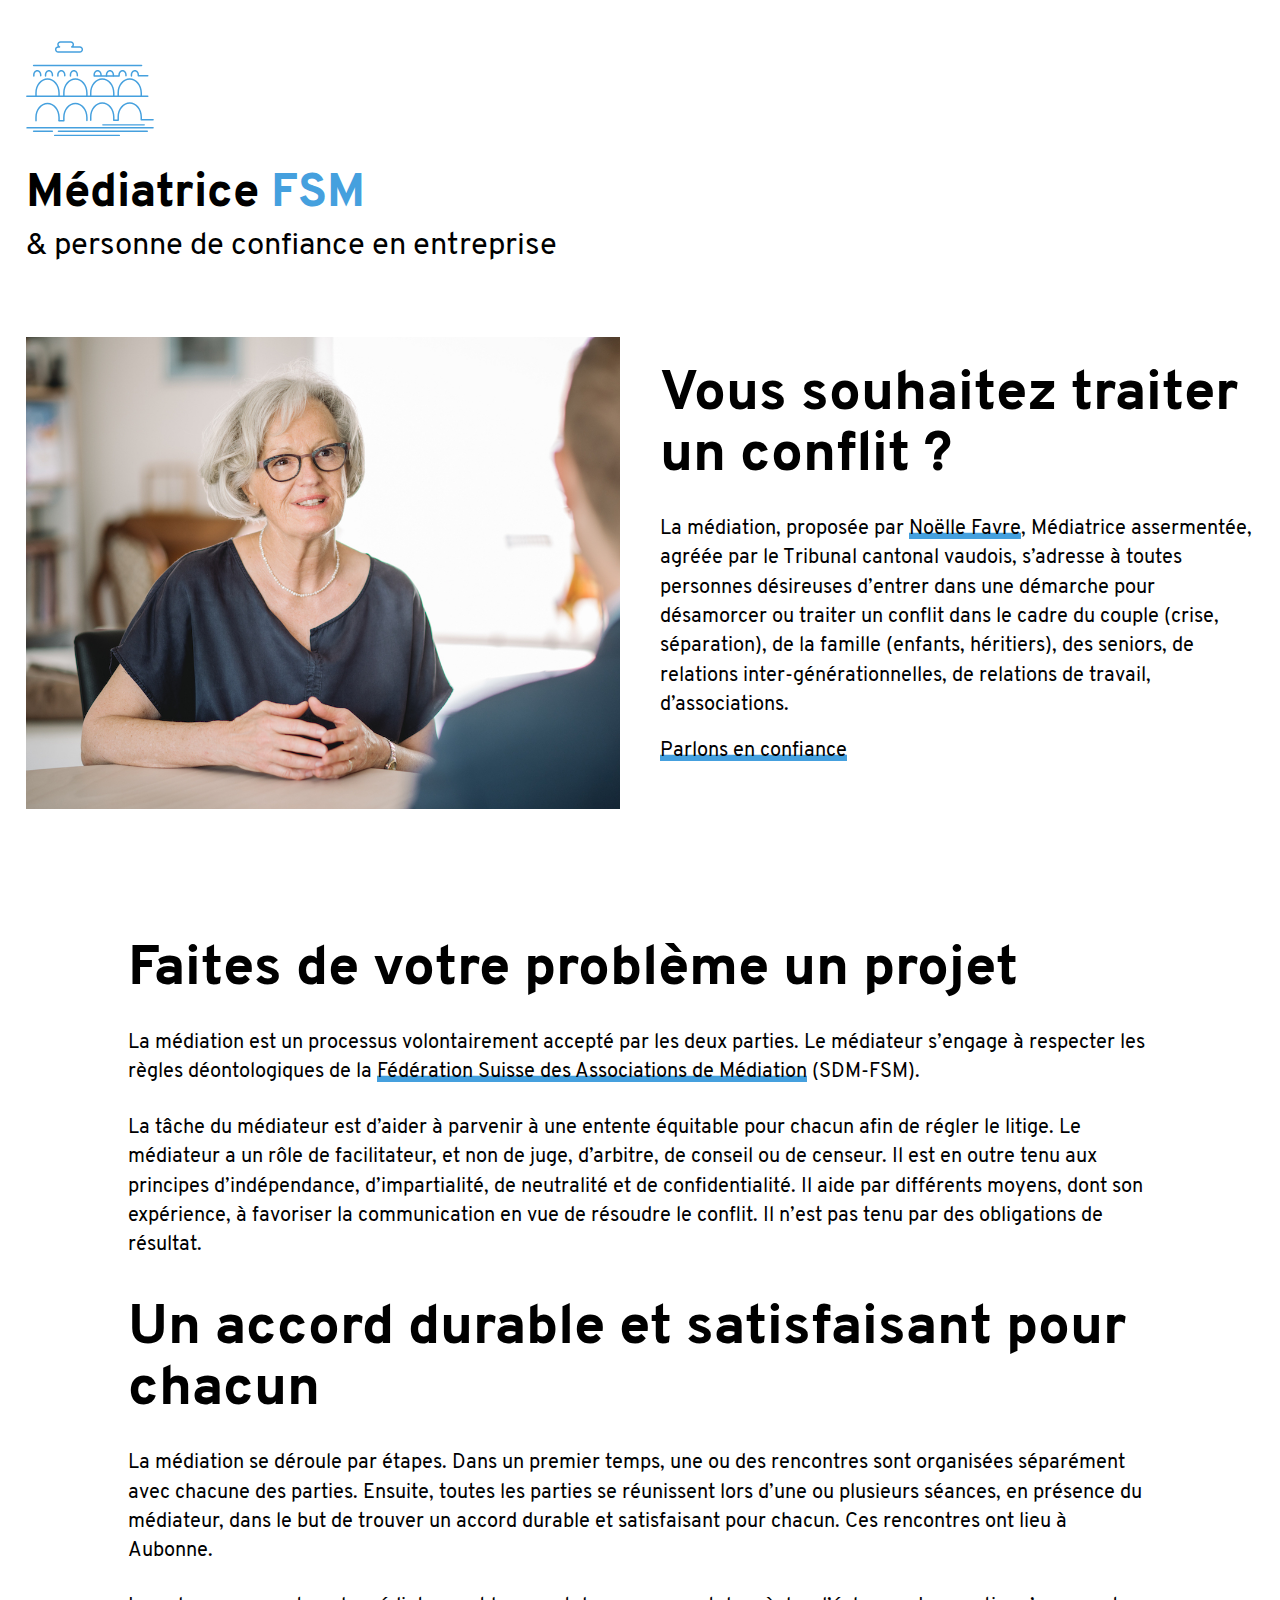
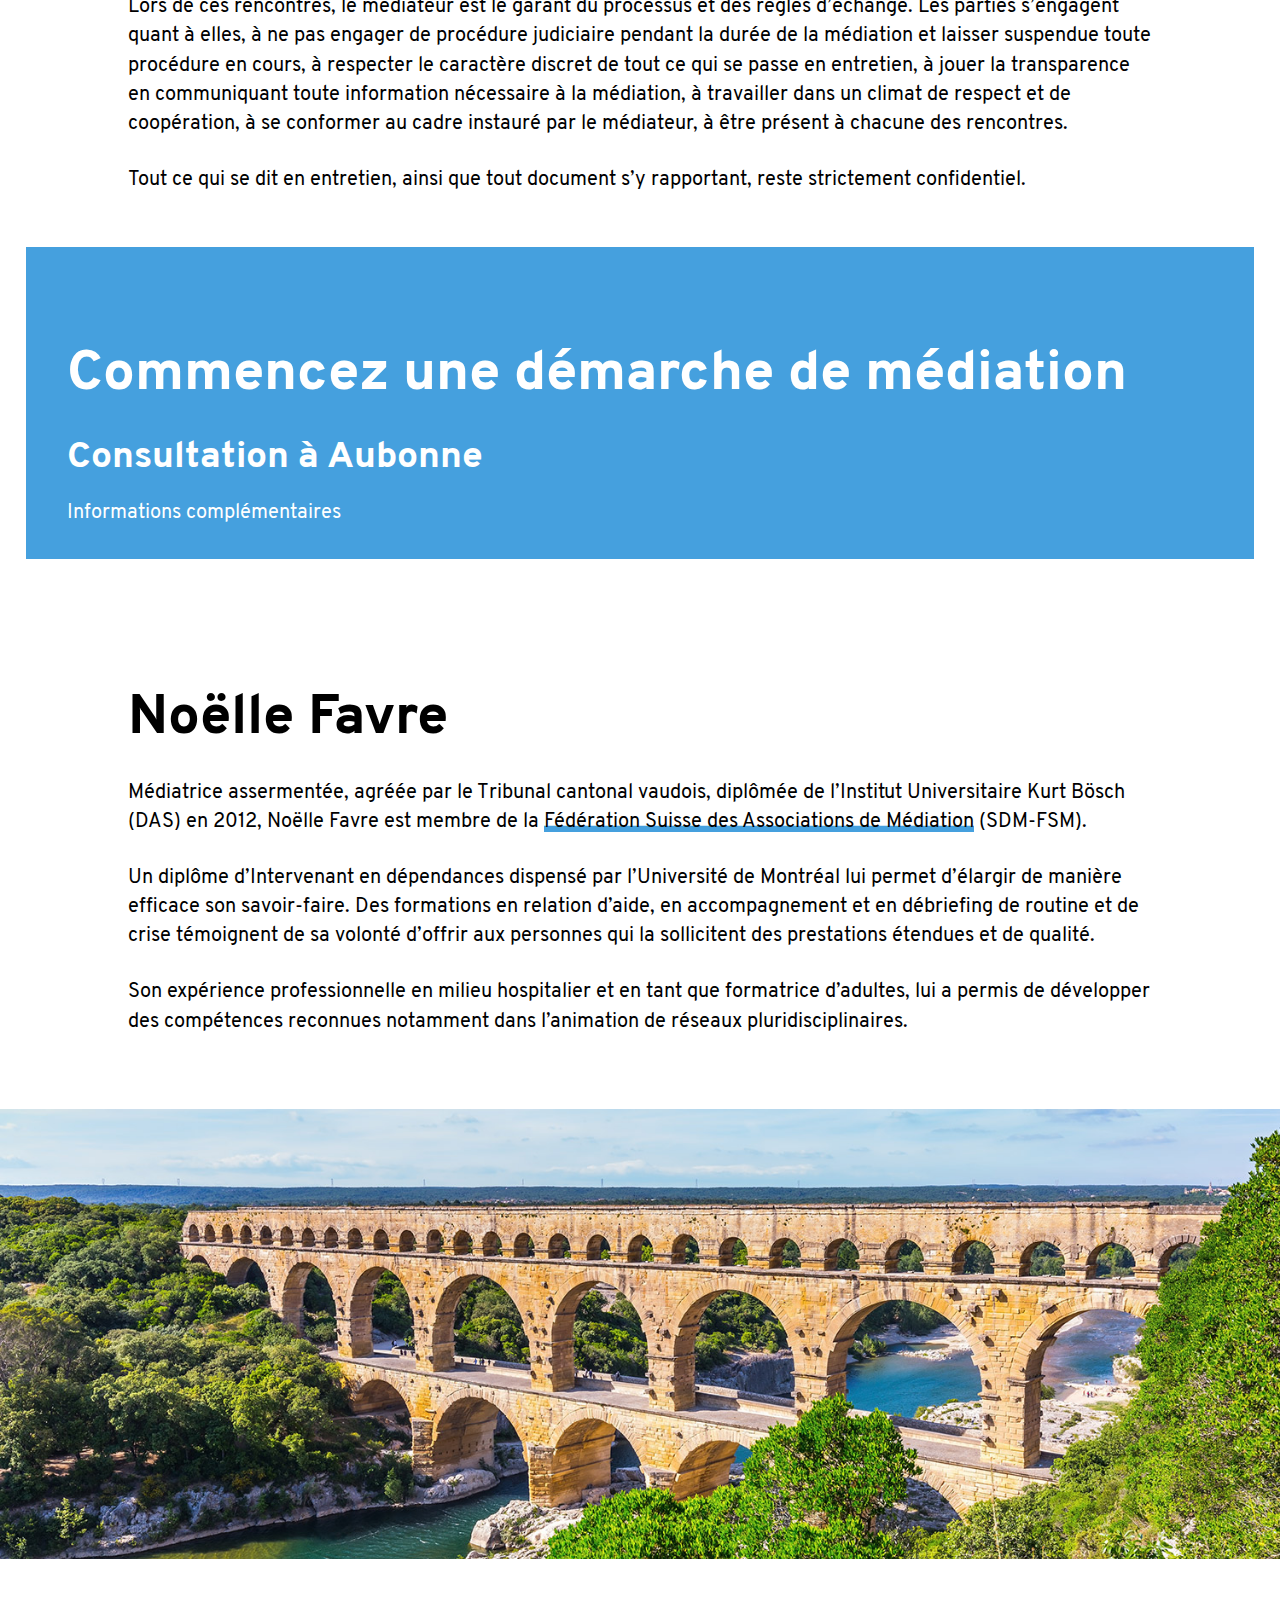
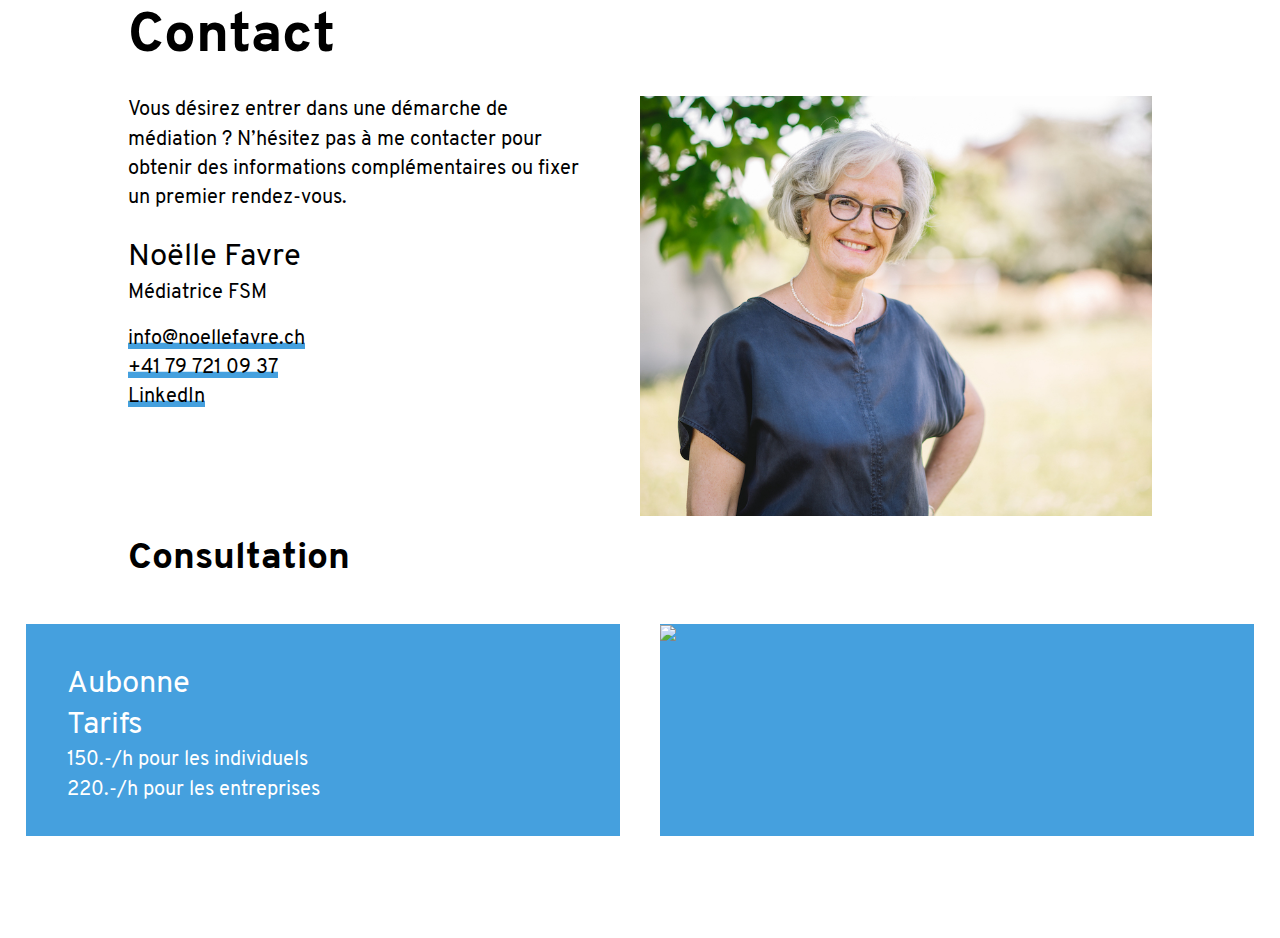
==== commit 12a59f44: "deploy: 0bc7739bae50d6260954b0ef31ffef74318b22a0" ====
--- a/index.html
+++ b/index.html
@@ -1,2 +1,2 @@
 <!doctype html><html lang=fr-ch><head><meta name=generator content="Hugo 0.79.1"><meta charset=utf-8><meta name=viewport content="width=device-width,initial-scale=1"><meta http-equiv=x-ua-compatible content="IE=edge"><title>Un accord durable et satisfaisant pour chacun</title><link rel=stylesheet href=/css/style.css><link rel=apple-touch-icon sizes=57x57 href=/apple-icon-57x57.png><link rel=apple-touch-icon sizes=60x60 href=/apple-icon-60x60.png><link rel=apple-touch-icon sizes=72x72 href=/apple-icon-72x72.png><link rel=apple-touch-icon sizes=76x76 href=/apple-icon-76x76.png><link rel=apple-touch-icon sizes=114x114 href=/apple-icon-114x114.png><link rel=apple-touch-icon sizes=120x120 href=/apple-icon-120x120.png><link rel=apple-touch-icon sizes=144x144 href=/apple-icon-144x144.png><link rel=apple-touch-icon sizes=152x152 href=/apple-icon-152x152.png><link rel=apple-touch-icon sizes=180x180 href=/apple-icon-180x180.png><link rel=icon type=image/png sizes=192x192 href=/android-icon-192x192.png><link rel=icon type=image/png sizes=32x32 href=/favicon-32x32.png><link rel=icon type=image/png sizes=96x96 href=/favicon-96x96.png><link rel=icon type=image/png sizes=16x16 href=/favicon-16x16.png><link rel=manifest href=/manifest.json><meta name=msapplication-TileColor content="#000000"><meta name=msapplication-TileImage content="/ms-icon-144x144.png"><meta name=theme-color content="#000000"><meta property="og:url" content="https://noellefavre.ch"><meta property="og:title" content="Un accord durable et satisfaisant pour chacun"></head><body><header><svg width="367" height="273" viewBox="0 0 367 273" xmlns="http://www.w3.org/2000/svg" xmlns:xlink="http://www.w3.org/1999/xlink" class="logo"><g id="Page-1" stroke="none" stroke-width="1" fill="none" fill-rule="evenodd"><g id="LOGO_nf" transform="translate(-116.000000, -140.000000)" fill="#45a0de"><path d="M144.6548 300.8271C143.4888 300.8271 142.5438 299.8821 142.5438 298.7161V289.2491C142.5438 266.0291 158.3188 247.1371 177.7098 247.1371S212.8758 266.0291 212.8758 289.2491L212.8588 297.5881C212.8558 298.7531 211.9108 299.6961 210.7468 299.6961H210.7428C209.5768 299.6931 208.6338 298.7461 208.6358 297.5801L208.6528 289.2451C208.6528 268.3571 194.7718 251.3601 177.7098 251.3601S146.7658 268.3571 146.7658 289.2491V298.7161C146.7658 299.8821 145.8208 300.8271 144.6548 300.8271" id="Fill-1"/><path d="M224.5542 300.8271C223.3882 300.8271 222.4432 299.8821 222.4432 298.7161V289.2491C222.4432 266.0291 238.2192 247.1371 257.6092 247.1371 277.0012 247.1371 292.7762 266.0291 292.7762 289.2491L292.7582 297.5891C292.7562 298.7531 291.8112 299.6961 290.6472 299.6961H290.6422C289.4772 299.6931 288.5332 298.7461 288.5352 297.5791L288.5542 289.2441C288.5542 268.3571 274.6722 251.3601 257.6092 251.3601 240.5472 251.3601 226.6662 268.3571 226.6662 289.2491V298.7161C226.6662 299.8821 225.7212 300.8271 224.5542 300.8271" id="Fill-3"/><path d="M301.6211 300.8271C300.4541 300.8271 299.5091 299.8821 299.5091 298.7161V289.2491C299.5091 266.0291 315.2851 247.1371 334.6761 247.1371 354.0671 247.1371 369.8431 266.0291 369.8431 289.2491L369.8241 297.5891C369.8221 298.7531 368.8771 299.6961 367.7131 299.6961H367.7081C366.5431 299.6931 365.5991 298.7461 365.6011 297.5791L365.6201 289.2441C365.6201 268.3571 351.7391 251.3601 334.6761 251.3601 317.6141 251.3601 303.7321 268.3571 303.7321 289.2491V298.7161C303.7321 299.8821 302.7871 300.8271 301.6211 300.8271" id="Fill-5"/><path d="M380.3867 300.8271C379.2197 300.8271 378.2757 299.8821 378.2757 298.7161V289.2491C378.2757 266.0291 394.0507 247.1371 413.4437 247.1371 432.8327 247.1371 448.6097 266.0291 448.6097 289.2491L448.5907 297.5891C448.5877 298.7531 447.6427 299.6961 446.4787 299.6961H446.4737C445.3087 299.6931 444.3657 298.7461 444.3677 297.5791L444.3857 289.2441C444.3857 268.3571 430.5047 251.3601 413.4437 251.3601 396.3797 251.3601 382.4977 268.3571 382.4977 289.2491V298.7161C382.4977 299.8821 381.5527 300.8271 380.3867 300.8271" id="Fill-7"/><path d="M144.6548 370.9043C143.4888 370.9043 142.5438 369.9593 142.5438 368.7933V359.3263C142.5438 336.1063 158.3188 317.2143 177.7098 317.2143S212.8758 336.1063 212.8758 359.3263L212.8588 367.6653C212.8558 368.8303 211.9108 369.7733 210.7468 369.7733H210.7428C209.5768 369.7693 208.6338 368.8233 208.6358 367.6573L208.6528 359.3223C208.6528 338.4333 194.7718 321.4373 177.7098 321.4373S146.7658 338.4333 146.7658 359.3263V368.7933C146.7658 369.9593 145.8208 370.9043 144.6548 370.9043" id="Fill-9"/><path d="M224.5542 370.9043H210.7652C209.5992 370.9043 208.6532 369.9593 208.6532 368.7933S209.5992 366.6803 210.7652 366.6803H222.4432V359.3263C222.4432 336.1063 238.2192 317.2143 257.6092 317.2143 277.0012 317.2143 292.7762 336.1063 292.7762 359.3263L292.7582 367.6663C292.7562 368.8313 291.8112 369.7733 290.6472 369.7733H290.6422C289.4772 369.7693 288.5332 368.8233 288.5352 367.6563L288.5542 359.3213C288.5542 338.4333 274.6722 321.4373 257.6092 321.4373 240.5472 321.4373 226.6662 338.4333 226.6662 359.3263V368.7933C226.6662 369.9593 225.7212 370.9043 224.5542 370.9043" id="Fill-11"/><path d="M301.6211 369.3252C300.4541 369.3252 299.5091 368.3802 299.5091 367.2132V357.7462C299.5091 334.5262 315.2851 315.6342 334.6761 315.6342 354.0671 315.6342 369.8431 334.5262 369.8431 357.7462L369.8241 366.0872C369.8221 367.2512 368.8771 368.1932 367.7131 368.1932H367.7081C366.5431 368.1912 365.5991 367.2432 365.6011 366.0772L365.6201 357.7412C365.6201 336.8532 351.7391 319.8572 334.6761 319.8572 317.6141 319.8572 303.7321 336.8532 303.7321 357.7462V367.2132C303.7321 368.3802 302.7871 369.3252 301.6211 369.3252" id="Fill-13"/><path d="M380.3867 369.3252H367.7317C366.5657 369.3252 365.6197 368.3802 365.6197 367.2132 365.6197 366.0472 366.5657 365.1012 367.7317 365.1012H378.2757V357.7462C378.2757 334.5262 394.0507 315.6342 413.4437 315.6342 432.8327 315.6342 448.6097 334.5262 448.6097 357.7462L448.5957 363.9702H480.4697C481.6367 363.9702 482.5817 364.9162 482.5817 366.0822S481.6367 368.1932 480.4697 368.1932H446.4787C445.9177 368.1932 445.3807 367.9712 444.9857 367.5732 444.5887 367.1762 444.3667 366.6372 444.3677 366.0772L444.3857 357.7412C444.3857 336.8532 430.5047 319.8572 413.4437 319.8572 396.3797 319.8572 382.4977 336.8532 382.4977 357.7462V367.2132C382.4977 368.3802 381.5527 369.3252 380.3867 369.3252" id="Fill-15"/><path d="M138.4331 242.2759C137.2671 242.2759 136.3211 241.3309 136.3211 240.1649V237.3359C136.3211 229.5839 141.6981 223.2769 148.3061 223.2769 154.9141 223.2769 160.2911 229.5839 160.2911 237.3359L160.2851 239.8309C160.2831 240.9959 159.3381 241.9379 158.1741 241.9379H158.1691C157.0031 241.9349 156.0601 240.9879 156.0631 239.8209L156.0681 237.3309C156.0681 231.9119 152.5861 227.4999 148.3061 227.4999 144.0271 227.4999 140.5441 231.9119 140.5441 237.3359V240.1649C140.5441 241.3309 139.5991 242.2759 138.4331 242.2759" id="Fill-17"/><path d="M172.0122 242.2759C170.8462 242.2759 169.9012 241.3309 169.9012 240.1649V237.3359C169.9012 229.5839 175.2782 223.2769 181.8862 223.2769S193.8712 229.5839 193.8712 237.3359L193.8662 239.8299C193.8632 240.9949 192.9182 241.9379 191.7542 241.9379H191.7502C190.5842 241.9349 189.6402 240.9879 189.6432 239.8219L189.6482 237.3319C189.6482 231.9119 186.1662 227.4999 181.8862 227.4999S174.1242 231.9119 174.1242 237.3359V240.1649C174.1242 241.3309 173.1792 242.2759 172.0122 242.2759" id="Fill-19"/><path d="M207.3979 242.2759C206.2319 242.2759 205.2869 241.3309 205.2869 240.1649V237.3359C205.2869 229.5839 210.6629 223.2769 217.2719 223.2769 223.8799 223.2769 229.2569 229.5839 229.2569 237.3359L229.2509 239.8309C229.2479 240.9959 228.3029 241.9379 227.1389 241.9379H227.1339C225.9679 241.9349 225.0249 240.9879 225.0279 239.8209L225.0339 237.3309C225.0339 231.9119 221.5509 227.4999 217.2719 227.4999 212.9919 227.4999 209.5089 231.9119 209.5089 237.3359V240.1649C209.5089 241.3309 208.5639 242.2759 207.3979 242.2759" id="Fill-21"/><path d="M243.4771 242.2759C242.3111 242.2759 241.3661 241.3309 241.3661 240.1649V237.3359C241.3661 229.5839 246.7431 223.2769 253.3511 223.2769 259.9591 223.2769 265.3361 229.5839 265.3361 237.3359L265.3301 239.8309C265.3281 240.9959 264.3821 241.9379 263.2191 241.9379H263.2141C262.0471 241.9349 261.1051 240.9879 261.1071 239.8209L261.1131 237.3309C261.1131 231.9119 257.6311 227.4999 253.3511 227.4999S245.5891 231.9119 245.5891 237.3359V240.1649C245.5891 241.3309 244.6441 242.2759 243.4771 242.2759" id="Fill-23"/><path d="M313.584 238.0532H329.107L329.108 237.3322C329.108 231.9122 325.626 227.5002 321.346 227.5002 317.066 227.5002 313.584 231.9122 313.584 237.3362V238.0532zM382.938 242.2762H311.473C310.306 242.2762 309.361 241.3312 309.361 240.1652V237.3362C309.361 229.5842 314.738 223.2772 321.346 223.2772S333.331 229.5842 333.331 237.3362L333.329 238.0532H380.826V237.3362C380.826 229.5842 386.203 223.2772 392.811 223.2772S404.796 229.5842 404.796 237.3362L404.79 239.8312C404.788 240.9962 403.843 241.9382 402.679 241.9382H402.674C401.508 241.9352 400.565 240.9882 400.568 239.8212L400.573 237.3312C400.573 231.9122 397.091 227.5002 392.811 227.5002 388.531 227.5002 385.049 231.9122 385.049 237.3362V240.1652C385.049 241.3312 384.104 242.2762 382.938 242.2762z" id="Fill-25"/><path d="M346.8584 242.2759C345.6924 242.2759 344.7474 241.3309 344.7474 240.1649V237.3359C344.7474 229.5839 350.1244 223.2769 356.7324 223.2769 363.3394 223.2769 368.7164 229.5839 368.7164 237.3359L368.7114 239.8309C368.7094 240.9959 367.7624 241.9379 366.5994 241.9379H366.5944C365.4274 241.9349 364.4864 240.9879 364.4884 239.8209L364.4944 237.3309C364.4944 231.9119 361.0114 227.4999 356.7324 227.4999 352.4524 227.4999 348.9694 231.9119 348.9694 237.3359V240.1649C348.9694 241.3309 348.0254 242.2759 346.8584 242.2759" id="Fill-27"/><path d="M418.3232 242.2759C417.1562 242.2759 416.2112 241.3309 416.2112 240.1649V237.3359C416.2112 229.5839 421.5882 223.2769 428.1962 223.2769 434.8032 223.2769 440.1802 229.5839 440.1802 237.3359L440.1792 237.7149H465.2352C466.4012 237.7149 467.3452 238.6599 467.3452 239.8259S466.4012 241.9379 465.2352 241.9379H438.0652C437.5042 241.9379 436.9662 241.7149 436.5702 241.3179 436.1742 240.9209 435.9532 240.3829 435.9532 239.8219L435.9582 237.3319C435.9582 231.9119 432.4752 227.4999 428.1962 227.4999 423.9162 227.4999 420.4332 231.9119 420.4332 237.3359V240.1649C420.4332 241.3309 419.4892 242.2759 418.3232 242.2759" id="Fill-29"/><path d="M208.3472 159.0908C205.5182 159.0908 203.2172 161.3918 203.2172 164.2208S205.5182 169.3508 208.3472 169.3508h61.94C273.1162 169.3508 275.4172 167.0498 275.4172 164.2208S273.1162 159.0908 270.2872 159.0908H247.0652C246.0522 159.0908 245.1822 158.3708 244.9912 157.3768 244.8012 156.3818 245.3432 155.3918 246.2852 155.0168 248.2322 154.2428 249.5402 152.3268 249.5402 150.2508 249.5402 147.4218 247.2392 145.1198 244.4102 145.1198H214.8262C211.9972 145.1198 209.6962 147.4218 209.6962 150.2508 209.6962 152.3268 211.0042 154.2428 212.9522 155.0168 213.8932 155.3918 214.4352 156.3818 214.2452 157.3768 214.0542 158.3708 213.1842 159.0908 212.1712 159.0908H208.3472zM270.2872 173.5738h-61.94C203.1892 173.5738 198.9942 169.3778 198.9942 164.2208 198.9942 159.6018 202.3592 155.7548 206.7662 155.0008 205.9352 153.5958 205.4732 151.9668 205.4732 150.2508 205.4732 145.0928 209.6692 140.8978 214.8262 140.8978H244.4102C249.5672 140.8978 253.7632 145.0928 253.7632 150.2508 253.7632 151.9128 253.3302 153.4928 252.5482 154.8678H270.2872C275.4452 154.8678 279.6402 159.0628 279.6402 164.2208 279.6402 169.3778 275.4452 173.5738 270.2872 173.5738z" id="Fill-31"/><path d="M455.0293 382.5889H336.3233C335.1563 382.5889 334.2113 381.6439 334.2113 380.4779 334.2113 379.3109 335.1563 378.3659 336.3233 378.3659H455.0293C456.1953 378.3659 457.1393 379.3109 457.1393 380.4779 457.1393 381.6439 456.1953 382.5889 455.0293 382.5889" id="Fill-33"/><path d="M480.4697 391.0488H119.1037C117.9987 391.0488 116.9917 390.2538 116.8817 389.1548 116.7557 387.8918 117.7437 386.8258 118.9827 386.8258H480.3227C481.4437 386.8258 482.4787 387.6328 482.5737 388.7498 482.6817 390.0018 481.6987 391.0488 480.4697 391.0488" id="Fill-35"/><path d="M463.8184 400.7617H208.9544C207.7884 400.7617 206.8424 399.8177 206.8424 398.6517S207.7884 396.5387 208.9544 396.5387h254.864C464.9844 396.5387 465.9284 397.4857 465.9284 398.6517S464.9844 400.7617 463.8184 400.7617" id="Fill-37"/><path d="M191.6089 400.7617h-53.893C136.5499 400.7617 135.6049 399.8177 135.6049 398.6517S136.5499 396.5387 137.7159 396.5387h53.893C192.7749 396.5387 193.7209 397.4857 193.7209 398.6517S192.7749 400.7617 191.6089 400.7617" id="Fill-39"/><path d="M383.71 412.79H198.179C197.012 412.79 196.067 411.845 196.067 410.679 196.067 409.512 197.012 408.567 198.179 408.567H383.71C384.876 408.567 385.821 409.512 385.821 410.679 385.821 411.845 384.876 412.79 383.71 412.79" id="Fill-41"/><path d="M447.4375 212.063H137.7155C136.5495 212.063 135.6045 211.118 135.6045 209.952 135.6045 208.785 136.5495 207.84 137.7155 207.84h309.722C448.6055 207.84 449.5495 208.785 449.5495 209.952 449.5495 211.118 448.6055 212.063 447.4375 212.063" id="Fill-43"/><path d="M465.2354 300.8271H118.2974C117.1314 300.8271 116.1864 299.8821 116.1864 298.7161S117.1314 296.6041 118.2974 296.6041H465.2354C466.4014 296.6041 467.3454 297.5501 467.3454 298.7161S466.4014 300.8271 465.2354 300.8271" id="Fill-45"/></g></g></svg><h1><strong>Médiatrice <span>FSM</span></strong>
-<i>& personne de confiance en entreprise</i></h1></header><main class=container><div class=container-full><div class=teaser><img src=/images/noelle_favre_web.jpg alt="Noëlle Favre"><div><h1 id=vous-souhaitez-traiter-un-conflit>Vous souhaitez traiter un conflit ?</h1><p>La médiation, proposée par <a href=#no%C3%ABlle-favre>Noëlle Favre</a>, Médiatrice assermentée, agréée par le Tribunal cantonal vaudois, s’adresse à toutes personnes désireuses d’entrer dans une démarche pour désamorcer ou traiter un conflit dans le cadre du couple (crise, séparation), de la famille (enfants, héritiers), des seniors, de relations inter-générationnelles, de relations de travail, d’associations.</p><p><a href=#no%C3%ABlle-favre>Parlons en confiance</a></p></div></div></div><h1 id=faites-de-votre-problème-un-projet>Faites de votre problème un projet</h1><p>La médiation est un processus volontairement accepté par les deux parties. Le médiateur s’engage à respecter les règles déontologiques de la <a href=https://www.mediation-ch.org/cms3/fr/>Fédération Suisse des Associations de Médiation</a> (SDM-FSM).</p><p>La tâche du médiateur est d’aider à parvenir à une entente équitable pour chacun afin de régler le litige. Le médiateur a un rôle de facilitateur, et non de juge, d’arbitre, de conseil ou de censeur. Il est en outre tenu aux principes d’indépendance, d’impartialité, de neutralité et de confidentialité. Il aide par différents moyens, dont son expérience, à favoriser la communication en vue de résoudre le conflit. Il n’est pas tenu par des obligations de résultat.</p></br></br><h1 id=un-accord-durable-et-satisfaisant-pour-chacun>Un accord durable et satisfaisant pour chacun</h1><p>La médiation se déroule par étapes. Dans un premier temps, une ou des rencontres sont organisées séparément avec chacune des parties. Ensuite, toutes les parties se réunissent lors d’une ou plusieurs séances, en présence du médiateur, dans le but de trouver un accord durable et satisfaisant pour chacun. Ces rencontres ont lieu à Aubonne.</p><p>Lors de ces rencontres, le médiateur est le garant du processus et des règles d’échange. Les parties s’engagent quant à elles, à ne pas engager de procédure judiciaire pendant la durée de la médiation et laisser suspendue toute procédure en cours, à respecter le caractère discret de tout ce qui se passe en entretien, à jouer la transparence en communiquant toute information nécessaire à la médiation, à travailler dans un climat de respect et de coopération, à se conformer au cadre instauré par le médiateur, à être présent à chacune des rencontres.</p><p>Tout ce qui se dit en entretien, ainsi que tout document s’y rapportant, reste strictement confidentiel.</p><div class=container-full><div class=boxes><div class=box></br></br><h1 id=commencez-une-démarche-de-médiation>Commencez une démarche de médiation</h1><h2 id=consultation-à-aubonne>Consultation à Aubonne</h2><p><a href=#contact>Informations complémentaires</a></p></div></div></div><h1 id=noëlle-favre>Noëlle Favre</h1><p>Médiatrice assermentée, agréée par le Tribunal cantonal vaudois, diplômée de l’Institut Universitaire Kurt Bösch (DAS) en 2012, Noëlle Favre est membre de la <a href=https://www.mediation-ch.org/cms3/fr/>Fédération Suisse des Associations de Médiation</a> (SDM-FSM).</p><p>Un diplôme d’Intervenant en dépendances dispensé par l’Université de Montréal lui permet d’élargir de manière efficace son savoir-faire. des formations en relation d’aide, en accompagnement et en débriefing de routine et de crise témoignent de sa volonté d’offrir aux personnes qui la sollicitent des prestations étendues et de qualité.</p><p>Son expérience professionnelle en milieu hospitalier et en tant que formatrice d’adultes, lui a permis de développer des compétences reconnues notamment dans l’animation de réseaux pluridisciplinaires.</p><div class="container-full image-full"><p><img src=/images/banner.jpg alt="Pont du Gard"></p></div><div class=contact><h1 id=contact>Contact</h1><p><img src=/images/noelle_favre_portrait.jpg alt="Noëlle Favre - Médiatrice FSM"></p><p>Vous désirez entrer dans une démarche de médiation ? N’hésitez pas à me contacter pour obtenir des informations complémentaires ou fixer un premier rendez-vous.</p><h3 id=noëlle-favre-1>Noëlle Favre</h3><p>Médiatrice FSM<br></p><p><a href=mailto:info@noellefavre.ch>info@noellefavre.ch</a><br><a href=tel:0041797210937>+41 79 721 09 37</a><br><a href="https://www.linkedin.com/in/no%C3%ABlle-favre-durand-gasselin-26262842/?ppe=1">LinkedIn</a></p></div><h2 id=consultation>Consultation</h2><div class=container-full><div class=boxes><div class=box style=padding-top:2em><h3 id=aubonne>Aubonne</h3><h3 id=tarifs>Tarifs</h3><p>150.-/h pour les individuels<br>220.-/h pour les entreprises</p></div><div class="box map"><img src="https://maps.googleapis.com/maps/api/staticmap?center=monnaz&zoom=11&scale=1&size=800x400&maptype=roadmap&key=AIzaSyB7WmbGqFkkJ9Nl-58evxfLgAVDPZ8qcfE&format=png&visual_refresh=true&markers=size:mid%7Ccolor:0xff0000%7Clabel:%7CAubonnee"></div></div></div></main></body></html>+<i>& personne de confiance en entreprise</i></h1></header><main class=container><div class=container-full><div class=teaser><img src=/images/noelle_favre_web.jpg alt="Noëlle Favre"><div><h1 id=vous-souhaitez-traiter-un-conflit>Vous souhaitez traiter un conflit ?</h1><p>La médiation, proposée par <a href=#no%C3%ABlle-favre>Noëlle Favre</a>, Médiatrice assermentée, agréée par le Tribunal cantonal vaudois, s’adresse à toutes personnes désireuses d’entrer dans une démarche pour désamorcer ou traiter un conflit dans le cadre du couple (crise, séparation), de la famille (enfants, héritiers), des seniors, de relations inter-générationnelles, de relations de travail, d’associations.</p><p><a href=#no%C3%ABlle-favre>Parlons en confiance</a></p></div></div></div><h1 id=faites-de-votre-problème-un-projet>Faites de votre problème un projet</h1><p>La médiation est un processus volontairement accepté par les deux parties. Le médiateur s’engage à respecter les règles déontologiques de la <a href=https://www.mediation-ch.org/cms3/fr/>Fédération Suisse des Associations de Médiation</a> (SDM-FSM).</p><p>La tâche du médiateur est d’aider à parvenir à une entente équitable pour chacun afin de régler le litige. Le médiateur a un rôle de facilitateur, et non de juge, d’arbitre, de conseil ou de censeur. Il est en outre tenu aux principes d’indépendance, d’impartialité, de neutralité et de confidentialité. Il aide par différents moyens, dont son expérience, à favoriser la communication en vue de résoudre le conflit. Il n’est pas tenu par des obligations de résultat.</p></br></br><h1 id=un-accord-durable-et-satisfaisant-pour-chacun>Un accord durable et satisfaisant pour chacun</h1><p>La médiation se déroule par étapes. Dans un premier temps, une ou des rencontres sont organisées séparément avec chacune des parties. Ensuite, toutes les parties se réunissent lors d’une ou plusieurs séances, en présence du médiateur, dans le but de trouver un accord durable et satisfaisant pour chacun. Ces rencontres ont lieu à Aubonne.</p><p>Lors de ces rencontres, le médiateur est le garant du processus et des règles d’échange. Les parties s’engagent quant à elles, à ne pas engager de procédure judiciaire pendant la durée de la médiation et laisser suspendue toute procédure en cours, à respecter le caractère discret de tout ce qui se passe en entretien, à jouer la transparence en communiquant toute information nécessaire à la médiation, à travailler dans un climat de respect et de coopération, à se conformer au cadre instauré par le médiateur, à être présent à chacune des rencontres.</p><p>Tout ce qui se dit en entretien, ainsi que tout document s’y rapportant, reste strictement confidentiel.</p><div class=container-full><div class=boxes><div class=box></br></br><h1 id=commencez-une-démarche-de-médiation>Commencez une démarche de médiation</h1><h2 id=consultation-à-aubonne>Consultation à Aubonne</h2><p><a href=#contact>Informations complémentaires</a></p></div></div></div><h1 id=noëlle-favre>Noëlle Favre</h1><p>Médiatrice assermentée, agréée par le Tribunal cantonal vaudois, diplômée de l’Institut Universitaire Kurt Bösch (DAS) en 2012, Noëlle Favre est membre de la <a href=https://www.mediation-ch.org/cms3/fr/>Fédération Suisse des Associations de Médiation</a> (SDM-FSM).</p><p>Un diplôme d’Intervenant en dépendances dispensé par l’Université de Montréal lui permet d’élargir de manière efficace son savoir-faire. Des formations en relation d’aide, en accompagnement et en débriefing de routine et de crise témoignent de sa volonté d’offrir aux personnes qui la sollicitent des prestations étendues et de qualité.</p><p>Son expérience professionnelle en milieu hospitalier et en tant que formatrice d’adultes, lui a permis de développer des compétences reconnues notamment dans l’animation de réseaux pluridisciplinaires.</p><div class="container-full image-full"><p><img src=/images/banner.jpg alt="Pont du Gard"></p></div><div class=contact><h1 id=contact>Contact</h1><p><img src=/images/noelle_favre_portrait.jpg alt="Noëlle Favre - Médiatrice FSM"></p><p>Vous désirez entrer dans une démarche de médiation ? N’hésitez pas à me contacter pour obtenir des informations complémentaires ou fixer un premier rendez-vous.</p><h3 id=noëlle-favre-1>Noëlle Favre</h3><p>Médiatrice FSM<br></p><p><a href=mailto:info@noellefavre.ch>info@noellefavre.ch</a><br><a href=tel:0041797210937>+41 79 721 09 37</a><br><a href="https://www.linkedin.com/in/no%C3%ABlle-favre-durand-gasselin-26262842/?ppe=1">LinkedIn</a></p></div><h2 id=consultation>Consultation</h2><div class=container-full><div class=boxes><div class=box style=padding-top:2em><h3 id=aubonne>Aubonne</h3><h3 id=tarifs>Tarifs</h3><p>150.-/h pour les individuels<br>220.-/h pour les entreprises</p></div><div class="box map"><img src="https://maps.googleapis.com/maps/api/staticmap?center=monnaz&zoom=11&scale=1&size=800x400&maptype=roadmap&key=AIzaSyB7WmbGqFkkJ9Nl-58evxfLgAVDPZ8qcfE&format=png&visual_refresh=true&markers=size:mid%7Ccolor:0xff0000%7Clabel:%7CAubonnee"></div></div></div></main></body></html>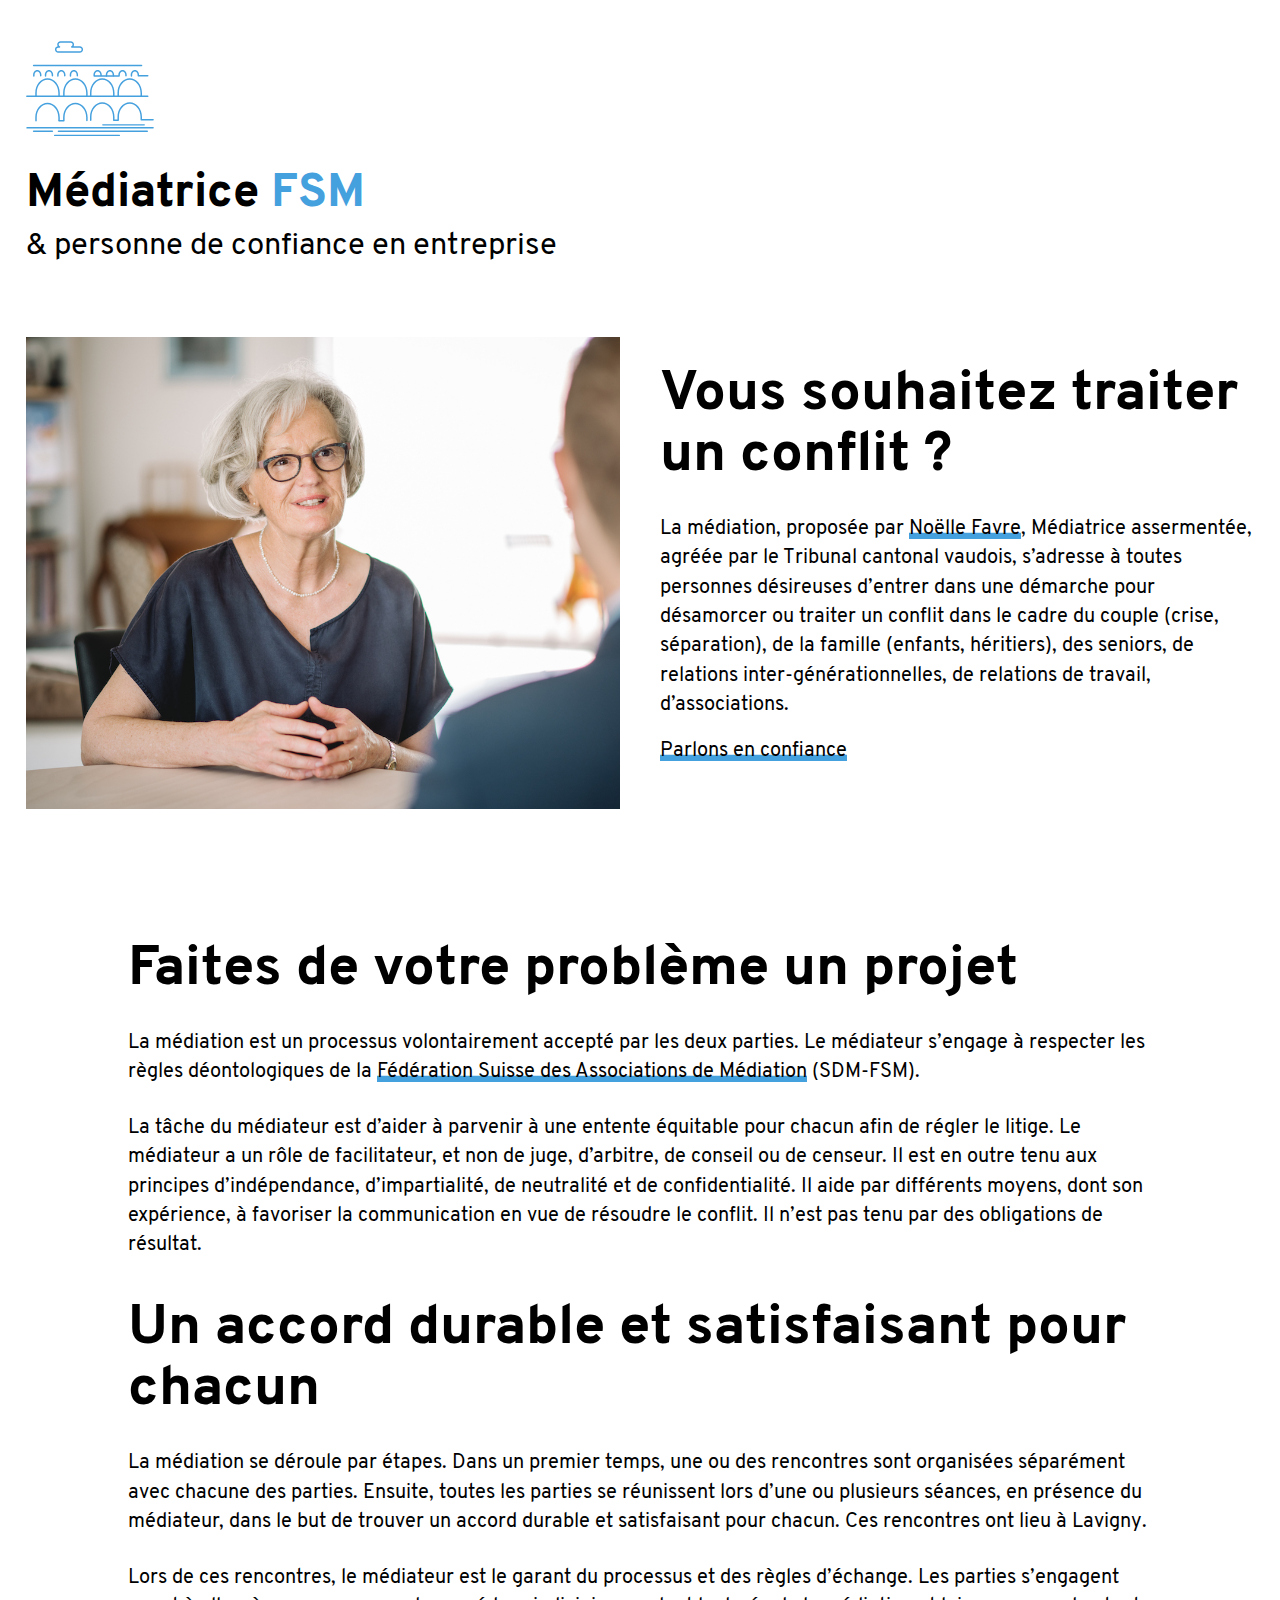
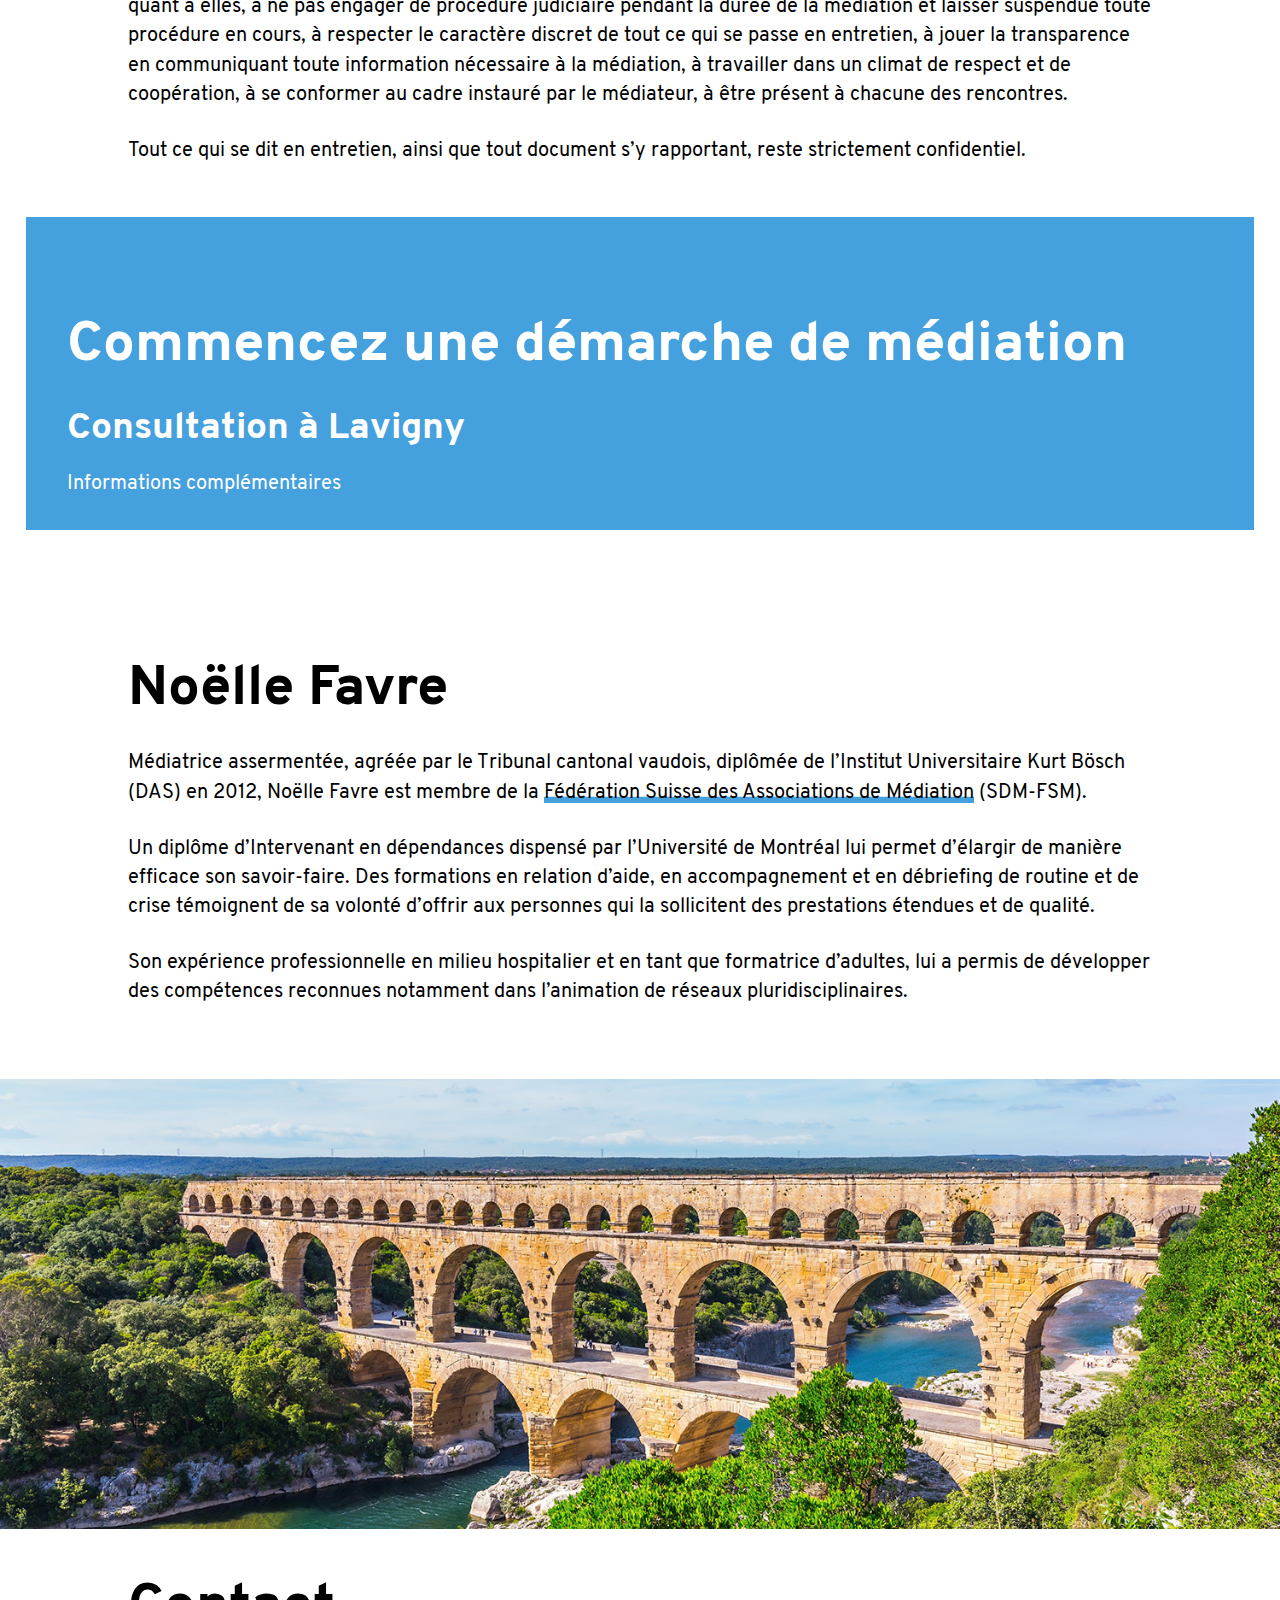
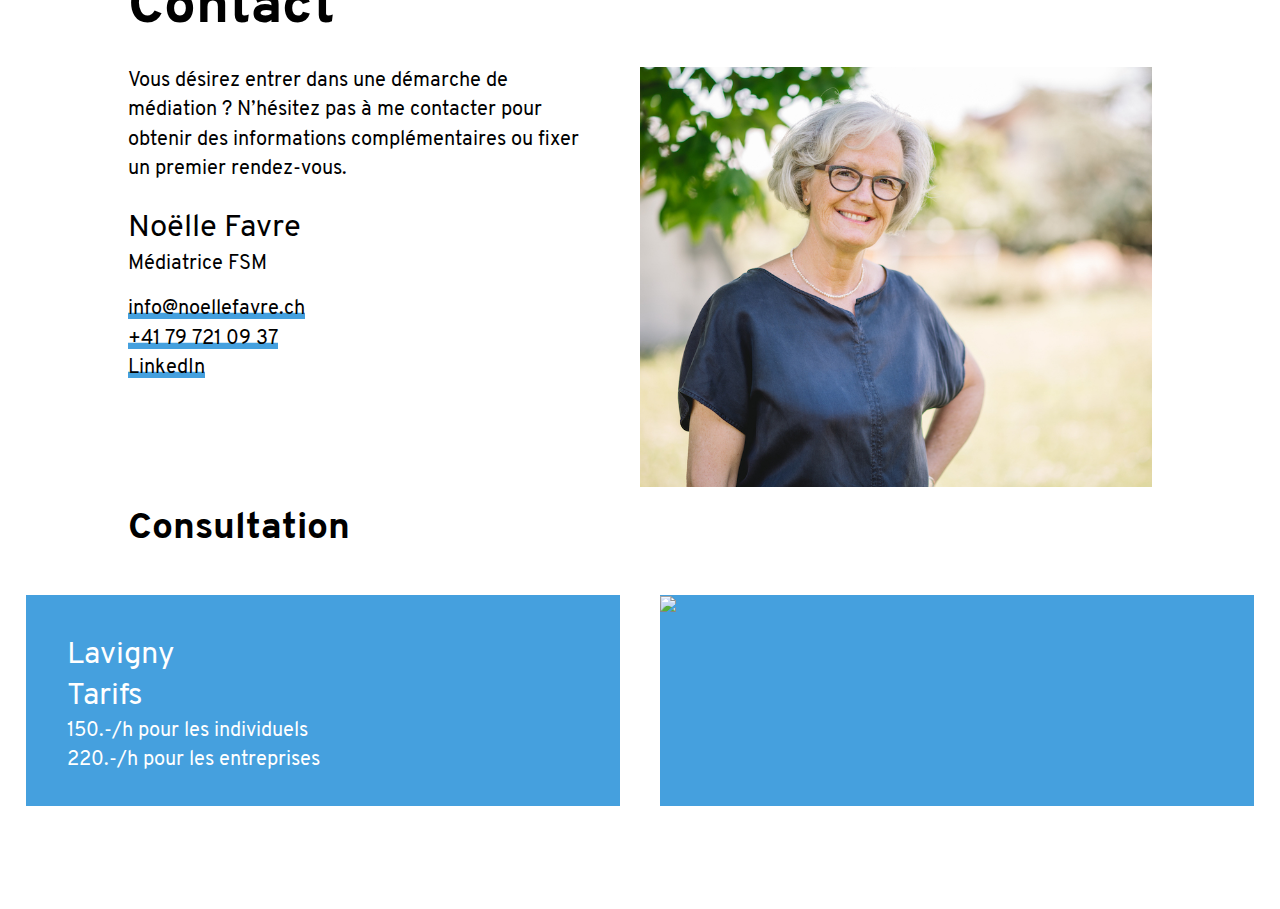
==== commit e37c83c6: "deploy: c21bb226852df3721cbc8882d5504f4d29f9d277" ====
--- a/index.html
+++ b/index.html
@@ -1,2 +1,2 @@
 <!doctype html><html lang=fr-ch><head><meta name=generator content="Hugo 0.79.1"><meta charset=utf-8><meta name=viewport content="width=device-width,initial-scale=1"><meta http-equiv=x-ua-compatible content="IE=edge"><title>Un accord durable et satisfaisant pour chacun</title><link rel=stylesheet href=/css/style.css><link rel=apple-touch-icon sizes=57x57 href=/apple-icon-57x57.png><link rel=apple-touch-icon sizes=60x60 href=/apple-icon-60x60.png><link rel=apple-touch-icon sizes=72x72 href=/apple-icon-72x72.png><link rel=apple-touch-icon sizes=76x76 href=/apple-icon-76x76.png><link rel=apple-touch-icon sizes=114x114 href=/apple-icon-114x114.png><link rel=apple-touch-icon sizes=120x120 href=/apple-icon-120x120.png><link rel=apple-touch-icon sizes=144x144 href=/apple-icon-144x144.png><link rel=apple-touch-icon sizes=152x152 href=/apple-icon-152x152.png><link rel=apple-touch-icon sizes=180x180 href=/apple-icon-180x180.png><link rel=icon type=image/png sizes=192x192 href=/android-icon-192x192.png><link rel=icon type=image/png sizes=32x32 href=/favicon-32x32.png><link rel=icon type=image/png sizes=96x96 href=/favicon-96x96.png><link rel=icon type=image/png sizes=16x16 href=/favicon-16x16.png><link rel=manifest href=/manifest.json><meta name=msapplication-TileColor content="#000000"><meta name=msapplication-TileImage content="/ms-icon-144x144.png"><meta name=theme-color content="#000000"><meta property="og:url" content="https://noellefavre.ch"><meta property="og:title" content="Un accord durable et satisfaisant pour chacun"></head><body><header><svg width="367" height="273" viewBox="0 0 367 273" xmlns="http://www.w3.org/2000/svg" xmlns:xlink="http://www.w3.org/1999/xlink" class="logo"><g id="Page-1" stroke="none" stroke-width="1" fill="none" fill-rule="evenodd"><g id="LOGO_nf" transform="translate(-116.000000, -140.000000)" fill="#45a0de"><path d="M144.6548 300.8271C143.4888 300.8271 142.5438 299.8821 142.5438 298.7161V289.2491C142.5438 266.0291 158.3188 247.1371 177.7098 247.1371S212.8758 266.0291 212.8758 289.2491L212.8588 297.5881C212.8558 298.7531 211.9108 299.6961 210.7468 299.6961H210.7428C209.5768 299.6931 208.6338 298.7461 208.6358 297.5801L208.6528 289.2451C208.6528 268.3571 194.7718 251.3601 177.7098 251.3601S146.7658 268.3571 146.7658 289.2491V298.7161C146.7658 299.8821 145.8208 300.8271 144.6548 300.8271" id="Fill-1"/><path d="M224.5542 300.8271C223.3882 300.8271 222.4432 299.8821 222.4432 298.7161V289.2491C222.4432 266.0291 238.2192 247.1371 257.6092 247.1371 277.0012 247.1371 292.7762 266.0291 292.7762 289.2491L292.7582 297.5891C292.7562 298.7531 291.8112 299.6961 290.6472 299.6961H290.6422C289.4772 299.6931 288.5332 298.7461 288.5352 297.5791L288.5542 289.2441C288.5542 268.3571 274.6722 251.3601 257.6092 251.3601 240.5472 251.3601 226.6662 268.3571 226.6662 289.2491V298.7161C226.6662 299.8821 225.7212 300.8271 224.5542 300.8271" id="Fill-3"/><path d="M301.6211 300.8271C300.4541 300.8271 299.5091 299.8821 299.5091 298.7161V289.2491C299.5091 266.0291 315.2851 247.1371 334.6761 247.1371 354.0671 247.1371 369.8431 266.0291 369.8431 289.2491L369.8241 297.5891C369.8221 298.7531 368.8771 299.6961 367.7131 299.6961H367.7081C366.5431 299.6931 365.5991 298.7461 365.6011 297.5791L365.6201 289.2441C365.6201 268.3571 351.7391 251.3601 334.6761 251.3601 317.6141 251.3601 303.7321 268.3571 303.7321 289.2491V298.7161C303.7321 299.8821 302.7871 300.8271 301.6211 300.8271" id="Fill-5"/><path d="M380.3867 300.8271C379.2197 300.8271 378.2757 299.8821 378.2757 298.7161V289.2491C378.2757 266.0291 394.0507 247.1371 413.4437 247.1371 432.8327 247.1371 448.6097 266.0291 448.6097 289.2491L448.5907 297.5891C448.5877 298.7531 447.6427 299.6961 446.4787 299.6961H446.4737C445.3087 299.6931 444.3657 298.7461 444.3677 297.5791L444.3857 289.2441C444.3857 268.3571 430.5047 251.3601 413.4437 251.3601 396.3797 251.3601 382.4977 268.3571 382.4977 289.2491V298.7161C382.4977 299.8821 381.5527 300.8271 380.3867 300.8271" id="Fill-7"/><path d="M144.6548 370.9043C143.4888 370.9043 142.5438 369.9593 142.5438 368.7933V359.3263C142.5438 336.1063 158.3188 317.2143 177.7098 317.2143S212.8758 336.1063 212.8758 359.3263L212.8588 367.6653C212.8558 368.8303 211.9108 369.7733 210.7468 369.7733H210.7428C209.5768 369.7693 208.6338 368.8233 208.6358 367.6573L208.6528 359.3223C208.6528 338.4333 194.7718 321.4373 177.7098 321.4373S146.7658 338.4333 146.7658 359.3263V368.7933C146.7658 369.9593 145.8208 370.9043 144.6548 370.9043" id="Fill-9"/><path d="M224.5542 370.9043H210.7652C209.5992 370.9043 208.6532 369.9593 208.6532 368.7933S209.5992 366.6803 210.7652 366.6803H222.4432V359.3263C222.4432 336.1063 238.2192 317.2143 257.6092 317.2143 277.0012 317.2143 292.7762 336.1063 292.7762 359.3263L292.7582 367.6663C292.7562 368.8313 291.8112 369.7733 290.6472 369.7733H290.6422C289.4772 369.7693 288.5332 368.8233 288.5352 367.6563L288.5542 359.3213C288.5542 338.4333 274.6722 321.4373 257.6092 321.4373 240.5472 321.4373 226.6662 338.4333 226.6662 359.3263V368.7933C226.6662 369.9593 225.7212 370.9043 224.5542 370.9043" id="Fill-11"/><path d="M301.6211 369.3252C300.4541 369.3252 299.5091 368.3802 299.5091 367.2132V357.7462C299.5091 334.5262 315.2851 315.6342 334.6761 315.6342 354.0671 315.6342 369.8431 334.5262 369.8431 357.7462L369.8241 366.0872C369.8221 367.2512 368.8771 368.1932 367.7131 368.1932H367.7081C366.5431 368.1912 365.5991 367.2432 365.6011 366.0772L365.6201 357.7412C365.6201 336.8532 351.7391 319.8572 334.6761 319.8572 317.6141 319.8572 303.7321 336.8532 303.7321 357.7462V367.2132C303.7321 368.3802 302.7871 369.3252 301.6211 369.3252" id="Fill-13"/><path d="M380.3867 369.3252H367.7317C366.5657 369.3252 365.6197 368.3802 365.6197 367.2132 365.6197 366.0472 366.5657 365.1012 367.7317 365.1012H378.2757V357.7462C378.2757 334.5262 394.0507 315.6342 413.4437 315.6342 432.8327 315.6342 448.6097 334.5262 448.6097 357.7462L448.5957 363.9702H480.4697C481.6367 363.9702 482.5817 364.9162 482.5817 366.0822S481.6367 368.1932 480.4697 368.1932H446.4787C445.9177 368.1932 445.3807 367.9712 444.9857 367.5732 444.5887 367.1762 444.3667 366.6372 444.3677 366.0772L444.3857 357.7412C444.3857 336.8532 430.5047 319.8572 413.4437 319.8572 396.3797 319.8572 382.4977 336.8532 382.4977 357.7462V367.2132C382.4977 368.3802 381.5527 369.3252 380.3867 369.3252" id="Fill-15"/><path d="M138.4331 242.2759C137.2671 242.2759 136.3211 241.3309 136.3211 240.1649V237.3359C136.3211 229.5839 141.6981 223.2769 148.3061 223.2769 154.9141 223.2769 160.2911 229.5839 160.2911 237.3359L160.2851 239.8309C160.2831 240.9959 159.3381 241.9379 158.1741 241.9379H158.1691C157.0031 241.9349 156.0601 240.9879 156.0631 239.8209L156.0681 237.3309C156.0681 231.9119 152.5861 227.4999 148.3061 227.4999 144.0271 227.4999 140.5441 231.9119 140.5441 237.3359V240.1649C140.5441 241.3309 139.5991 242.2759 138.4331 242.2759" id="Fill-17"/><path d="M172.0122 242.2759C170.8462 242.2759 169.9012 241.3309 169.9012 240.1649V237.3359C169.9012 229.5839 175.2782 223.2769 181.8862 223.2769S193.8712 229.5839 193.8712 237.3359L193.8662 239.8299C193.8632 240.9949 192.9182 241.9379 191.7542 241.9379H191.7502C190.5842 241.9349 189.6402 240.9879 189.6432 239.8219L189.6482 237.3319C189.6482 231.9119 186.1662 227.4999 181.8862 227.4999S174.1242 231.9119 174.1242 237.3359V240.1649C174.1242 241.3309 173.1792 242.2759 172.0122 242.2759" id="Fill-19"/><path d="M207.3979 242.2759C206.2319 242.2759 205.2869 241.3309 205.2869 240.1649V237.3359C205.2869 229.5839 210.6629 223.2769 217.2719 223.2769 223.8799 223.2769 229.2569 229.5839 229.2569 237.3359L229.2509 239.8309C229.2479 240.9959 228.3029 241.9379 227.1389 241.9379H227.1339C225.9679 241.9349 225.0249 240.9879 225.0279 239.8209L225.0339 237.3309C225.0339 231.9119 221.5509 227.4999 217.2719 227.4999 212.9919 227.4999 209.5089 231.9119 209.5089 237.3359V240.1649C209.5089 241.3309 208.5639 242.2759 207.3979 242.2759" id="Fill-21"/><path d="M243.4771 242.2759C242.3111 242.2759 241.3661 241.3309 241.3661 240.1649V237.3359C241.3661 229.5839 246.7431 223.2769 253.3511 223.2769 259.9591 223.2769 265.3361 229.5839 265.3361 237.3359L265.3301 239.8309C265.3281 240.9959 264.3821 241.9379 263.2191 241.9379H263.2141C262.0471 241.9349 261.1051 240.9879 261.1071 239.8209L261.1131 237.3309C261.1131 231.9119 257.6311 227.4999 253.3511 227.4999S245.5891 231.9119 245.5891 237.3359V240.1649C245.5891 241.3309 244.6441 242.2759 243.4771 242.2759" id="Fill-23"/><path d="M313.584 238.0532H329.107L329.108 237.3322C329.108 231.9122 325.626 227.5002 321.346 227.5002 317.066 227.5002 313.584 231.9122 313.584 237.3362V238.0532zM382.938 242.2762H311.473C310.306 242.2762 309.361 241.3312 309.361 240.1652V237.3362C309.361 229.5842 314.738 223.2772 321.346 223.2772S333.331 229.5842 333.331 237.3362L333.329 238.0532H380.826V237.3362C380.826 229.5842 386.203 223.2772 392.811 223.2772S404.796 229.5842 404.796 237.3362L404.79 239.8312C404.788 240.9962 403.843 241.9382 402.679 241.9382H402.674C401.508 241.9352 400.565 240.9882 400.568 239.8212L400.573 237.3312C400.573 231.9122 397.091 227.5002 392.811 227.5002 388.531 227.5002 385.049 231.9122 385.049 237.3362V240.1652C385.049 241.3312 384.104 242.2762 382.938 242.2762z" id="Fill-25"/><path d="M346.8584 242.2759C345.6924 242.2759 344.7474 241.3309 344.7474 240.1649V237.3359C344.7474 229.5839 350.1244 223.2769 356.7324 223.2769 363.3394 223.2769 368.7164 229.5839 368.7164 237.3359L368.7114 239.8309C368.7094 240.9959 367.7624 241.9379 366.5994 241.9379H366.5944C365.4274 241.9349 364.4864 240.9879 364.4884 239.8209L364.4944 237.3309C364.4944 231.9119 361.0114 227.4999 356.7324 227.4999 352.4524 227.4999 348.9694 231.9119 348.9694 237.3359V240.1649C348.9694 241.3309 348.0254 242.2759 346.8584 242.2759" id="Fill-27"/><path d="M418.3232 242.2759C417.1562 242.2759 416.2112 241.3309 416.2112 240.1649V237.3359C416.2112 229.5839 421.5882 223.2769 428.1962 223.2769 434.8032 223.2769 440.1802 229.5839 440.1802 237.3359L440.1792 237.7149H465.2352C466.4012 237.7149 467.3452 238.6599 467.3452 239.8259S466.4012 241.9379 465.2352 241.9379H438.0652C437.5042 241.9379 436.9662 241.7149 436.5702 241.3179 436.1742 240.9209 435.9532 240.3829 435.9532 239.8219L435.9582 237.3319C435.9582 231.9119 432.4752 227.4999 428.1962 227.4999 423.9162 227.4999 420.4332 231.9119 420.4332 237.3359V240.1649C420.4332 241.3309 419.4892 242.2759 418.3232 242.2759" id="Fill-29"/><path d="M208.3472 159.0908C205.5182 159.0908 203.2172 161.3918 203.2172 164.2208S205.5182 169.3508 208.3472 169.3508h61.94C273.1162 169.3508 275.4172 167.0498 275.4172 164.2208S273.1162 159.0908 270.2872 159.0908H247.0652C246.0522 159.0908 245.1822 158.3708 244.9912 157.3768 244.8012 156.3818 245.3432 155.3918 246.2852 155.0168 248.2322 154.2428 249.5402 152.3268 249.5402 150.2508 249.5402 147.4218 247.2392 145.1198 244.4102 145.1198H214.8262C211.9972 145.1198 209.6962 147.4218 209.6962 150.2508 209.6962 152.3268 211.0042 154.2428 212.9522 155.0168 213.8932 155.3918 214.4352 156.3818 214.2452 157.3768 214.0542 158.3708 213.1842 159.0908 212.1712 159.0908H208.3472zM270.2872 173.5738h-61.94C203.1892 173.5738 198.9942 169.3778 198.9942 164.2208 198.9942 159.6018 202.3592 155.7548 206.7662 155.0008 205.9352 153.5958 205.4732 151.9668 205.4732 150.2508 205.4732 145.0928 209.6692 140.8978 214.8262 140.8978H244.4102C249.5672 140.8978 253.7632 145.0928 253.7632 150.2508 253.7632 151.9128 253.3302 153.4928 252.5482 154.8678H270.2872C275.4452 154.8678 279.6402 159.0628 279.6402 164.2208 279.6402 169.3778 275.4452 173.5738 270.2872 173.5738z" id="Fill-31"/><path d="M455.0293 382.5889H336.3233C335.1563 382.5889 334.2113 381.6439 334.2113 380.4779 334.2113 379.3109 335.1563 378.3659 336.3233 378.3659H455.0293C456.1953 378.3659 457.1393 379.3109 457.1393 380.4779 457.1393 381.6439 456.1953 382.5889 455.0293 382.5889" id="Fill-33"/><path d="M480.4697 391.0488H119.1037C117.9987 391.0488 116.9917 390.2538 116.8817 389.1548 116.7557 387.8918 117.7437 386.8258 118.9827 386.8258H480.3227C481.4437 386.8258 482.4787 387.6328 482.5737 388.7498 482.6817 390.0018 481.6987 391.0488 480.4697 391.0488" id="Fill-35"/><path d="M463.8184 400.7617H208.9544C207.7884 400.7617 206.8424 399.8177 206.8424 398.6517S207.7884 396.5387 208.9544 396.5387h254.864C464.9844 396.5387 465.9284 397.4857 465.9284 398.6517S464.9844 400.7617 463.8184 400.7617" id="Fill-37"/><path d="M191.6089 400.7617h-53.893C136.5499 400.7617 135.6049 399.8177 135.6049 398.6517S136.5499 396.5387 137.7159 396.5387h53.893C192.7749 396.5387 193.7209 397.4857 193.7209 398.6517S192.7749 400.7617 191.6089 400.7617" id="Fill-39"/><path d="M383.71 412.79H198.179C197.012 412.79 196.067 411.845 196.067 410.679 196.067 409.512 197.012 408.567 198.179 408.567H383.71C384.876 408.567 385.821 409.512 385.821 410.679 385.821 411.845 384.876 412.79 383.71 412.79" id="Fill-41"/><path d="M447.4375 212.063H137.7155C136.5495 212.063 135.6045 211.118 135.6045 209.952 135.6045 208.785 136.5495 207.84 137.7155 207.84h309.722C448.6055 207.84 449.5495 208.785 449.5495 209.952 449.5495 211.118 448.6055 212.063 447.4375 212.063" id="Fill-43"/><path d="M465.2354 300.8271H118.2974C117.1314 300.8271 116.1864 299.8821 116.1864 298.7161S117.1314 296.6041 118.2974 296.6041H465.2354C466.4014 296.6041 467.3454 297.5501 467.3454 298.7161S466.4014 300.8271 465.2354 300.8271" id="Fill-45"/></g></g></svg><h1><strong>Médiatrice <span>FSM</span></strong>
-<i>& personne de confiance en entreprise</i></h1></header><main class=container><div class=container-full><div class=teaser><img src=/images/noelle_favre_web.jpg alt="Noëlle Favre"><div><h1 id=vous-souhaitez-traiter-un-conflit>Vous souhaitez traiter un conflit ?</h1><p>La médiation, proposée par <a href=#no%C3%ABlle-favre>Noëlle Favre</a>, Médiatrice assermentée, agréée par le Tribunal cantonal vaudois, s’adresse à toutes personnes désireuses d’entrer dans une démarche pour désamorcer ou traiter un conflit dans le cadre du couple (crise, séparation), de la famille (enfants, héritiers), des seniors, de relations inter-générationnelles, de relations de travail, d’associations.</p><p><a href=#no%C3%ABlle-favre>Parlons en confiance</a></p></div></div></div><h1 id=faites-de-votre-problème-un-projet>Faites de votre problème un projet</h1><p>La médiation est un processus volontairement accepté par les deux parties. Le médiateur s’engage à respecter les règles déontologiques de la <a href=https://www.mediation-ch.org/cms3/fr/>Fédération Suisse des Associations de Médiation</a> (SDM-FSM).</p><p>La tâche du médiateur est d’aider à parvenir à une entente équitable pour chacun afin de régler le litige. Le médiateur a un rôle de facilitateur, et non de juge, d’arbitre, de conseil ou de censeur. Il est en outre tenu aux principes d’indépendance, d’impartialité, de neutralité et de confidentialité. Il aide par différents moyens, dont son expérience, à favoriser la communication en vue de résoudre le conflit. Il n’est pas tenu par des obligations de résultat.</p></br></br><h1 id=un-accord-durable-et-satisfaisant-pour-chacun>Un accord durable et satisfaisant pour chacun</h1><p>La médiation se déroule par étapes. Dans un premier temps, une ou des rencontres sont organisées séparément avec chacune des parties. Ensuite, toutes les parties se réunissent lors d’une ou plusieurs séances, en présence du médiateur, dans le but de trouver un accord durable et satisfaisant pour chacun. Ces rencontres ont lieu à Aubonne.</p><p>Lors de ces rencontres, le médiateur est le garant du processus et des règles d’échange. Les parties s’engagent quant à elles, à ne pas engager de procédure judiciaire pendant la durée de la médiation et laisser suspendue toute procédure en cours, à respecter le caractère discret de tout ce qui se passe en entretien, à jouer la transparence en communiquant toute information nécessaire à la médiation, à travailler dans un climat de respect et de coopération, à se conformer au cadre instauré par le médiateur, à être présent à chacune des rencontres.</p><p>Tout ce qui se dit en entretien, ainsi que tout document s’y rapportant, reste strictement confidentiel.</p><div class=container-full><div class=boxes><div class=box></br></br><h1 id=commencez-une-démarche-de-médiation>Commencez une démarche de médiation</h1><h2 id=consultation-à-aubonne>Consultation à Aubonne</h2><p><a href=#contact>Informations complémentaires</a></p></div></div></div><h1 id=noëlle-favre>Noëlle Favre</h1><p>Médiatrice assermentée, agréée par le Tribunal cantonal vaudois, diplômée de l’Institut Universitaire Kurt Bösch (DAS) en 2012, Noëlle Favre est membre de la <a href=https://www.mediation-ch.org/cms3/fr/>Fédération Suisse des Associations de Médiation</a> (SDM-FSM).</p><p>Un diplôme d’Intervenant en dépendances dispensé par l’Université de Montréal lui permet d’élargir de manière efficace son savoir-faire. Des formations en relation d’aide, en accompagnement et en débriefing de routine et de crise témoignent de sa volonté d’offrir aux personnes qui la sollicitent des prestations étendues et de qualité.</p><p>Son expérience professionnelle en milieu hospitalier et en tant que formatrice d’adultes, lui a permis de développer des compétences reconnues notamment dans l’animation de réseaux pluridisciplinaires.</p><div class="container-full image-full"><p><img src=/images/banner.jpg alt="Pont du Gard"></p></div><div class=contact><h1 id=contact>Contact</h1><p><img src=/images/noelle_favre_portrait.jpg alt="Noëlle Favre - Médiatrice FSM"></p><p>Vous désirez entrer dans une démarche de médiation ? N’hésitez pas à me contacter pour obtenir des informations complémentaires ou fixer un premier rendez-vous.</p><h3 id=noëlle-favre-1>Noëlle Favre</h3><p>Médiatrice FSM<br></p><p><a href=mailto:info@noellefavre.ch>info@noellefavre.ch</a><br><a href=tel:0041797210937>+41 79 721 09 37</a><br><a href="https://www.linkedin.com/in/no%C3%ABlle-favre-durand-gasselin-26262842/?ppe=1">LinkedIn</a></p></div><h2 id=consultation>Consultation</h2><div class=container-full><div class=boxes><div class=box style=padding-top:2em><h3 id=aubonne>Aubonne</h3><h3 id=tarifs>Tarifs</h3><p>150.-/h pour les individuels<br>220.-/h pour les entreprises</p></div><div class="box map"><img src="https://maps.googleapis.com/maps/api/staticmap?center=monnaz&zoom=11&scale=1&size=800x400&maptype=roadmap&key=AIzaSyB7WmbGqFkkJ9Nl-58evxfLgAVDPZ8qcfE&format=png&visual_refresh=true&markers=size:mid%7Ccolor:0xff0000%7Clabel:%7CAubonnee"></div></div></div></main></body></html>+<i>& personne de confiance en entreprise</i></h1></header><main class=container><div class=container-full><div class=teaser><img src=/images/noelle_favre_web.jpg alt="Noëlle Favre"><div><h1 id=vous-souhaitez-traiter-un-conflit>Vous souhaitez traiter un conflit ?</h1><p>La médiation, proposée par <a href=#no%C3%ABlle-favre>Noëlle Favre</a>, Médiatrice assermentée, agréée par le Tribunal cantonal vaudois, s’adresse à toutes personnes désireuses d’entrer dans une démarche pour désamorcer ou traiter un conflit dans le cadre du couple (crise, séparation), de la famille (enfants, héritiers), des seniors, de relations inter-générationnelles, de relations de travail, d’associations.</p><p><a href=#no%C3%ABlle-favre>Parlons en confiance</a></p></div></div></div><h1 id=faites-de-votre-problème-un-projet>Faites de votre problème un projet</h1><p>La médiation est un processus volontairement accepté par les deux parties. Le médiateur s’engage à respecter les règles déontologiques de la <a href=https://www.mediation-ch.org/cms3/fr/>Fédération Suisse des Associations de Médiation</a> (SDM-FSM).</p><p>La tâche du médiateur est d’aider à parvenir à une entente équitable pour chacun afin de régler le litige. Le médiateur a un rôle de facilitateur, et non de juge, d’arbitre, de conseil ou de censeur. Il est en outre tenu aux principes d’indépendance, d’impartialité, de neutralité et de confidentialité. Il aide par différents moyens, dont son expérience, à favoriser la communication en vue de résoudre le conflit. Il n’est pas tenu par des obligations de résultat.</p></br></br><h1 id=un-accord-durable-et-satisfaisant-pour-chacun>Un accord durable et satisfaisant pour chacun</h1><p>La médiation se déroule par étapes. Dans un premier temps, une ou des rencontres sont organisées séparément avec chacune des parties. Ensuite, toutes les parties se réunissent lors d’une ou plusieurs séances, en présence du médiateur, dans le but de trouver un accord durable et satisfaisant pour chacun. Ces rencontres ont lieu à Lavigny.</p><p>Lors de ces rencontres, le médiateur est le garant du processus et des règles d’échange. Les parties s’engagent quant à elles, à ne pas engager de procédure judiciaire pendant la durée de la médiation et laisser suspendue toute procédure en cours, à respecter le caractère discret de tout ce qui se passe en entretien, à jouer la transparence en communiquant toute information nécessaire à la médiation, à travailler dans un climat de respect et de coopération, à se conformer au cadre instauré par le médiateur, à être présent à chacune des rencontres.</p><p>Tout ce qui se dit en entretien, ainsi que tout document s’y rapportant, reste strictement confidentiel.</p><div class=container-full><div class=boxes><div class=box></br></br><h1 id=commencez-une-démarche-de-médiation>Commencez une démarche de médiation</h1><h2 id=consultation-à-lavigny>Consultation à Lavigny</h2><p><a href=#contact>Informations complémentaires</a></p></div></div></div><h1 id=noëlle-favre>Noëlle Favre</h1><p>Médiatrice assermentée, agréée par le Tribunal cantonal vaudois, diplômée de l’Institut Universitaire Kurt Bösch (DAS) en 2012, Noëlle Favre est membre de la <a href=https://www.mediation-ch.org/cms3/fr/>Fédération Suisse des Associations de Médiation</a> (SDM-FSM).</p><p>Un diplôme d’Intervenant en dépendances dispensé par l’Université de Montréal lui permet d’élargir de manière efficace son savoir-faire. Des formations en relation d’aide, en accompagnement et en débriefing de routine et de crise témoignent de sa volonté d’offrir aux personnes qui la sollicitent des prestations étendues et de qualité.</p><p>Son expérience professionnelle en milieu hospitalier et en tant que formatrice d’adultes, lui a permis de développer des compétences reconnues notamment dans l’animation de réseaux pluridisciplinaires.</p><div class="container-full image-full"><p><img src=/images/banner.jpg alt="Pont du Gard"></p></div><div class=contact><h1 id=contact>Contact</h1><p><img src=/images/noelle_favre_portrait.jpg alt="Noëlle Favre - Médiatrice FSM"></p><p>Vous désirez entrer dans une démarche de médiation ? N’hésitez pas à me contacter pour obtenir des informations complémentaires ou fixer un premier rendez-vous.</p><h3 id=noëlle-favre-1>Noëlle Favre</h3><p>Médiatrice FSM<br></p><p><a href=mailto:info@noellefavre.ch>info@noellefavre.ch</a><br><a href=tel:0041797210937>+41 79 721 09 37</a><br><a href="https://www.linkedin.com/in/no%C3%ABlle-favre-durand-gasselin-26262842/?ppe=1">LinkedIn</a></p></div><h2 id=consultation>Consultation</h2><div class=container-full><div class=boxes><div class=box style=padding-top:2em><h3 id=lavigny>Lavigny</h3><h3 id=tarifs>Tarifs</h3><p>150.-/h pour les individuels<br>220.-/h pour les entreprises</p></div><div class="box map"><img src="https://maps.googleapis.com/maps/api/staticmap?center=monnaz&zoom=11&scale=1&size=800x400&maptype=roadmap&key=AIzaSyB7WmbGqFkkJ9Nl-58evxfLgAVDPZ8qcfE&format=png&visual_refresh=true&markers=size:mid%7Ccolor:0xff0000%7Clabel:%7CLavignye"></div></div></div></main></body></html>